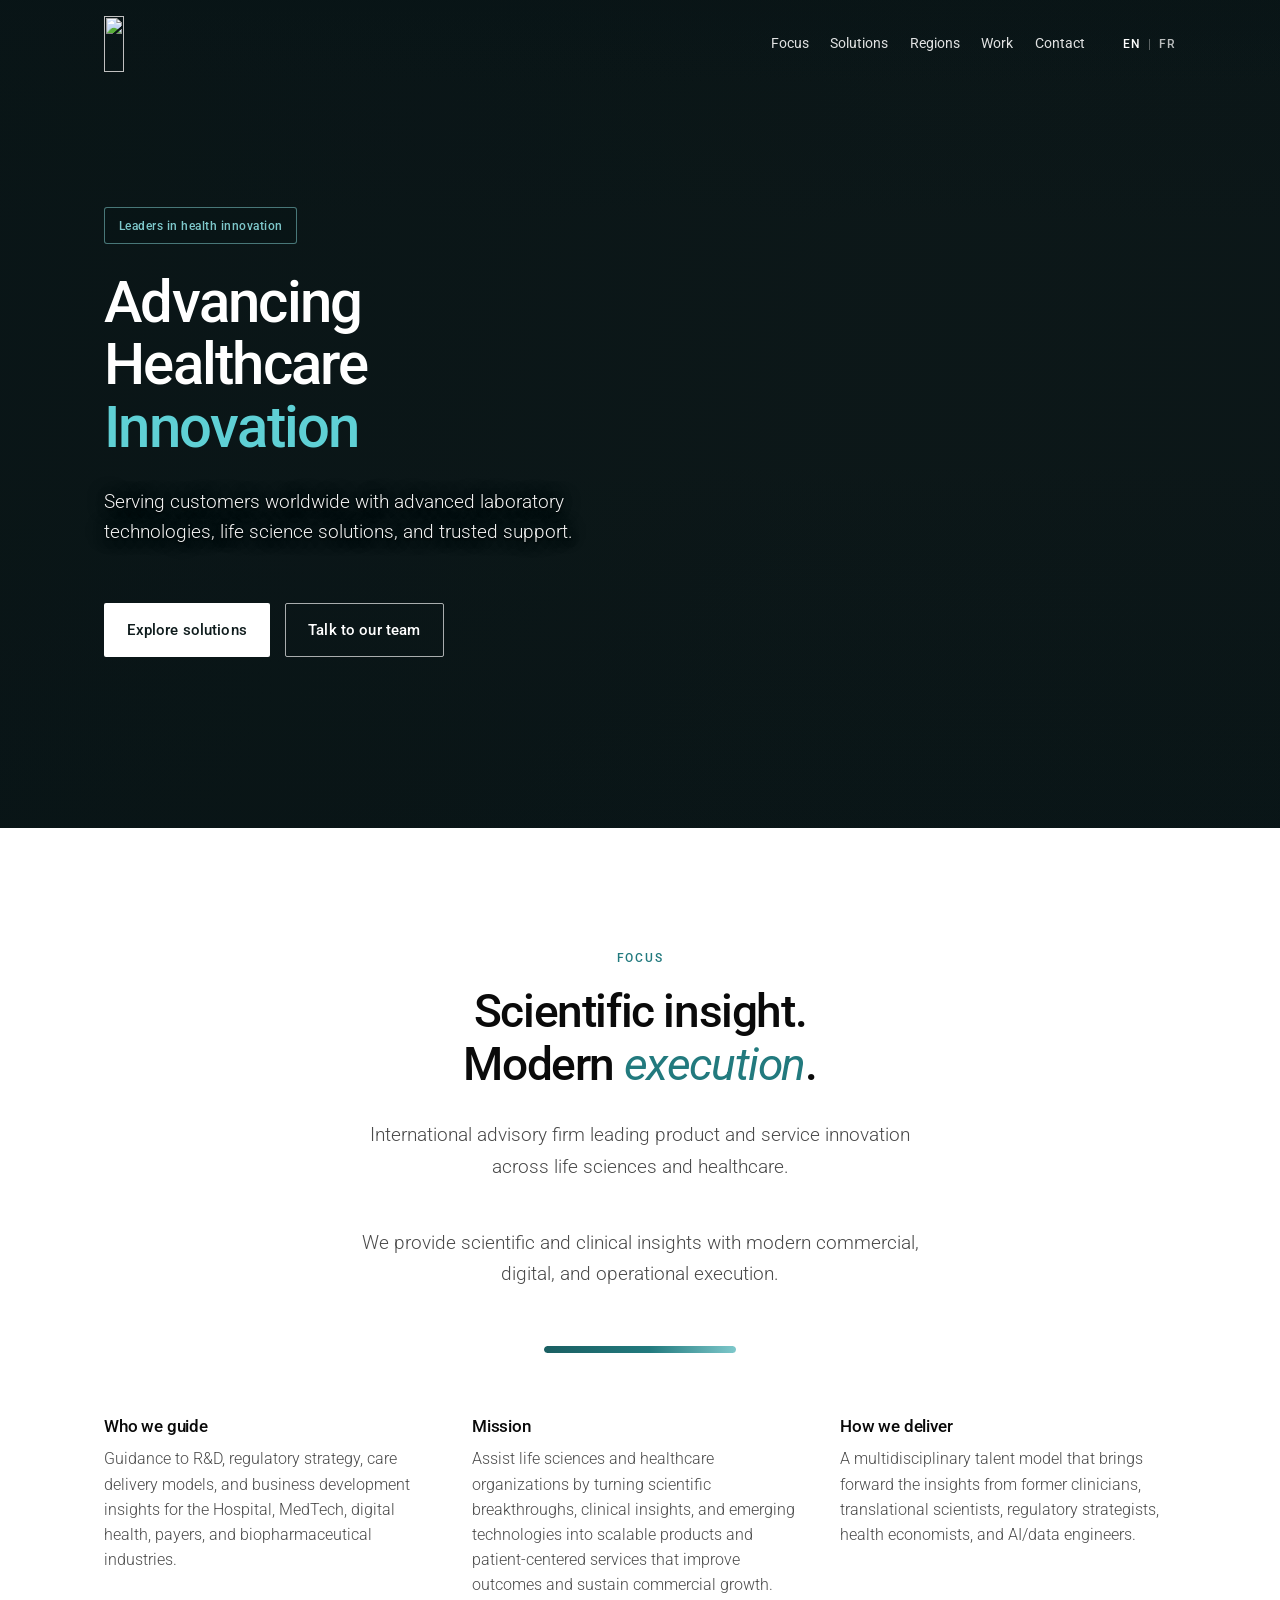
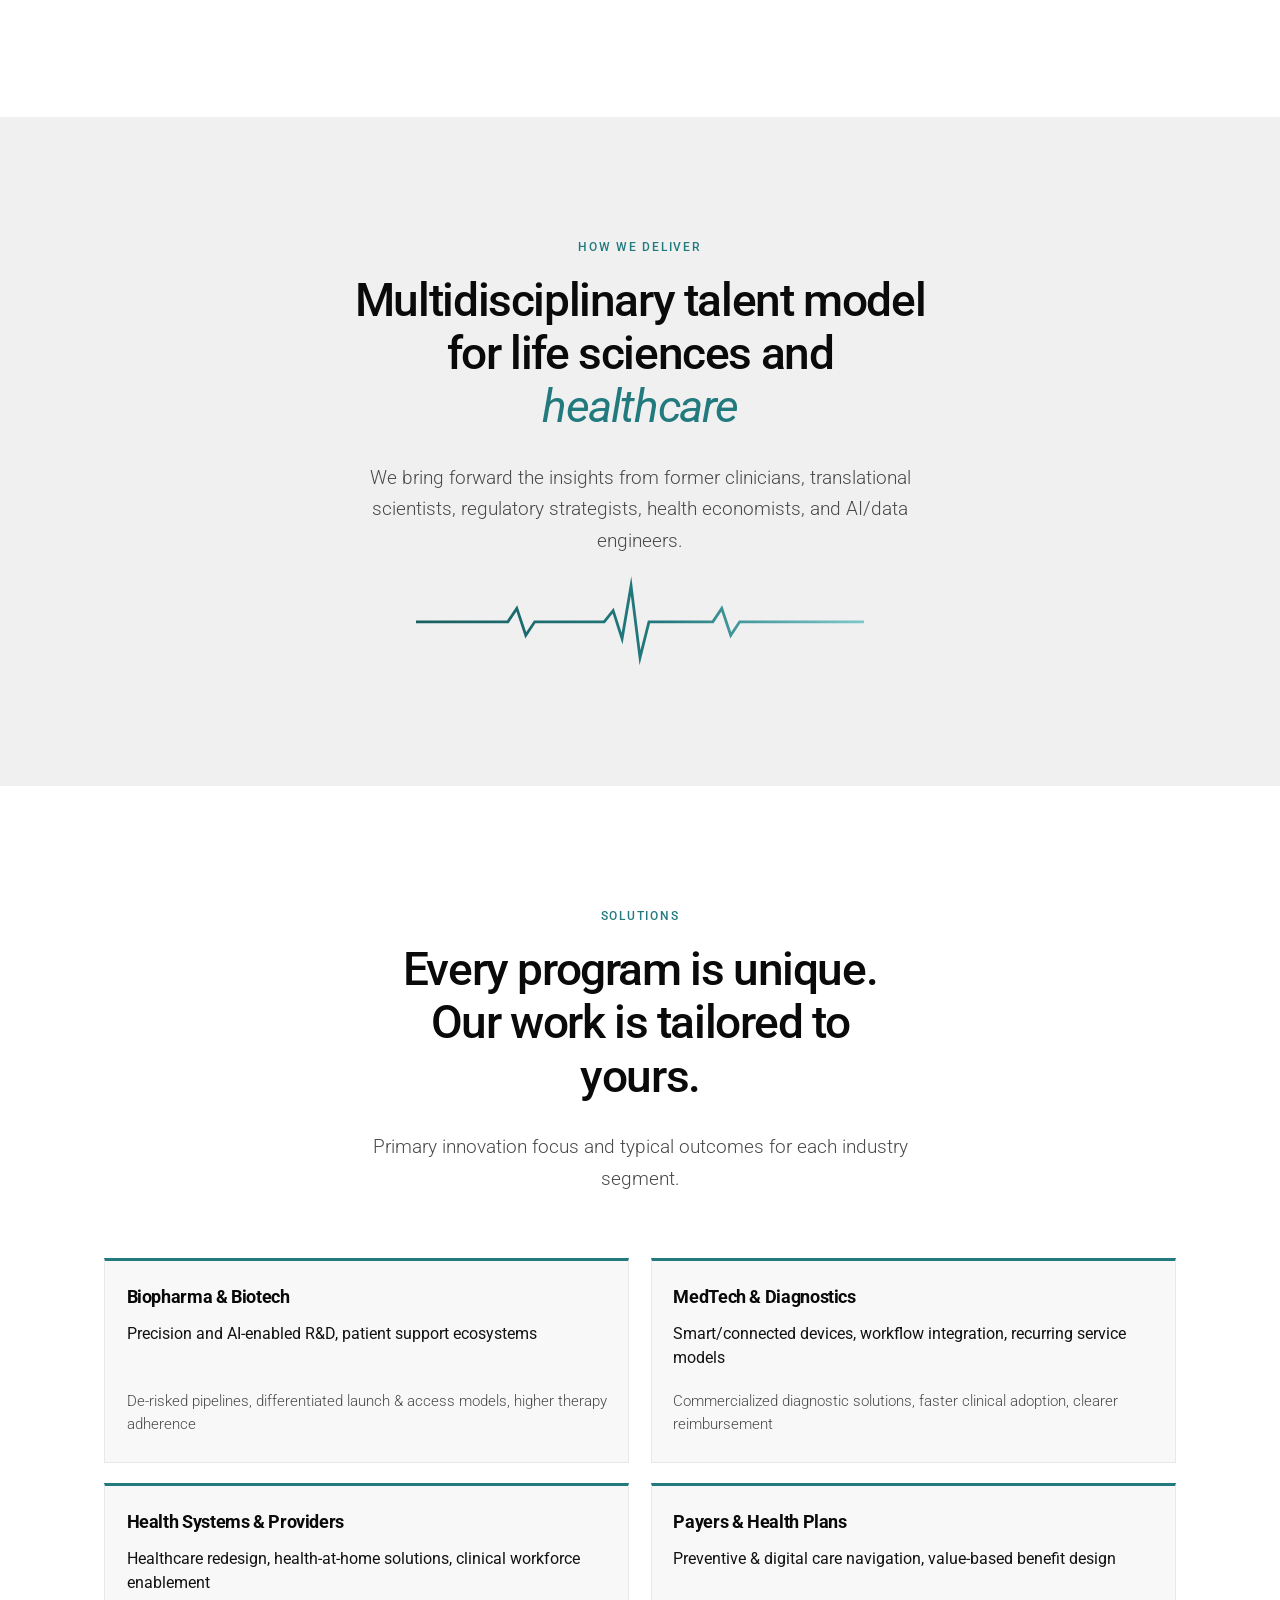
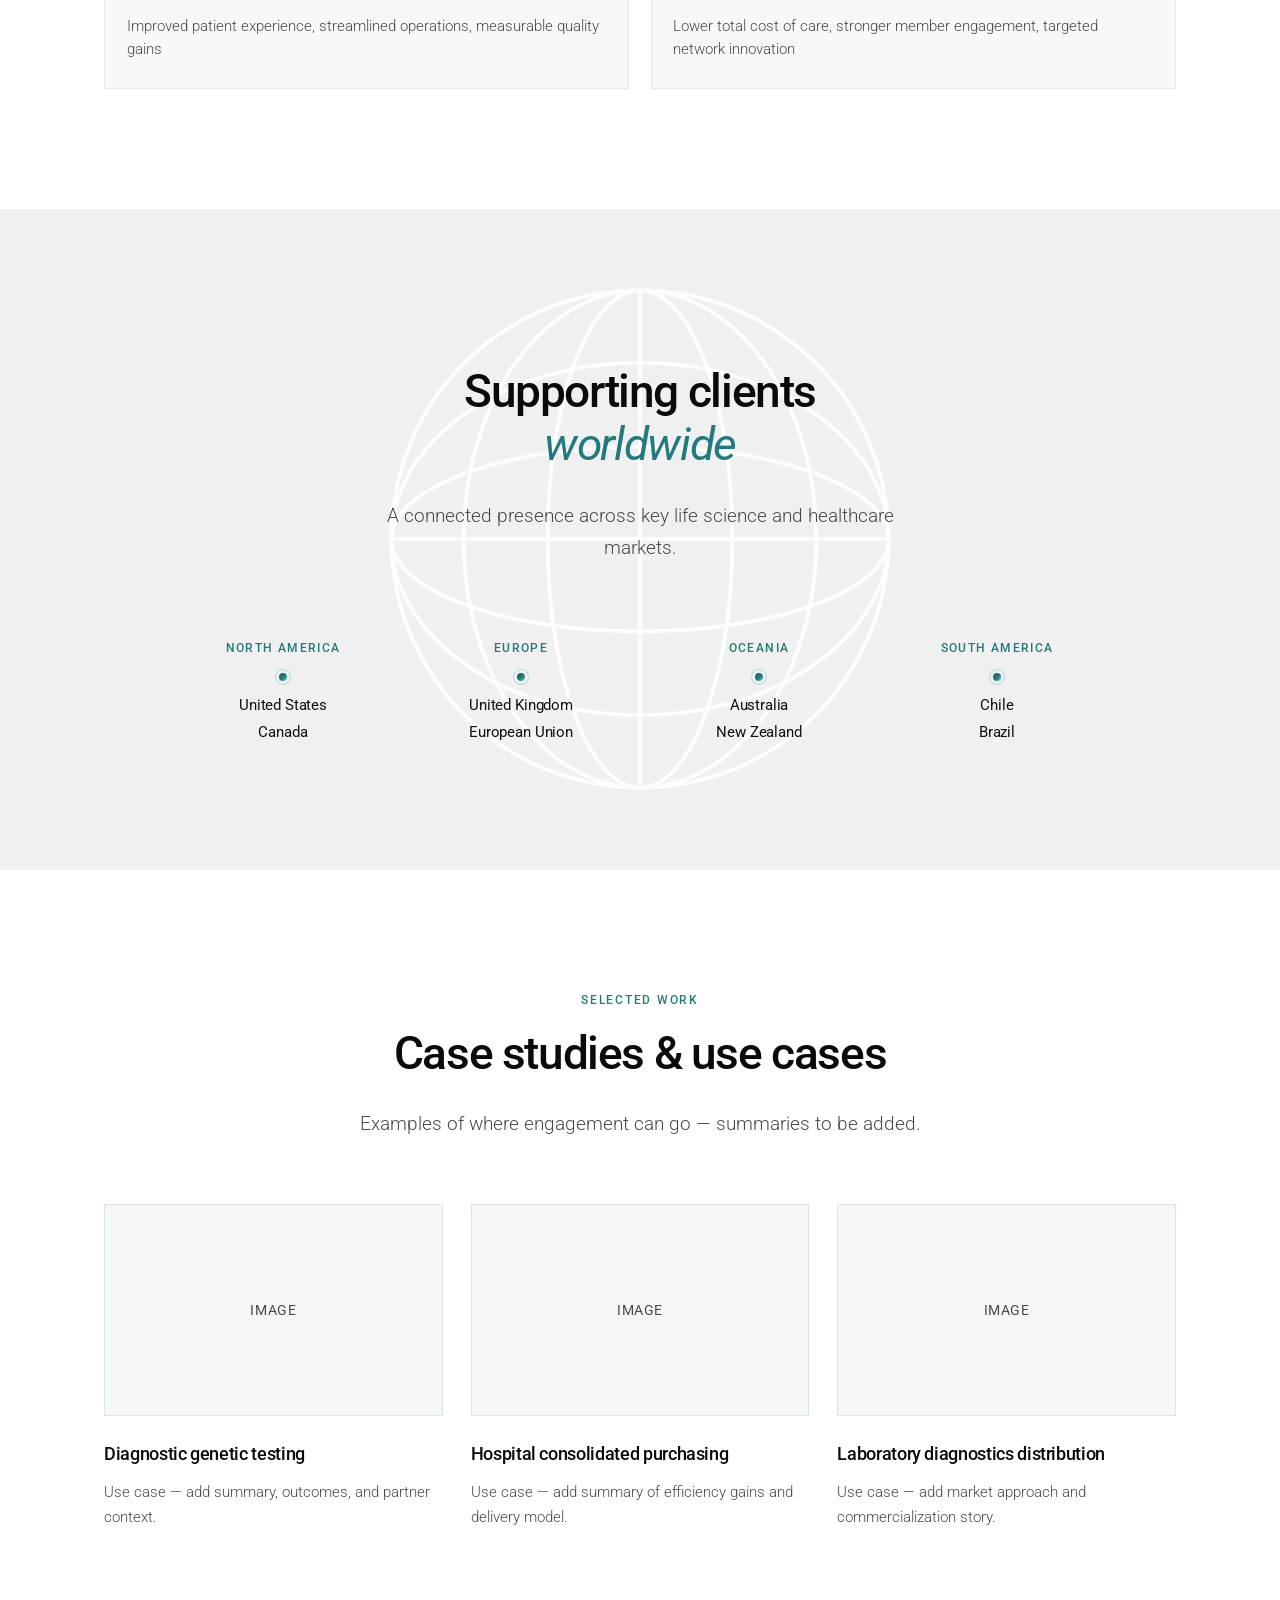
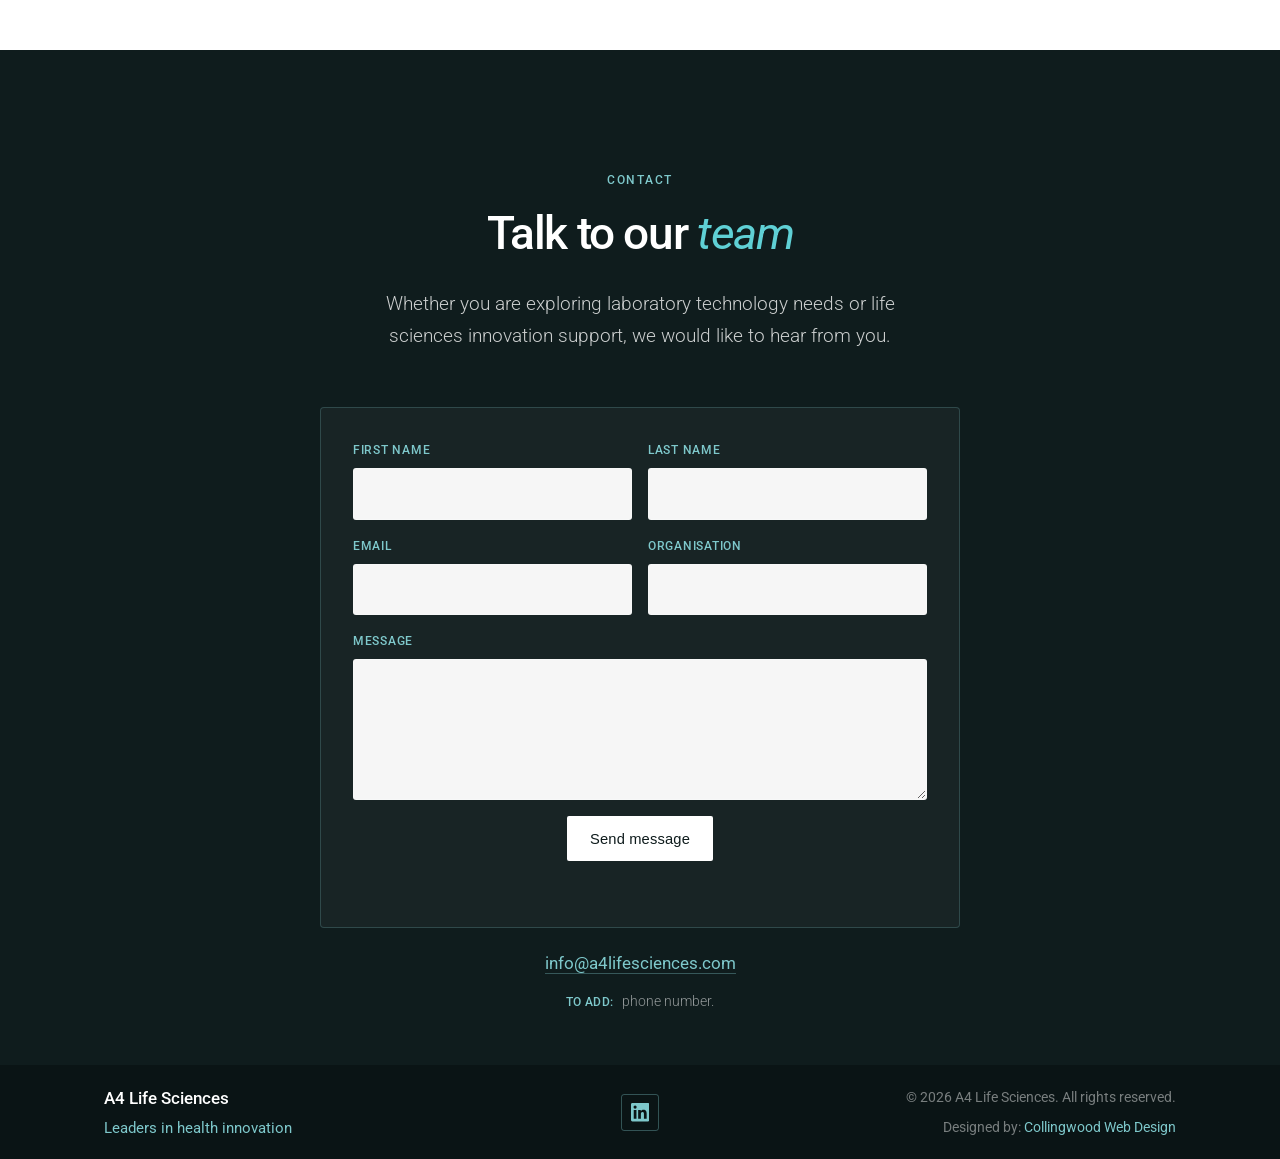
==== index.html @ 6165af06 "Sync A4 Life Sciences naming, new logo, and latest EN/FR updates to client preview. Co-authored-by: " ====
<!DOCTYPE html>
<html lang="en">
<head>
  <meta charset="utf-8">
  <meta name="viewport" content="width=device-width, initial-scale=1">
  <title>A4 Life Sciences | Healthcare innovation</title>
  <meta name="description" content="Serving customers worldwide with advanced laboratory technologies, life science solutions, and trusted support.">
  <link rel="alternate" hreflang="en" href="./">
  <link rel="alternate" hreflang="fr-CA" href="fr/">
  <link rel="preconnect" href="https://fonts.googleapis.com">
  <link rel="preconnect" href="https://fonts.gstatic.com" crossorigin>
  <link href="https://fonts.googleapis.com/css2?family=Roboto:wght@300;400;500;700&display=swap" rel="stylesheet">
  <link rel="stylesheet" href="css/tokens.css">
  <link rel="stylesheet" href="css/styles.css">
  <script>
    try { if (sessionStorage.getItem("a4-boot")) document.documentElement.classList.add("no-boot"); } catch (e) {}
  </script>
</head>
<body>
  <div class="boot" id="boot" aria-hidden="true">
    <div class="boot__inner">
      <div class="boot__logo">
        <img
          src="https://media.cwd-cdn.com/a4-life-science/logo/A4-Life-sciences-logo-white.svg"
          alt=""
          width="220"
          height="161"
        >
      </div>
      <div class="boot__bar"><span></span></div>
      <p class="boot__tagline">Leaders in health innovation</p>
    </div>
  </div>

  <a class="skip-link" href="#main">Skip to content</a>

  <header class="site-header site-header--overlay">
    <div class="site-header__inner">
      <a class="brand" href="#top" aria-label="A4 Life Sciences home">
        <img
          class="brand__logo brand__logo--light"
          src="https://media.cwd-cdn.com/a4-life-science/logo/A4-Life-sciences-logo-white.svg"
          alt=""
          width="140"
          height="102"
        >
        <img
          class="brand__logo brand__logo--dark"
          src="https://media.cwd-cdn.com/a4-life-science/logo/A4-Life-sciences-logo-dark.svg"
          alt=""
          width="140"
          height="102"
        >
      </a>
      <nav class="nav" aria-label="Primary">
        <a href="#focus">Focus</a>
        <a href="#solutions">Solutions</a>
        <a href="#regions">Regions</a>
        <a href="#work">Work</a>
        <a href="#contact">Contact</a>
      </nav>
      <nav class="lang-switch" aria-label="Language">
        <a href="./" hreflang="en" lang="en" aria-current="page">EN</a>
        <span aria-hidden="true">|</span>
        <a href="fr/" hreflang="fr-CA" lang="fr-CA">FR</a>
      </nav>
    </div>
  </header>

  <main id="main">
    <section id="top" class="hero" aria-labelledby="hero-heading">
      <div class="hero__bg" aria-hidden="true"></div>
      <div class="hero__scrim" aria-hidden="true"></div>
      <div class="hero__inner">
        <p class="hero__badge reveal">Leaders in health innovation</p>
        <h1 id="hero-heading" class="hero__title reveal delay-1">
          Advancing Healthcare <span class="hero__accent">Innovation</span>
        </h1>
        <p class="hero__lede reveal delay-2">
          Serving customers worldwide with advanced laboratory technologies, life science solutions, and trusted support.
        </p>
        <div class="hero__actions reveal delay-3">
          <a class="btn btn--light" href="#solutions">Explore solutions</a>
          <a class="btn btn--ghost" href="#contact">Talk to our team</a>
        </div>
      </div>
    </section>

    <section id="focus" class="section section--focus" aria-labelledby="focus-heading">
      <div class="section__inner section__inner--center">
        <p class="eyebrow reveal">Focus</p>
        <h2 id="focus-heading" class="section__title section__title--wide reveal">
          Scientific insight.<br>Modern <span class="text-accent">execution</span>.
        </h2>
        <p class="section__intro section__intro--center reveal">
          International advisory firm leading product and service innovation across life sciences and healthcare.
        </p>
        <p class="section__intro section__intro--center reveal delay-1">
          We provide scientific and clinical insights with modern commercial, digital, and operational execution.
        </p>
        <div class="rule rule--center reveal" aria-hidden="true"><i></i></div>
      </div>

      <div class="section__inner">
        <div class="proof-grid proof-grid--three">
          <article class="proof reveal">
            <h3>Who we guide</h3>
            <p>Guidance to R&amp;D, regulatory strategy, care delivery models, and business development insights for the Hospital, MedTech, digital health, payers, and biopharmaceutical industries.</p>
          </article>
          <article class="proof reveal delay-1">
            <h3>Mission</h3>
            <p>Assist life sciences and healthcare organizations by turning scientific breakthroughs, clinical insights, and emerging technologies into scalable products and patient-centered services that improve outcomes and sustain commercial growth.</p>
          </article>
          <article class="proof reveal delay-2">
            <h3>How we deliver</h3>
            <p>A multidisciplinary talent model that brings forward the insights from former clinicians, translational scientists, regulatory strategists, health economists, and AI/data engineers.</p>
          </article>
        </div>
      </div>
    </section>

    <section id="approach" class="section section--approach" aria-labelledby="approach-heading">
      <div class="section__inner section__inner--center">
        <p class="eyebrow reveal">How we deliver</p>
        <h2 id="approach-heading" class="section__title section__title--wide reveal">
          Multidisciplinary talent model for life sciences and <span class="text-accent">healthcare</span>
        </h2>
        <p class="section__intro section__intro--center reveal">
          We bring forward the insights from former clinicians, translational scientists, regulatory strategists, health economists, and AI/data engineers.
        </p>
        <div class="heartbeat reveal delay-1" aria-hidden="true">
          <svg class="heartbeat__svg" viewBox="0 0 400 80" role="presentation">
            <defs>
              <linearGradient id="heartbeat-gradient" x1="0%" y1="0%" x2="100%" y2="0%">
                <stop offset="0%" stop-color="#1a5f62"/>
                <stop offset="55%" stop-color="#227a7e"/>
                <stop offset="100%" stop-color="#7ec8cb"/>
              </linearGradient>
            </defs>
            <!-- Symmetrical ECG: flat → small wave → center spike → mirrored wave → flat -->
            <path
              class="heartbeat__path"
              pathLength="100"
              d="M0 40
                 H70
                 L82 40 L90 28 L98 52 L106 40
                 H155
                 L168 40 L176 30 L184 55 L192 8 L200 72 L208 40
                 H257
                 L265 40 L273 28 L281 52 L289 40
                 H400"
            />
          </svg>
        </div>
      </div>
    </section>

    <section id="solutions" class="section section--solutions" aria-labelledby="solutions-heading">
      <div class="section__inner">
        <div class="section__head section__head--center">
          <p class="eyebrow reveal">Solutions</p>
          <h2 id="solutions-heading" class="section__title section__title--wide reveal">
            Every program is unique.<br>Our work is tailored to yours.
          </h2>
          <p class="section__intro section__intro--center reveal">
            Primary innovation focus and typical outcomes for each industry segment.
          </p>
        </div>

        <div class="solution-list" role="list">
          <article class="solution reveal" role="listitem">
            <h3>Biopharma &amp; Biotech</h3>
            <p class="solution__focus">Precision and AI-enabled R&amp;D, patient support ecosystems</p>
            <p class="solution__outcome">De-risked pipelines, differentiated launch &amp; access models, higher therapy adherence</p>
          </article>
          <article class="solution reveal delay-1" role="listitem">
            <h3>MedTech &amp; Diagnostics</h3>
            <p class="solution__focus">Smart/connected devices, workflow integration, recurring service models</p>
            <p class="solution__outcome">Commercialized diagnostic solutions, faster clinical adoption, clearer reimbursement</p>
          </article>
          <article class="solution reveal delay-2" role="listitem">
            <h3>Health Systems &amp; Providers</h3>
            <p class="solution__focus">Healthcare redesign, health-at-home solutions, clinical workforce enablement</p>
            <p class="solution__outcome">Improved patient experience, streamlined operations, measurable quality gains</p>
          </article>
          <article class="solution reveal delay-3" role="listitem">
            <h3>Payers &amp; Health Plans</h3>
            <p class="solution__focus">Preventive &amp; digital care navigation, value-based benefit design</p>
            <p class="solution__outcome">Lower total cost of care, stronger member engagement, targeted network innovation</p>
          </article>
        </div>
      </div>
    </section>

    <section id="regions" class="section section--regions" aria-labelledby="regions-heading">
      <div class="regions__globe" aria-hidden="true">
        <svg viewBox="0 0 400 400" role="presentation">
          <circle cx="200" cy="200" r="148" fill="none" stroke="currentColor" stroke-width="2.5"/>
          <ellipse cx="200" cy="200" rx="55" ry="148" fill="none" stroke="currentColor" stroke-width="2"/>
          <ellipse cx="200" cy="200" rx="105" ry="148" fill="none" stroke="currentColor" stroke-width="2"/>
          <ellipse cx="200" cy="200" rx="148" ry="55" fill="none" stroke="currentColor" stroke-width="2"/>
          <ellipse cx="200" cy="200" rx="148" ry="105" fill="none" stroke="currentColor" stroke-width="2"/>
          <line x1="52" y1="200" x2="348" y2="200" stroke="currentColor" stroke-width="2"/>
          <line x1="200" y1="52" x2="200" y2="348" stroke="currentColor" stroke-width="2"/>
          <circle cx="200" cy="200" r="148" fill="currentColor" opacity="0.08"/>
        </svg>
      </div>
      <div class="section__inner section__inner--center">
        <p class="eyebrow reveal">Regions</p>
        <h2 id="regions-heading" class="section__title section__title--wide reveal">
          Supporting clients <span class="text-accent">worldwide</span>
        </h2>
        <p class="section__intro section__intro--center reveal">
          A connected presence across key life science and healthcare markets.
        </p>

        <div class="markets reveal" aria-label="Markets we serve">
          <div class="markets__groups">
            <div class="markets__group">
              <p class="markets__continent">North America</p>
              <span class="markets__dot" aria-hidden="true"></span>
              <ul class="markets__nodes">
                <li>United States</li>
                <li>Canada</li>
              </ul>
            </div>
            <div class="markets__group">
              <p class="markets__continent">Europe</p>
              <span class="markets__dot" aria-hidden="true"></span>
              <ul class="markets__nodes">
                <li>United Kingdom</li>
                <li>European Union</li>
              </ul>
            </div>
            <div class="markets__group">
              <p class="markets__continent">Oceania</p>
              <span class="markets__dot" aria-hidden="true"></span>
              <ul class="markets__nodes">
                <li>Australia</li>
                <li>New Zealand</li>
              </ul>
            </div>
            <div class="markets__group">
              <p class="markets__continent">South America</p>
              <span class="markets__dot" aria-hidden="true"></span>
              <ul class="markets__nodes">
                <li>Chile</li>
                <li>Brazil</li>
              </ul>
            </div>
          </div>
        </div>
      </div>
    </section>

    <section id="work" class="section section--work" aria-labelledby="work-heading">
      <div class="section__inner">
        <div class="section__head section__head--center">
          <p class="eyebrow reveal">Selected work</p>
          <h2 id="work-heading" class="section__title section__title--wide reveal">Case studies &amp; use cases</h2>
          <p class="section__intro section__intro--center reveal">
            Examples of where engagement can go — summaries to be added.
          </p>
        </div>

        <div class="work-list">
          <article class="work-item reveal">
            <div class="media-slot media-slot--work" aria-hidden="true"><span>Image</span></div>
            <h3>Diagnostic genetic testing</h3>
            <p class="work-item__note">Use case — add summary, outcomes, and partner context.</p>
          </article>
          <article class="work-item reveal delay-1">
            <div class="media-slot media-slot--work" aria-hidden="true"><span>Image</span></div>
            <h3>Hospital consolidated purchasing</h3>
            <p class="work-item__note">Use case — add summary of efficiency gains and delivery model.</p>
          </article>
          <article class="work-item reveal delay-2">
            <div class="media-slot media-slot--work" aria-hidden="true"><span>Image</span></div>
            <h3>Laboratory diagnostics distribution</h3>
            <p class="work-item__note">Use case — add market approach and commercialization story.</p>
          </article>
        </div>
      </div>
    </section>

    <section id="contact" class="section section--contact" aria-labelledby="contact-heading">
      <div class="section__inner section__inner--center">
        <p class="eyebrow reveal">Contact</p>
        <h2 id="contact-heading" class="section__title section__title--wide reveal">
          Talk to our <span class="text-accent">team</span>
        </h2>
        <p class="section__intro section__intro--center reveal">
          Whether you are exploring laboratory technology needs or life sciences innovation support, we would like to hear from you.
        </p>

        <form id="contact-form" class="contact-form reveal" novalidate>
          <div class="contact-form__row">
            <label class="contact-form__field">
              <span>First Name</span>
              <input name="First Name" type="text" autocomplete="given-name" required>
            </label>
            <label class="contact-form__field">
              <span>Last Name</span>
              <input name="Last Name" type="text" autocomplete="family-name" required>
            </label>
          </div>

          <div class="contact-form__row">
            <label class="contact-form__field">
              <span>Email</span>
              <input name="Email" type="email" autocomplete="email" required>
            </label>
            <label class="contact-form__field">
              <span>Organisation</span>
              <input name="Organisation" type="text" autocomplete="organization">
            </label>
          </div>

          <label class="contact-form__field">
            <span>Message</span>
            <textarea name="Message" rows="5" required></textarea>
          </label>

          <input
            type="text"
            name="website"
            data-cwd-honeypot
            tabindex="-1"
            autocomplete="off"
            style="position:absolute;left:-9999px;opacity:0;height:0;width:0"
            aria-hidden="true"
          >

          <div class="contact-form__actions">
            <button type="submit" class="btn btn--light">Send message</button>
          </div>
          <p data-cwd-contact-status class="contact-form__status" role="status" aria-live="polite"></p>
        </form>

        <p class="contact-detail reveal">
          <a href="mailto:info@a4lifesciences.com">info@a4lifesciences.com</a>
        </p>
        <p class="contact-blank reveal">
          <span class="blank-label">To add:</span> phone number.
        </p>
      </div>
    </section>
  </main>

  <footer class="site-footer">
    <div class="site-footer__inner">
      <div class="site-footer__brand-block">
        <p class="site-footer__brand">A4 Life Sciences</p>
        <p class="site-footer__meta">Leaders in health innovation</p>
      </div>

      <div class="site-footer__social">
        <a
          class="site-footer__linkedin"
          href="https://www.linkedin.com/in/marcelomorales1/"
          rel="noopener noreferrer"
          target="_blank"
          aria-label="A4 Life Sciences on LinkedIn"
        >
          <svg viewBox="0 0 24 24" aria-hidden="true" focusable="false">
            <path fill="currentColor" d="M20.45 20.45h-3.56v-5.57c0-1.33-.02-3.04-1.85-3.04-1.85 0-2.14 1.45-2.14 2.94v5.67H9.35V9h3.41v1.56h.05c.48-.9 1.64-1.85 3.37-1.85 3.6 0 4.27 2.37 4.27 5.46v6.28zM5.34 7.43a2.06 2.06 0 1 1 0-4.12 2.06 2.06 0 0 1 0 4.12zM7.12 20.45H3.56V9h3.56v11.45zM22.23 0H1.77C.79 0 0 .77 0 1.73v20.54C0 23.23.79 24 1.77 24h20.46c.98 0 1.77-.77 1.77-1.73V1.73C24 .77 23.21 0 22.23 0z"/>
          </svg>
        </a>
      </div>

      <div class="site-footer__legal">
        <p class="site-footer__copy">&copy; <span id="year"></span> A4 Life Sciences. All rights reserved.</p>
        <p class="site-footer__credit">
          Designed by:
          <a href="https://www.collingwoodwebdesign.com/" rel="noopener noreferrer" target="_blank">Collingwood Web Design</a>
        </p>
      </div>
    </div>
  </footer>

  <script src="js/main.js" defer></script>
  <script src="https://web-production-54a6d.up.railway.app/static/cwd-contact.js"></script>
  <script
    defer
    src="https://media.cwd-cdn.com/monitor/agent/v1/agent.min.js"
    data-cwd-site-id="e0b03a81-d41e-440a-81cb-9ba79bce6e0e"
    data-cwd-environment="production"
    data-cwd-collector="https://cwd-site-monitor-collector.cwdmedia.workers.dev/v1/events">
  </script>
</body>
</html>
---- css/tokens.css ----
/* A4 Life Sciences — brand tokens
   Sister reference for fonts only: https://amend.health/ */

:root {
  --color-highlight: #227a7e;
  --color-highlight-soft: #e6f2f2;
  --color-highlight-deep: #1a5f62;

  --color-white: #fafafa;
  --color-black: #0a0a0a;
  --color-light-accent: #ffffff;
  --color-mid-accent: #dcdcdc;
  --color-text: #121212;
  --color-text-muted: #4a4a4a;
  --color-border: #e6e6e6;
  --color-surface: #f7f8f7;
  --color-on-highlight: #ffffff;

  --font-sans: "Roboto", Helvetica, Arial, sans-serif;
  --font-body: var(--font-sans);
  --font-heading: var(--font-sans);

  --space-xs: 0.5rem;
  --space-sm: 1rem;
  --space-md: 1.75rem;
  --space-lg: 3.5rem;
  --space-xl: 6rem;
  --space-2xl: 9rem;

  --max-width: 72rem;
  --content-width: 40rem;
  --radius: 2px;

  --ease: cubic-bezier(0.22, 1, 0.36, 1);
}
---- css/styles.css ----
*,
*::before,
*::after {
  box-sizing: border-box;
}

html {
  scroll-behavior: smooth;
}

body {
  margin: 0;
  font-family: var(--font-body);
  font-weight: 400;
  font-size: 1.0625rem;
  line-height: 1.65;
  color: var(--color-text);
  background: #fff;
  -webkit-font-smoothing: antialiased;
}

img {
  max-width: 100%;
  display: block;
}

a {
  color: var(--color-highlight);
  text-decoration-thickness: 1px;
  text-underline-offset: 0.2em;
}

a:hover {
  color: var(--color-highlight-deep);
}

h1,
h2,
h3 {
  font-family: var(--font-heading);
  font-weight: 500;
  line-height: 1.15;
  letter-spacing: -0.02em;
  margin: 0 0 var(--space-sm);
  color: var(--color-black);
}

p {
  margin: 0 0 var(--space-md);
}

p:last-child {
  margin-bottom: 0;
}

/* Boot / logo intro (5GCx-style) */
.boot {
  position: fixed;
  inset: 0;
  z-index: 300;
  display: grid;
  place-items: center;
  background: #0a1415;
  animation: bootOut 1.85s cubic-bezier(0.33, 0.1, 0.2, 1) 3.6s forwards;
}

.no-boot .boot {
  display: none;
}

.boot__inner {
  width: min(280px, 72vw);
  text-align: center;
}

.boot__logo {
  margin: 0 auto 1.35rem;
}

.boot__logo img {
  display: block;
  width: min(220px, 58vw);
  height: auto;
  margin: 0 auto;
  opacity: 0;
  transform: scale(0.92);
  animation: bootLogoIn 1.2s var(--ease) 0.2s forwards;
}

.boot__bar {
  height: 2px;
  background: rgba(126, 200, 203, 0.22);
  overflow: hidden;
  border-radius: 1px;
}

.boot__bar span {
  display: block;
  height: 100%;
  width: 100%;
  background: linear-gradient(90deg, #1a5f62, #227a7e 55%, #7ec8cb);
  transform-origin: left;
  transform: scaleX(0);
  animation: bootBar 2.4s cubic-bezier(0.6, 0.1, 0.2, 1) 0.15s forwards;
}

.boot__tagline {
  margin: 1.1rem 0 0;
  color: #7ec8cb;
  font-size: 0.72rem;
  font-weight: 500;
  letter-spacing: 0.16em;
  text-transform: uppercase;
  opacity: 0;
  animation: bootLogoIn 0.9s var(--ease) 0.85s forwards;
}

@keyframes bootLogoIn {
  to {
    opacity: 1;
    transform: scale(1);
  }
}

@keyframes bootBar {
  to {
    transform: scaleX(1);
  }
}

@keyframes bootOut {
  0% {
    opacity: 1;
    transform: scale(1);
  }
  100% {
    opacity: 0;
    visibility: hidden;
    transform: scale(1.02);
  }
}

@media (prefers-reduced-motion: reduce) {
  .boot {
    display: none;
  }
}

.skip-link {
  position: absolute;
  left: -999px;
  top: 0;
  background: var(--color-highlight);
  color: var(--color-on-highlight);
  padding: 0.75rem 1rem;
  z-index: 1000;
}

.skip-link:focus {
  left: 1rem;
  top: 1rem;
}

/* Header — overlays hero at top; fixed white bar when scrolled */
.site-header {
  z-index: 50;
  transition:
    background 0.25s var(--ease),
    border-color 0.25s var(--ease),
    box-shadow 0.25s var(--ease);
}

.site-header--overlay {
  position: absolute;
  top: 0;
  left: 0;
  right: 0;
  background: linear-gradient(180deg, rgba(8, 20, 22, 0.55) 0%, rgba(8, 20, 22, 0.2) 55%, rgba(8, 20, 22, 0) 100%);
  border-bottom: none;
  box-shadow: none;
  backdrop-filter: none;
}

.site-header--overlay .brand,
.site-header--overlay .brand:hover {
  color: #fff;
}

.site-header--overlay .brand__a4 {
  color: #7ec8cb;
}

.site-header--overlay .brand:hover .brand__a4 {
  color: #a8e0e2;
}

.site-header--overlay .nav a {
  color: rgba(255, 255, 255, 0.88);
}

.site-header--overlay .nav a:hover {
  color: #fff;
}

.site-header.is-scrolled {
  position: fixed;
  top: 0;
  left: 0;
  right: 0;
  background: #ffffff;
  border-bottom: none;
  box-shadow: 0 8px 24px rgba(10, 20, 21, 0.06);
  backdrop-filter: blur(10px);
}

.site-header.is-scrolled .brand,
.site-header.is-scrolled .brand:hover {
  color: var(--color-black);
}

.site-header.is-scrolled .brand__a4,
.site-header.is-scrolled .brand:hover .brand__a4 {
  color: var(--color-highlight);
}

.site-header.is-scrolled .nav a {
  color: var(--color-text-muted);
}

.site-header.is-scrolled .nav a:hover {
  color: var(--color-highlight);
}

.site-header.is-scrolled .btn--light {
  background: var(--color-highlight);
  color: #fff;
}

.site-header.is-scrolled .btn--light:hover {
  background: var(--color-highlight-deep);
  color: #fff;
}

.site-header__inner {
  max-width: var(--max-width);
  margin: 0 auto;
  padding: 1rem clamp(1.25rem, 4vw, 2.5rem);
  display: flex;
  align-items: center;
  gap: 1.5rem;
}

.brand {
  display: inline-flex;
  align-items: center;
  gap: 0.65rem;
  text-decoration: none;
  color: var(--color-black);
  flex-shrink: 0;
  font-family: "Roboto", Helvetica, Arial, sans-serif;
}

.brand:hover {
  color: var(--color-black);
}

.brand__logo {
  display: block;
  height: 3.5rem;
  width: auto;
}

.brand__logo--dark {
  display: none;
}

.site-header.is-scrolled .brand__logo--light {
  display: none;
}

.site-header.is-scrolled .brand__logo--dark {
  display: block;
}

.brand__mark {
  width: 0.65rem;
  height: 0.65rem;
  background: var(--color-highlight);
  border-radius: 1px;
  flex-shrink: 0;
}

.brand__name {
  font-family: "Roboto", Helvetica, Arial, sans-serif;
  font-weight: 400;
  font-size: 0.95rem;
  letter-spacing: 0.06em;
  text-transform: uppercase;
}

.brand__a4 {
  color: var(--color-highlight);
  font-weight: 500;
}

.nav {
  display: none;
  gap: 1.35rem;
  margin-left: auto;
}

.lang-switch {
  display: inline-flex;
  align-items: center;
  gap: 0.45rem;
  margin-left: auto;
  flex-shrink: 0;
  font-size: 0.78rem;
  font-weight: 500;
  letter-spacing: 0.08em;
}

@media (min-width: 900px) {
  .lang-switch {
    margin-left: 0.85rem;
  }
}

.lang-switch a {
  color: inherit;
  text-decoration: none;
  opacity: 0.72;
  transition: opacity 0.2s var(--ease), color 0.2s var(--ease);
}

.lang-switch a:hover,
.lang-switch a[aria-current="page"] {
  opacity: 1;
}

.lang-switch span {
  opacity: 0.35;
}

.site-header--overlay .lang-switch {
  color: #fff;
}

.site-header.is-scrolled .lang-switch {
  color: var(--color-text-muted);
}

.site-header.is-scrolled .lang-switch a[aria-current="page"],
.site-header.is-scrolled .lang-switch a:hover {
  color: var(--color-highlight);
}

.nav a {
  color: var(--color-text-muted);
  text-decoration: none;
  font-size: 0.9rem;
  font-weight: 400;
}

.nav a:hover {
  color: var(--color-highlight);
}

.site-header .btn--small {
  margin-left: auto;
}

@media (min-width: 900px) {
  .nav {
    display: flex;
  }

  .site-header .btn--small {
    margin-left: 0;
  }
}

/* Buttons */
.btn {
  display: inline-flex;
  align-items: center;
  justify-content: center;
  padding: 0.85rem 1.4rem;
  background: var(--color-highlight);
  color: var(--color-on-highlight);
  text-decoration: none;
  font-size: 0.92rem;
  font-weight: 500;
  letter-spacing: 0.01em;
  border: 1px solid transparent;
  border-radius: var(--radius);
  transition: background 0.25s var(--ease), transform 0.25s var(--ease);
}

.btn:hover {
  background: var(--color-highlight-deep);
  color: var(--color-on-highlight);
  transform: translateY(-1px);
}

.btn--small {
  padding: 0.55rem 0.95rem;
  font-size: 0.82rem;
}

.btn--light {
  background: #fff;
  color: #0f1c1d;
}

.btn--light:hover {
  background: #f2f7f7;
  color: #0f1c1d;
}

.btn--ghost {
  background: transparent;
  color: #fff;
  border-color: rgba(255, 255, 255, 0.65);
}

.btn--ghost:hover {
  background: rgba(255, 255, 255, 0.1);
  color: #fff;
}

.btn--outline {
  background: transparent;
  color: var(--color-text);
  border-color: rgba(18, 18, 18, 0.22);
}

.btn--outline:hover {
  background: rgba(34, 122, 126, 0.06);
  color: var(--color-highlight-deep);
  border-color: var(--color-highlight);
}

.text-link {
  display: inline-flex;
  align-items: center;
  font-weight: 500;
  color: var(--color-text);
  text-decoration: none;
  border-bottom: 1px solid var(--color-highlight);
  padding-bottom: 0.15rem;
}

.text-link:hover {
  color: var(--color-highlight);
}

/* Sections — Indoc-inspired calm hierarchy */
.section {
  padding: clamp(4.5rem, 10vw, 7.5rem) 0;
}

.section__inner {
  max-width: var(--max-width);
  margin: 0 auto;
  padding: 0 clamp(1.25rem, 4vw, 2.5rem);
}

.section__inner--narrow {
  max-width: 40rem;
}

.section__inner--center {
  text-align: center;
}

.section__inner--split {
  display: grid;
  gap: var(--space-lg);
  align-items: center;
}

@media (min-width: 900px) {
  .section__inner--split {
    grid-template-columns: 1.1fr 0.9fr;
    gap: var(--space-xl);
  }
}

.section__head {
  max-width: 40rem;
  margin-bottom: clamp(2.5rem, 5vw, 4rem);
}

.section__head--center {
  margin-left: auto;
  margin-right: auto;
  text-align: center;
}

.section__head--center .section__title--wide {
  max-width: 20ch;
}

.eyebrow {
  margin: 0 0 var(--space-sm);
  font-size: 0.78rem;
  font-weight: 500;
  letter-spacing: 0.14em;
  text-transform: uppercase;
  color: var(--color-highlight);
}

.section__title {
  font-size: clamp(1.85rem, 3.8vw, 2.9rem);
  max-width: 16ch;
  margin-bottom: var(--space-md);
  letter-spacing: -0.03em;
}

.section__title--wide {
  max-width: 18ch;
  margin-left: auto;
  margin-right: auto;
}

.section__intro {
  max-width: 36rem;
  color: var(--color-text-muted);
  font-weight: 300;
  font-size: clamp(1.05rem, 1.5vw, 1.2rem);
  margin-bottom: var(--space-lg);
  line-height: 1.65;
}

.section__intro--center {
  margin-left: auto;
  margin-right: auto;
}

.text-accent {
  color: var(--color-highlight);
  font-style: italic;
  font-weight: 400;
}

/* Hero — mockup-style layout, no info card */
.hero {
  position: relative;
  min-height: min(92vh, 54rem);
  display: grid;
  align-items: center;
  padding: clamp(7.5rem, 14vh, 9.5rem) 0 clamp(4rem, 10vh, 6.5rem);
  overflow: hidden;
  isolation: isolate;
}

.hero__bg {
  position: absolute;
  inset: 0;
  z-index: 0;
  background-color: #0d1819;
  background-image: url("https://media.cwd-cdn.com/a4-life-science/images/hero-5.jpg");
  background-position: center center;
  background-size: cover;
  background-repeat: no-repeat;
}

.hero__scrim {
  position: absolute;
  inset: 0;
  z-index: 1;
  pointer-events: none;
  background:
    linear-gradient(
      105deg,
      rgba(8, 20, 22, 0.72) 0%,
      rgba(8, 20, 22, 0.45) 38%,
      rgba(8, 20, 22, 0.18) 62%,
      rgba(8, 20, 22, 0.28) 100%
    ),
    linear-gradient(
      180deg,
      rgba(8, 20, 22, 0.35) 0%,
      transparent 28%,
      transparent 55%,
      rgba(8, 20, 22, 0.55) 100%
    );
}

.hero__inner {
  position: relative;
  z-index: 2;
  max-width: var(--max-width);
  width: 100%;
  margin: 0 auto;
  padding: 0 clamp(1.25rem, 4vw, 2.5rem);
}

.hero__badge {
  display: inline-flex;
  align-items: center;
  margin: 0 0 var(--space-md);
  padding: 0.45rem 0.85rem;
  border: 1px solid rgba(126, 200, 203, 0.55);
  border-radius: 3px;
  color: #7ec8cb;
  font-size: 0.78rem;
  font-weight: 500;
  letter-spacing: 0.04em;
  background: rgba(8, 20, 22, 0.35);
}

.hero__title {
  font-size: clamp(2.1rem, 5.2vw, 3.6rem);
  font-weight: 500;
  letter-spacing: -0.03em;
  line-height: 1.08;
  max-width: 14ch;
  margin: 0 0 var(--space-md);
  color: #fff;
}

.hero__accent {
  color: #5fd0d5;
}

.hero__lede {
  max-width: 34rem;
  margin: 0 0 var(--space-lg);
  font-weight: 300;
  font-size: clamp(1.02rem, 1.5vw, 1.18rem);
  line-height: 1.6;
  color: rgba(255, 255, 255, 0.95);
  text-shadow:
    0 1px 2px rgba(0, 0, 0, 0.75),
    0 2px 8px rgba(0, 0, 0, 0.65),
    0 0 18px rgba(0, 0, 0, 0.55);
}

@media (max-width: 900px) {
  .hero__lede {
    text-shadow:
      0 1px 3px rgba(0, 0, 0, 0.9),
      0 2px 10px rgba(0, 0, 0, 0.8),
      0 0 24px rgba(0, 0, 0, 0.7),
      0 0 40px rgba(0, 0, 0, 0.45);
  }
}

.hero__actions {
  display: flex;
  flex-wrap: wrap;
  align-items: center;
  gap: 0.9rem;
  margin-bottom: 0;
}

/* Media placeholders */
.media-slot {
  display: grid;
  place-items: center;
  background:
    linear-gradient(135deg, rgba(34, 122, 126, 0.06), rgba(34, 122, 126, 0.02)),
    var(--color-surface);
  border: 1px dashed rgba(34, 122, 126, 0.28);
  color: var(--color-text-muted);
  font-size: 0.85rem;
  letter-spacing: 0.04em;
  text-transform: uppercase;
}

.media-slot--square {
  aspect-ratio: 1 / 1;
}

.media-slot--work {
  aspect-ratio: 16 / 10;
  margin-bottom: var(--space-md);
}

/* Animated divider — same language as Programme readiness bars */
.rule {
  height: 0.42rem;
  margin: 0 0 var(--space-lg);
  background: rgba(34, 122, 126, 0.12);
  border-radius: 99px;
  overflow: hidden;
}

.rule--center {
  max-width: 12rem;
  margin-left: auto;
  margin-right: auto;
  margin-bottom: clamp(2.5rem, 5vw, 4rem);
}

.rule i {
  display: block;
  height: 100%;
  width: 0;
  border-radius: inherit;
  background: linear-gradient(90deg, #1a5f62, #227a7e 55%, #7ec8cb);
  transition: width 4.5s var(--ease);
}

.rule.is-visible i {
  width: 100%;
}

@media (prefers-reduced-motion: reduce) {
  .rule i {
    transition: none;
    width: 100%;
  }
}

/* Focus + proof strip */
.section--focus {
  background: #fff;
}

.proof-grid {
  display: grid;
  gap: clamp(1.75rem, 3vw, 2.75rem);
  grid-template-columns: 1fr;
}

@media (min-width: 700px) {
  .proof-grid {
    grid-template-columns: repeat(2, minmax(0, 1fr));
  }

  .proof-grid--three > :nth-child(3) {
    grid-column: 1 / -1;
    justify-self: center;
    width: 100%;
    max-width: calc((100% - clamp(1.75rem, 3vw, 2.75rem)) / 2);
  }
}

@media (min-width: 1000px) {
  .proof-grid {
    grid-template-columns: repeat(4, minmax(0, 1fr));
    gap: 2rem;
  }

  .proof-grid--three {
    grid-template-columns: repeat(3, minmax(0, 1fr));
  }

  .proof-grid--three > :nth-child(3) {
    grid-column: auto;
    justify-self: stretch;
    max-width: none;
  }
}

.section--focus .section__intro + .section__intro {
  margin-top: -0.75rem;
}

.proof h3 {
  font-size: 1.05rem;
  font-weight: 500;
  margin: 0 0 0.65rem;
  letter-spacing: -0.01em;
}

.proof p {
  margin: 0;
  color: var(--color-text-muted);
  font-weight: 300;
  font-size: 0.98rem;
  line-height: 1.6;
}

/* Approach */
.section--approach {
  background: #f0f0f0;
}

.section--approach .section__title--wide {
  max-width: 22ch;
}

.section--approach .section__intro {
  margin-bottom: 1.25rem;
}

.heartbeat {
  display: flex;
  justify-content: center;
  margin: 0.35rem auto 0;
  max-width: 28rem;
  width: 100%;
}

.heartbeat__svg {
  width: 100%;
  height: auto;
  display: block;
  overflow: visible;
}

.heartbeat__path {
  fill: none;
  stroke: url(#heartbeat-gradient);
  stroke-width: 2.5;
  stroke-linecap: butt;
  stroke-linejoin: miter;
  stroke-miterlimit: 8;
  stroke-dasharray: 100;
  stroke-dashoffset: 100;
}

.heartbeat.is-visible .heartbeat__path {
  animation: heartbeat-draw 2.4s linear forwards;
}

@keyframes heartbeat-draw {
  0% {
    stroke-dashoffset: 100;
  }
  100% {
    stroke-dashoffset: 0;
  }
}

@media (prefers-reduced-motion: reduce) {
  .heartbeat__path {
    stroke-dashoffset: 0;
    opacity: 1;
    animation: none;
  }
}

/* Solutions — 4 vertical cards, bold / mid / light */
.section--solutions {
  background: #fff;
}

.solution-list {
  display: grid;
  gap: 1rem;
  grid-template-columns: 1fr;
}

@media (min-width: 700px) {
  .solution-list {
    grid-template-columns: repeat(2, minmax(0, 1fr));
    gap: 1.25rem 1.35rem;
    align-items: stretch;
  }
}

.solution {
  display: flex;
  flex-direction: column;
  gap: 0.85rem;
  padding: 1.5rem 1.35rem 1.6rem;
  background: #f7f8f7;
  border: 1px solid rgba(18, 18, 18, 0.06);
  border-top: 3px solid var(--color-highlight);
  min-height: 100%;
}

.solution h3 {
  font-size: 1.15rem;
  font-weight: 700;
  margin: 0;
  letter-spacing: -0.02em;
  line-height: 1.25;
  color: var(--color-black);
}

.solution__focus {
  margin: 0;
  color: var(--color-text);
  font-weight: 400;
  font-size: 0.98rem;
  line-height: 1.55;
}

.solution__outcome {
  margin: 0;
  margin-top: auto;
  padding-top: 0.35rem;
  color: var(--color-text-muted);
  font-weight: 300;
  font-size: 0.95rem;
  line-height: 1.55;
}

/* Regions — constellation by continent */
.section--regions {
  position: relative;
  background: #f0f0f0;
  overflow: hidden;
  isolation: isolate;
}

.regions__globe {
  position: absolute;
  left: 50%;
  top: 50%;
  width: min(42rem, 108vw);
  aspect-ratio: 1;
  transform: translate(-50%, -50%);
  color: #ffffff;
  opacity: 0.92;
  pointer-events: none;
  z-index: 0;
}

.regions__globe svg {
  width: 100%;
  height: 100%;
  display: block;
}

.regions__globe svg * {
  stroke-width: 2.25;
}

.section--regions .section__inner {
  position: relative;
  z-index: 1;
}

.markets {
  position: relative;
  margin: clamp(1.25rem, 3vw, 2rem) auto 0;
  max-width: 58rem;
  padding: 1.25rem 0 0.5rem;
}

.markets__groups {
  position: relative;
  z-index: 1;
  display: grid;
  gap: 1.75rem;
  justify-items: center;
  text-align: center;
}

.markets__group {
  display: flex;
  flex-direction: column;
  align-items: center;
  gap: 0.55rem;
  text-align: center;
}

.markets__continent {
  margin: 0;
  font-size: 0.72rem;
  font-weight: 500;
  letter-spacing: 0.12em;
  text-transform: uppercase;
  color: var(--color-highlight);
}

.markets__dot {
  display: block;
  width: 0.55rem;
  height: 0.55rem;
  margin: 0.15rem auto 0.2rem;
  border-radius: 50%;
  background: linear-gradient(135deg, #1a5f62, #227a7e 55%, #7ec8cb);
  box-shadow: 0 0 0 0 rgba(34, 122, 126, 0.35);
  position: relative;
}

.markets__dot::after {
  content: "";
  position: absolute;
  inset: -4px;
  border-radius: 50%;
  border: 1px solid rgba(126, 200, 203, 0.55);
}

.markets.is-visible .markets__dot {
  animation: markets-pulse 3.6s var(--ease) infinite;
}

.markets__group:nth-child(1) .markets__dot { animation-delay: 0s; }
.markets__group:nth-child(2) .markets__dot { animation-delay: 0.35s; }
.markets__group:nth-child(3) .markets__dot { animation-delay: 0.7s; }
.markets__group:nth-child(4) .markets__dot { animation-delay: 1.05s; }

@keyframes markets-pulse {
  0%,
  100% {
    box-shadow: 0 0 0 0 rgba(34, 122, 126, 0.35);
  }
  50% {
    box-shadow: 0 0 0 8px rgba(34, 122, 126, 0);
  }
}

.markets__nodes {
  list-style: none;
  margin: 0;
  padding: 0;
  display: grid;
  gap: 0.4rem;
}

.markets__nodes li {
  font-size: 0.98rem;
  font-weight: 400;
  letter-spacing: -0.01em;
  color: var(--color-text);
  line-height: 1.3;
}

@media (min-width: 820px) {
  .markets {
    padding: 1.25rem 0 0.5rem;
  }

  .markets__groups {
    display: grid;
    grid-template-columns: repeat(4, minmax(0, 1fr));
    gap: 1.5rem;
    align-items: start;
  }

  .markets__group {
    align-items: center;
    text-align: center;
    gap: 0.65rem;
  }

  .markets__continent {
    margin-bottom: 0.15rem;
  }

  .markets__dot {
    margin: 0.1rem auto 0.25rem;
  }

  .markets__nodes {
    gap: 0.45rem;
  }

  .markets__nodes li {
    font-size: 0.95rem;
  }
}

@media (prefers-reduced-motion: reduce) {
  .markets.is-visible .markets__dot {
    animation: none;
  }
}

/* Work placeholders */
.section--work {
  background: #fff;
}

.work-list {
  display: grid;
  gap: var(--space-lg);
}

@media (min-width: 800px) {
  .work-list {
    grid-template-columns: repeat(3, minmax(0, 1fr));
    gap: 1.75rem;
  }
}

.work-item h3 {
  font-size: 1.1rem;
  font-weight: 500;
}

.work-item__note {
  color: var(--color-text-muted);
  font-weight: 300;
  font-size: 0.95rem;
}

.section--work .media-slot {
  border-style: solid;
  border-color: rgba(34, 122, 126, 0.14);
  background: #f5f7f7;
}

/* Contact */
.section--contact {
  padding-bottom: clamp(2.25rem, 5vw, 3.25rem);
  background: #0f1c1d;
  color: #fff;
}

.section--contact .eyebrow {
  color: #7ec8cb;
}

.section--contact .section__title {
  color: #fff;
}

.section--contact .text-accent {
  color: #5fd0d5;
}

.section--contact .section__intro {
  color: rgba(255, 255, 255, 0.78);
}

.section--contact .btn--outline {
  color: #fff;
  border-color: rgba(255, 255, 255, 0.35);
}

.section--contact .btn--outline:hover {
  background: rgba(255, 255, 255, 0.08);
  color: #fff;
  border-color: rgba(255, 255, 255, 0.7);
}

.contact-form {
  width: 100%;
  max-width: 40rem;
  margin: clamp(1.5rem, 4vw, 2.5rem) auto 0;
  padding: clamp(1.35rem, 3vw, 2rem);
  text-align: left;
  background: rgba(255, 255, 255, 0.04);
  border: 1px solid rgba(126, 200, 203, 0.22);
  border-radius: 4px;
}

.contact-form__row {
  display: grid;
  gap: 1rem;
  margin-bottom: 1rem;
}

@media (min-width: 640px) {
  .contact-form__row {
    grid-template-columns: 1fr 1fr;
  }
}

.contact-form__field {
  display: grid;
  gap: 0.45rem;
  margin-bottom: 1rem;
  color: rgba(255, 255, 255, 0.78);
  font-size: 0.88rem;
  font-weight: 400;
  letter-spacing: 0.01em;
}

.contact-form__row .contact-form__field {
  margin-bottom: 0;
}

.contact-form__field span {
  color: #7ec8cb;
  font-size: 0.78rem;
  font-weight: 500;
  letter-spacing: 0.06em;
  text-transform: uppercase;
}

.contact-form input,
.contact-form textarea {
  width: 100%;
  box-sizing: border-box;
  padding: 0.85rem 0.95rem;
  border: 1px solid rgba(255, 255, 255, 0.16);
  border-radius: 3px;
  background: rgba(255, 255, 255, 0.96);
  color: #121212;
  font: inherit;
  font-size: 1rem;
  line-height: 1.4;
  transition: border-color 0.2s var(--ease), box-shadow 0.2s var(--ease);
}

.contact-form textarea {
  resize: vertical;
  min-height: 8rem;
}

.contact-form input:focus,
.contact-form textarea:focus {
  outline: none;
  border-color: #227a7e;
  box-shadow: 0 0 0 3px rgba(34, 122, 126, 0.28);
}

.contact-form__actions {
  display: flex;
  flex-wrap: wrap;
  gap: 0.85rem;
  align-items: center;
  justify-content: center;
  margin-top: 0.35rem;
}

.contact-form__status {
  min-height: 1.4em;
  margin: 0.85rem 0 0;
  font-size: 0.92rem;
  font-weight: 300;
  color: #7ec8cb;
}

.contact-detail {
  margin: 1.35rem 0 0;
  font-size: 1.05rem;
  font-weight: 400;
}

.contact-detail a {
  color: #7ec8cb;
  text-decoration: none;
  border-bottom: 1px solid rgba(126, 200, 203, 0.35);
  transition: color 0.25s var(--ease), border-color 0.25s var(--ease);
}

.contact-detail a:hover {
  color: #fff;
  border-bottom-color: rgba(255, 255, 255, 0.55);
}

.contact-blank {
  margin: 0.75rem 0 0;
  font-size: 0.9rem;
  color: rgba(255, 255, 255, 0.55);
  font-weight: 300;
}

.blank-label {
  color: #7ec8cb;
  font-weight: 500;
  letter-spacing: 0.04em;
  text-transform: uppercase;
  font-size: 0.75rem;
  margin-right: 0.35rem;
}

/* Footer */
.site-footer {
  padding: 1.15rem 0;
  border-top: none;
  background: #0a1415;
  color: rgba(255, 255, 255, 0.7);
}

.site-footer__inner {
  max-width: var(--max-width);
  margin: 0 auto;
  padding: 0 clamp(1.25rem, 4vw, 2.5rem);
  display: grid;
  gap: 1.5rem;
  align-items: center;
}

.site-footer__brand {
  font-weight: 500;
  margin: 0 0 0.25rem;
  color: #fff;
}

.site-footer__meta {
  color: #7ec8cb;
  font-size: 0.95rem;
  margin: 0;
}

.site-footer__social {
  display: flex;
  justify-content: flex-start;
}

.site-footer__linkedin {
  display: inline-flex;
  align-items: center;
  justify-content: center;
  width: 2.35rem;
  height: 2.35rem;
  color: #7ec8cb;
  border: 1px solid rgba(126, 200, 203, 0.35);
  border-radius: 3px;
  text-decoration: none;
  transition: color 0.25s var(--ease), border-color 0.25s var(--ease), background 0.25s var(--ease);
}

.site-footer__linkedin:hover {
  color: #fff;
  border-color: rgba(255, 255, 255, 0.55);
  background: rgba(255, 255, 255, 0.06);
}

.site-footer__linkedin svg {
  width: 1.15rem;
  height: 1.15rem;
  display: block;
}

.site-footer__legal {
  text-align: left;
}

.site-footer__copy {
  font-size: 0.85rem;
  color: rgba(255, 255, 255, 0.45);
  margin: 0 0 0.45rem;
}

.site-footer__credit {
  margin: 0;
  font-size: 0.85rem;
  color: rgba(255, 255, 255, 0.45);
}

.site-footer__credit a {
  color: #7ec8cb;
  text-decoration: none;
}

.site-footer__credit a:hover {
  color: #fff;
  text-decoration: underline;
}

@media (min-width: 800px) {
  .site-footer__inner {
    grid-template-columns: 1fr auto 1fr;
    gap: 1.25rem;
  }

  .site-footer__social {
    justify-content: center;
  }

  .site-footer__legal {
    text-align: right;
    justify-self: end;
  }
}

/* Motion */
.reveal {
  opacity: 0;
  transform: translateY(18px);
  transition: opacity 0.7s var(--ease), transform 0.7s var(--ease);
}

.reveal.is-visible {
  opacity: 1;
  transform: none;
}

.delay-1 { transition-delay: 0.08s; }
.delay-2 { transition-delay: 0.16s; }
.delay-3 { transition-delay: 0.24s; }
.delay-4 { transition-delay: 0.32s; }

@media (prefers-reduced-motion: reduce) {
  html {
    scroll-behavior: auto;
  }

  .reveal {
    opacity: 1;
    transform: none;
    transition: none;
  }

  .btn:hover {
    transform: none;
  }
}
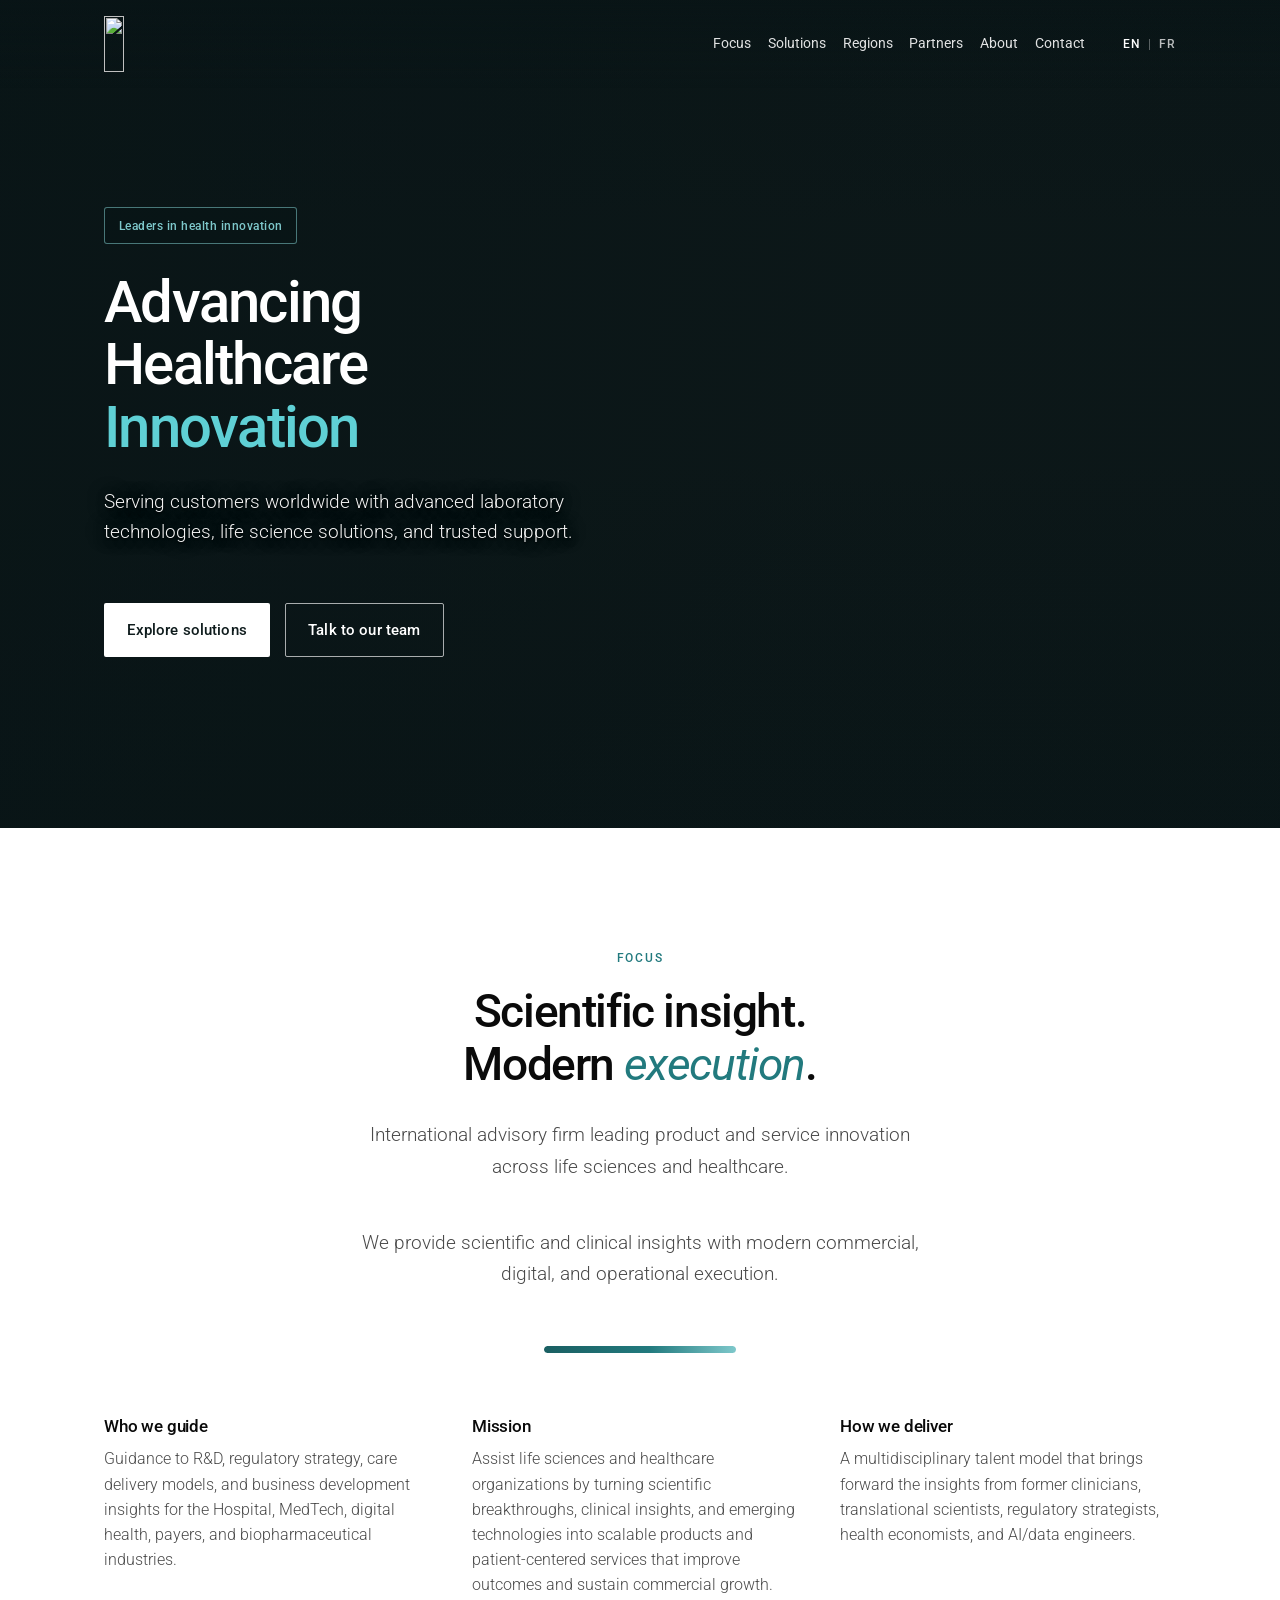
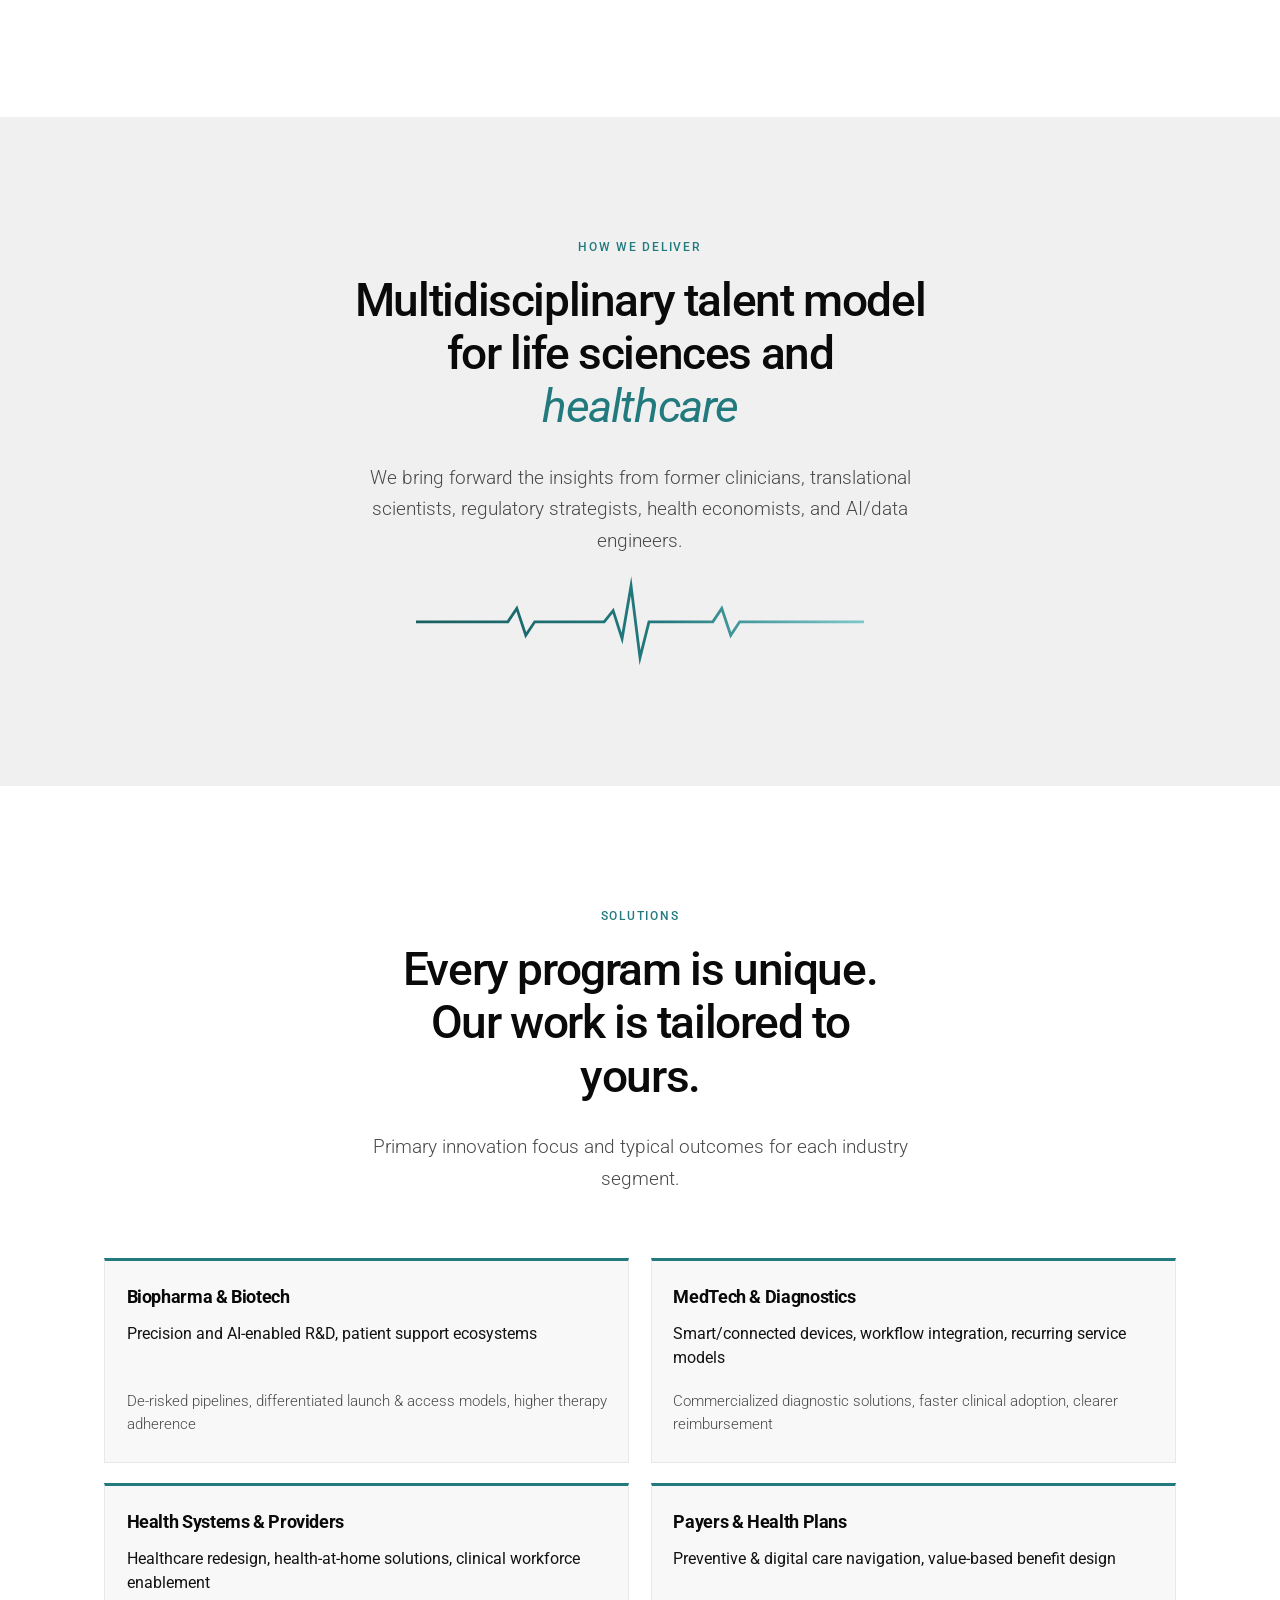
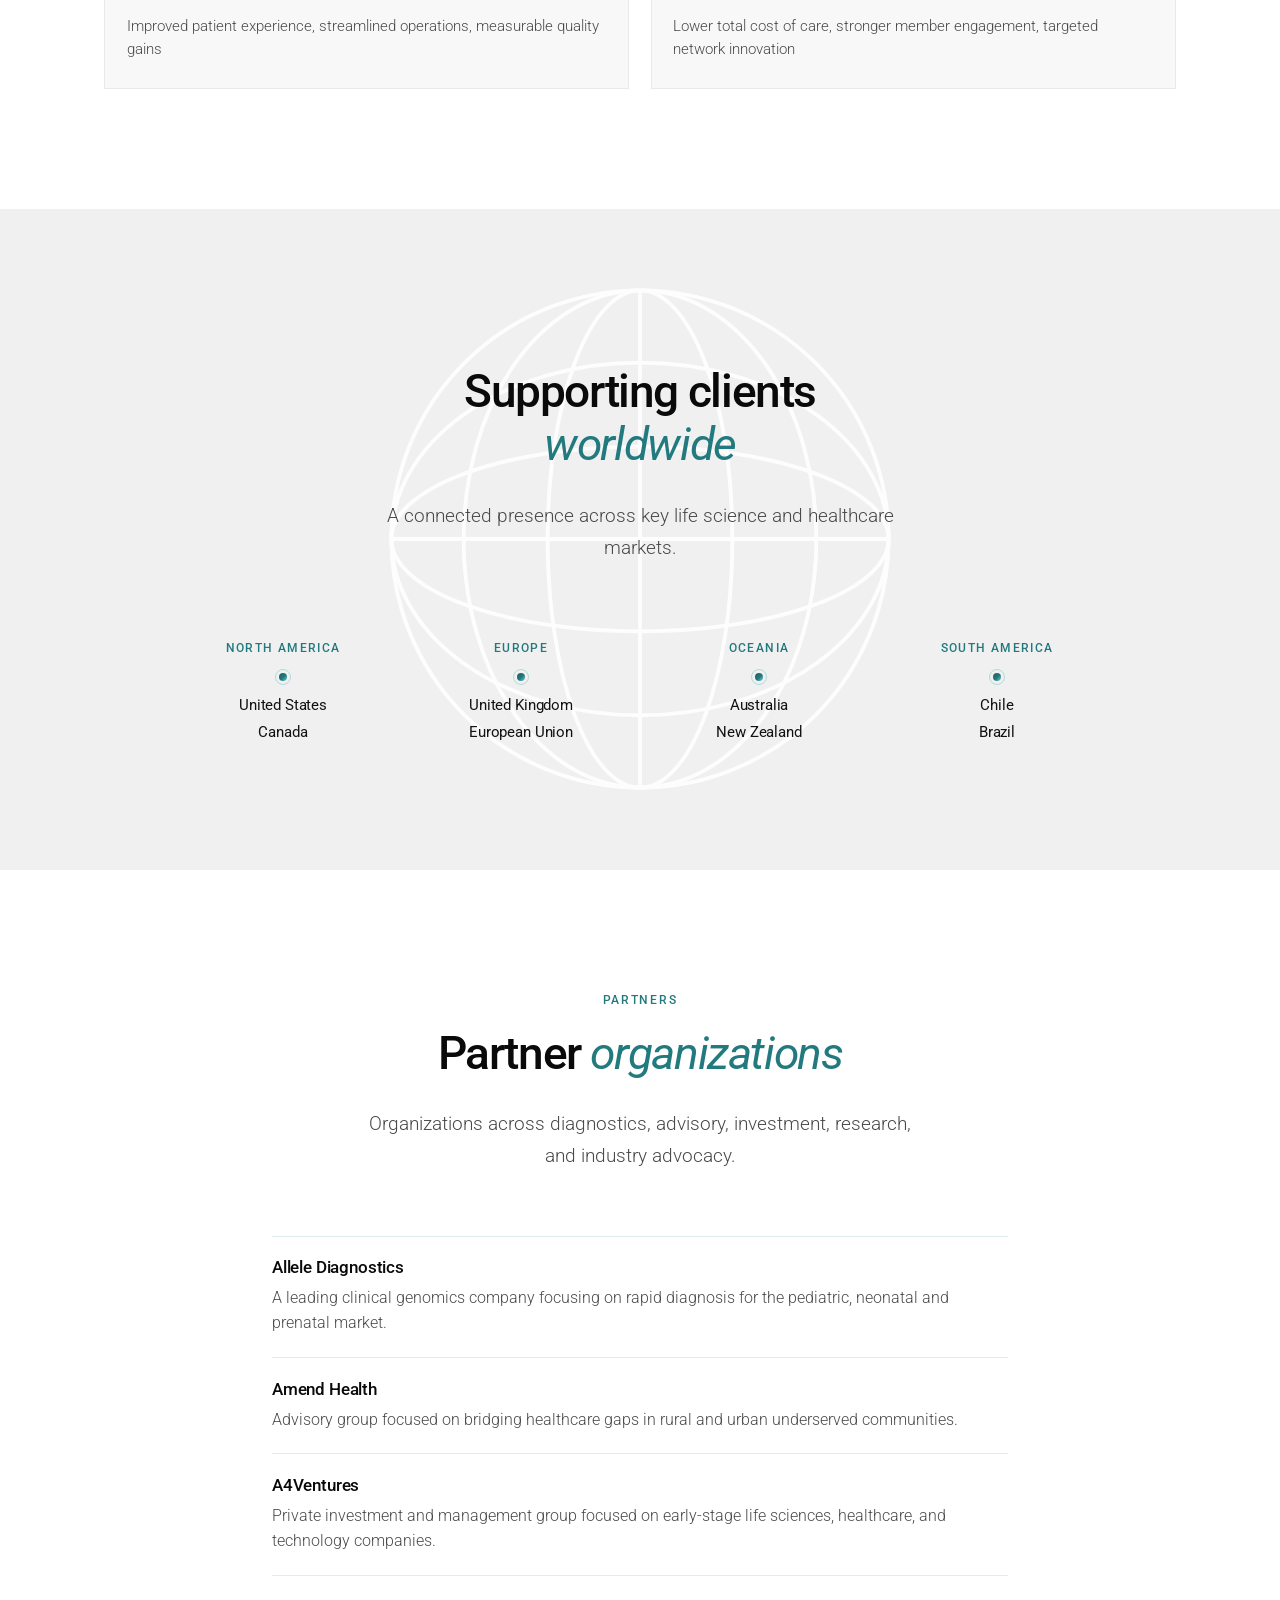
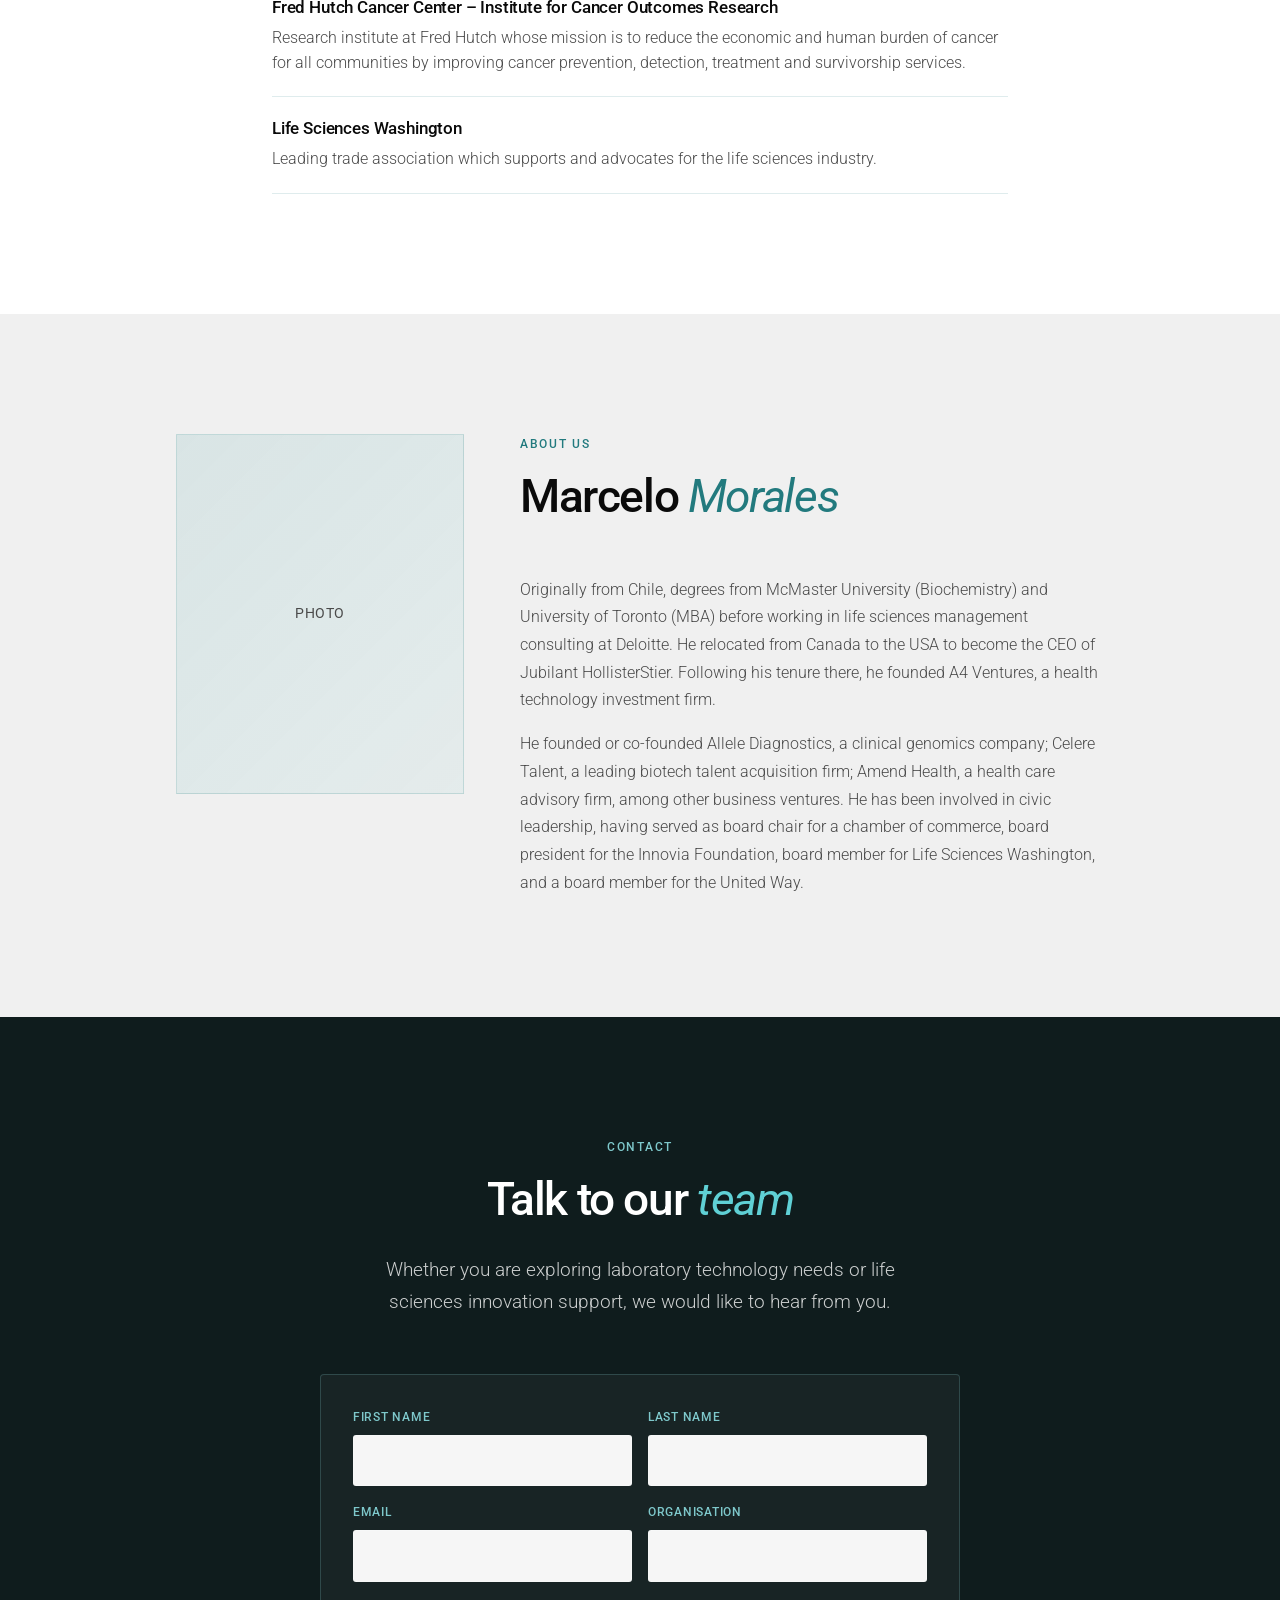
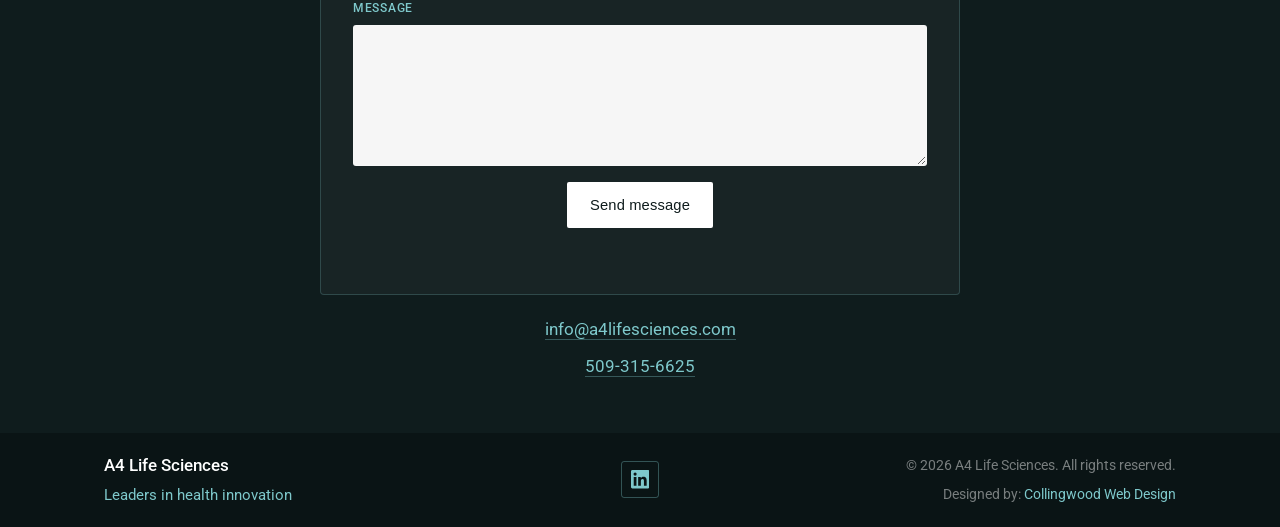
==== commit 7b26d22d: "Replace case studies with partners and about sections; add contact phone. Co-authored-by: Cursor <cu" ====
--- a/index.html
+++ b/index.html
@@ -56,7 +56,8 @@
         <a href="#focus">Focus</a>
         <a href="#solutions">Solutions</a>
         <a href="#regions">Regions</a>
-        <a href="#work">Work</a>
+        <a href="#partners">Partners</a>
+        <a href="#about">About</a>
         <a href="#contact">Contact</a>
       </nav>
       <nav class="lang-switch" aria-label="Language">
@@ -253,32 +254,72 @@
       </div>
     </section>
 
-    <section id="work" class="section section--work" aria-labelledby="work-heading">
+    <section id="partners" class="section section--partners" aria-labelledby="partners-heading">
       <div class="section__inner">
         <div class="section__head section__head--center">
-          <p class="eyebrow reveal">Selected work</p>
-          <h2 id="work-heading" class="section__title section__title--wide reveal">Case studies &amp; use cases</h2>
+          <p class="eyebrow reveal">Partners</p>
+          <h2 id="partners-heading" class="section__title section__title--wide reveal">
+            Partner <span class="text-accent">organizations</span>
+          </h2>
           <p class="section__intro section__intro--center reveal">
-            Examples of where engagement can go — summaries to be added.
+            Organizations across diagnostics, advisory, investment, research, and industry advocacy.
           </p>
         </div>
 
-        <div class="work-list">
-          <article class="work-item reveal">
-            <div class="media-slot media-slot--work" aria-hidden="true"><span>Image</span></div>
-            <h3>Diagnostic genetic testing</h3>
-            <p class="work-item__note">Use case — add summary, outcomes, and partner context.</p>
-          </article>
-          <article class="work-item reveal delay-1">
-            <div class="media-slot media-slot--work" aria-hidden="true"><span>Image</span></div>
-            <h3>Hospital consolidated purchasing</h3>
-            <p class="work-item__note">Use case — add summary of efficiency gains and delivery model.</p>
-          </article>
-          <article class="work-item reveal delay-2">
-            <div class="media-slot media-slot--work" aria-hidden="true"><span>Image</span></div>
-            <h3>Laboratory diagnostics distribution</h3>
-            <p class="work-item__note">Use case — add market approach and commercialization story.</p>
-          </article>
+        <ul class="partner-list">
+          <li class="partner reveal">
+            <h3>
+              <a href="https://www.allelediagnostics.com/" rel="noopener noreferrer" target="_blank">Allele Diagnostics</a>
+            </h3>
+            <p>A leading clinical genomics company focusing on rapid diagnosis for the pediatric, neonatal and prenatal market.</p>
+          </li>
+          <li class="partner reveal delay-1">
+            <h3>
+              <a href="https://www.amend.health/" rel="noopener noreferrer" target="_blank">Amend Health</a>
+            </h3>
+            <p>Advisory group focused on bridging healthcare gaps in rural and urban underserved communities.</p>
+          </li>
+          <li class="partner reveal delay-2">
+            <h3>
+              <a href="https://www.a4ventures.org/" rel="noopener noreferrer" target="_blank">A4Ventures</a>
+            </h3>
+            <p>Private investment and management group focused on early-stage life sciences, healthcare, and technology companies.</p>
+          </li>
+          <li class="partner reveal">
+            <h3>
+              <a href="https://www.fredhutch.org/en/research/institutes-networks-ircs/hutchinson-institute-for-cancer-outcomes-research.html" rel="noopener noreferrer" target="_blank">Fred Hutch Cancer Center – Institute for Cancer Outcomes Research</a>
+            </h3>
+            <p>Research institute at Fred Hutch whose mission is to reduce the economic and human burden of cancer for all communities by improving cancer prevention, detection, treatment and survivorship services.</p>
+          </li>
+          <li class="partner reveal delay-1">
+            <h3>
+              <a href="https://lifesciencewa.org/" rel="noopener noreferrer" target="_blank">Life Sciences Washington</a>
+            </h3>
+            <p>Leading trade association which supports and advocates for the life sciences industry.</p>
+          </li>
+        </ul>
+      </div>
+    </section>
+
+    <section id="about" class="section section--about" aria-labelledby="about-heading">
+      <div class="section__inner">
+        <div class="about-profile">
+          <div class="about-profile__media reveal">
+            <div class="media-slot media-slot--portrait" aria-hidden="true"><span>Photo</span></div>
+          </div>
+          <div class="about-profile__content">
+            <p class="eyebrow reveal">About us</p>
+            <h2 id="about-heading" class="section__title reveal">
+              Marcelo <span class="text-accent">Morales</span>
+            </h2>
+            <p class="about-profile__role reveal">Life sciences executive, entrepreneur, and innovator</p>
+            <p class="about-profile__bio reveal delay-1">
+              Originally from Chile, degrees from McMaster University (Biochemistry) and University of Toronto (MBA) before working in life sciences management consulting at Deloitte. He relocated from Canada to the USA to become the CEO of Jubilant HollisterStier. Following his tenure there, he founded A4 Ventures, a health technology investment firm.
+            </p>
+            <p class="about-profile__bio reveal delay-2">
+              He founded or co-founded Allele Diagnostics, a clinical genomics company; Celere Talent, a leading biotech talent acquisition firm; Amend Health, a health care advisory firm, among other business ventures. He has been involved in civic leadership, having served as board chair for a chamber of commerce, board president for the Innovia Foundation, board member for Life Sciences Washington, and a board member for the United Way.
+            </p>
+          </div>
         </div>
       </div>
     </section>
@@ -340,8 +381,8 @@
         <p class="contact-detail reveal">
           <a href="mailto:info@a4lifesciences.com">info@a4lifesciences.com</a>
         </p>
-        <p class="contact-blank reveal">
-          <span class="blank-label">To add:</span> phone number.
+        <p class="contact-detail contact-detail--phone reveal">
+          <a href="tel:+15093156625">509-315-6625</a>
         </p>
       </div>
     </section>
--- a/css/styles.css
+++ b/css/styles.css
@@ -305,8 +305,9 @@
 
 .nav {
   display: none;
-  gap: 1.35rem;
+  gap: 1.05rem;
   margin-left: auto;
+  font-size: 0.92rem;
 }
 
 .lang-switch {
@@ -1056,38 +1057,123 @@
   }
 }
 
-/* Work placeholders */
-.section--work {
+/* Partners */
+.section--partners {
   background: #fff;
 }
 
-.work-list {
+.partner-list {
+  list-style: none;
+  margin: clamp(1.75rem, 4vw, 2.75rem) auto 0;
+  padding: 0;
+  max-width: 46rem;
   display: grid;
-  gap: var(--space-lg);
-}
-
-@media (min-width: 800px) {
-  .work-list {
-    grid-template-columns: repeat(3, minmax(0, 1fr));
-    gap: 1.75rem;
-  }
-}
-
-.work-item h3 {
-  font-size: 1.1rem;
+  gap: 0;
+}
+
+.partner {
+  padding: 1.35rem 0;
+  border-top: 1px solid rgba(34, 122, 126, 0.14);
+}
+
+.partner:last-child {
+  border-bottom: 1px solid rgba(34, 122, 126, 0.14);
+}
+
+.partner h3 {
+  margin: 0 0 0.45rem;
+  font-size: 1.08rem;
   font-weight: 500;
-}
-
-.work-item__note {
+  letter-spacing: -0.01em;
+}
+
+.partner h3 a {
+  color: var(--color-black);
+  text-decoration: none;
+  border-bottom: 1px solid transparent;
+  transition: color 0.2s var(--ease), border-color 0.2s var(--ease);
+}
+
+.partner h3 a:hover {
+  color: var(--color-highlight-deep);
+  border-bottom-color: rgba(34, 122, 126, 0.45);
+}
+
+.partner p {
+  margin: 0;
   color: var(--color-text-muted);
   font-weight: 300;
-  font-size: 0.95rem;
-}
-
-.section--work .media-slot {
+  font-size: 0.98rem;
+  line-height: 1.6;
+}
+
+/* About */
+.section--about {
+  background: #f0f0f0;
+}
+
+.about-profile {
+  display: grid;
+  gap: clamp(1.75rem, 4vw, 2.75rem);
+  align-items: start;
+  max-width: 58rem;
+  margin: 0 auto;
+}
+
+@media (min-width: 860px) {
+  .about-profile {
+    grid-template-columns: minmax(14rem, 18rem) minmax(0, 1fr);
+    gap: clamp(2rem, 5vw, 3.5rem);
+    align-items: start;
+  }
+}
+
+.about-profile__media {
+  width: 100%;
+  max-width: 18rem;
+  margin: 0 auto;
+}
+
+@media (min-width: 860px) {
+  .about-profile__media {
+    margin: 0;
+    position: sticky;
+    top: 5.5rem;
+  }
+}
+
+.media-slot--portrait {
+  aspect-ratio: 4 / 5;
   border-style: solid;
-  border-color: rgba(34, 122, 126, 0.14);
-  background: #f5f7f7;
+  border-color: rgba(34, 122, 126, 0.16);
+  background:
+    linear-gradient(135deg, rgba(34, 122, 126, 0.08), rgba(34, 122, 126, 0.02)),
+    #e8eeee;
+}
+
+.about-profile__content .section__title {
+  margin-bottom: 0.35rem;
+}
+
+.about-profile__role {
+  margin: 0 0 1.25rem;
+  color: var(--color-highlight);
+  font-size: 1rem;
+  font-weight: 400;
+  letter-spacing: 0.01em;
+}
+
+.about-profile__bio {
+  margin: 0 0 1rem;
+  color: var(--color-text-muted);
+  font-weight: 300;
+  font-size: 1.02rem;
+  line-height: 1.7;
+  max-width: 40rem;
+}
+
+.about-profile__bio:last-child {
+  margin-bottom: 0;
 }
 
 /* Contact */
@@ -1219,6 +1305,10 @@
   font-weight: 400;
 }
 
+.contact-detail--phone {
+  margin-top: 0.55rem;
+}
+
 .contact-detail a {
   color: #7ec8cb;
   text-decoration: none;
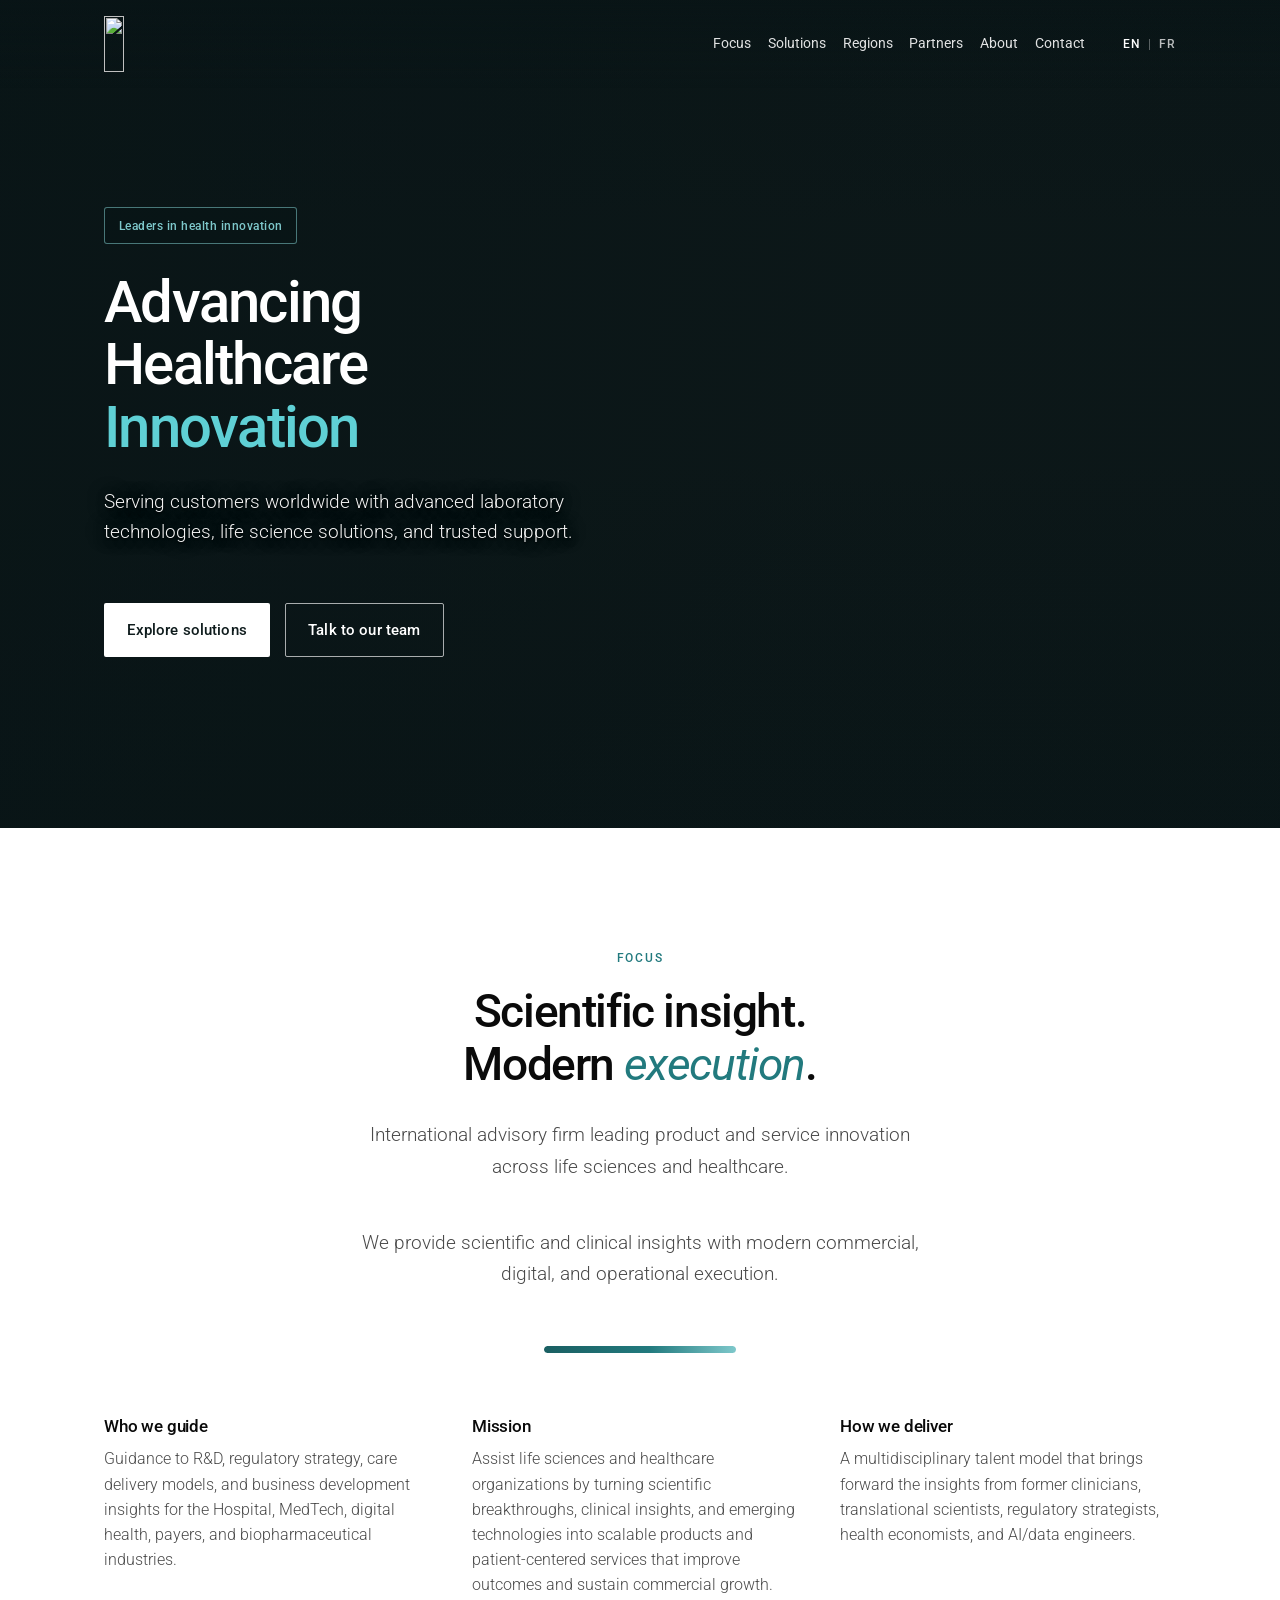
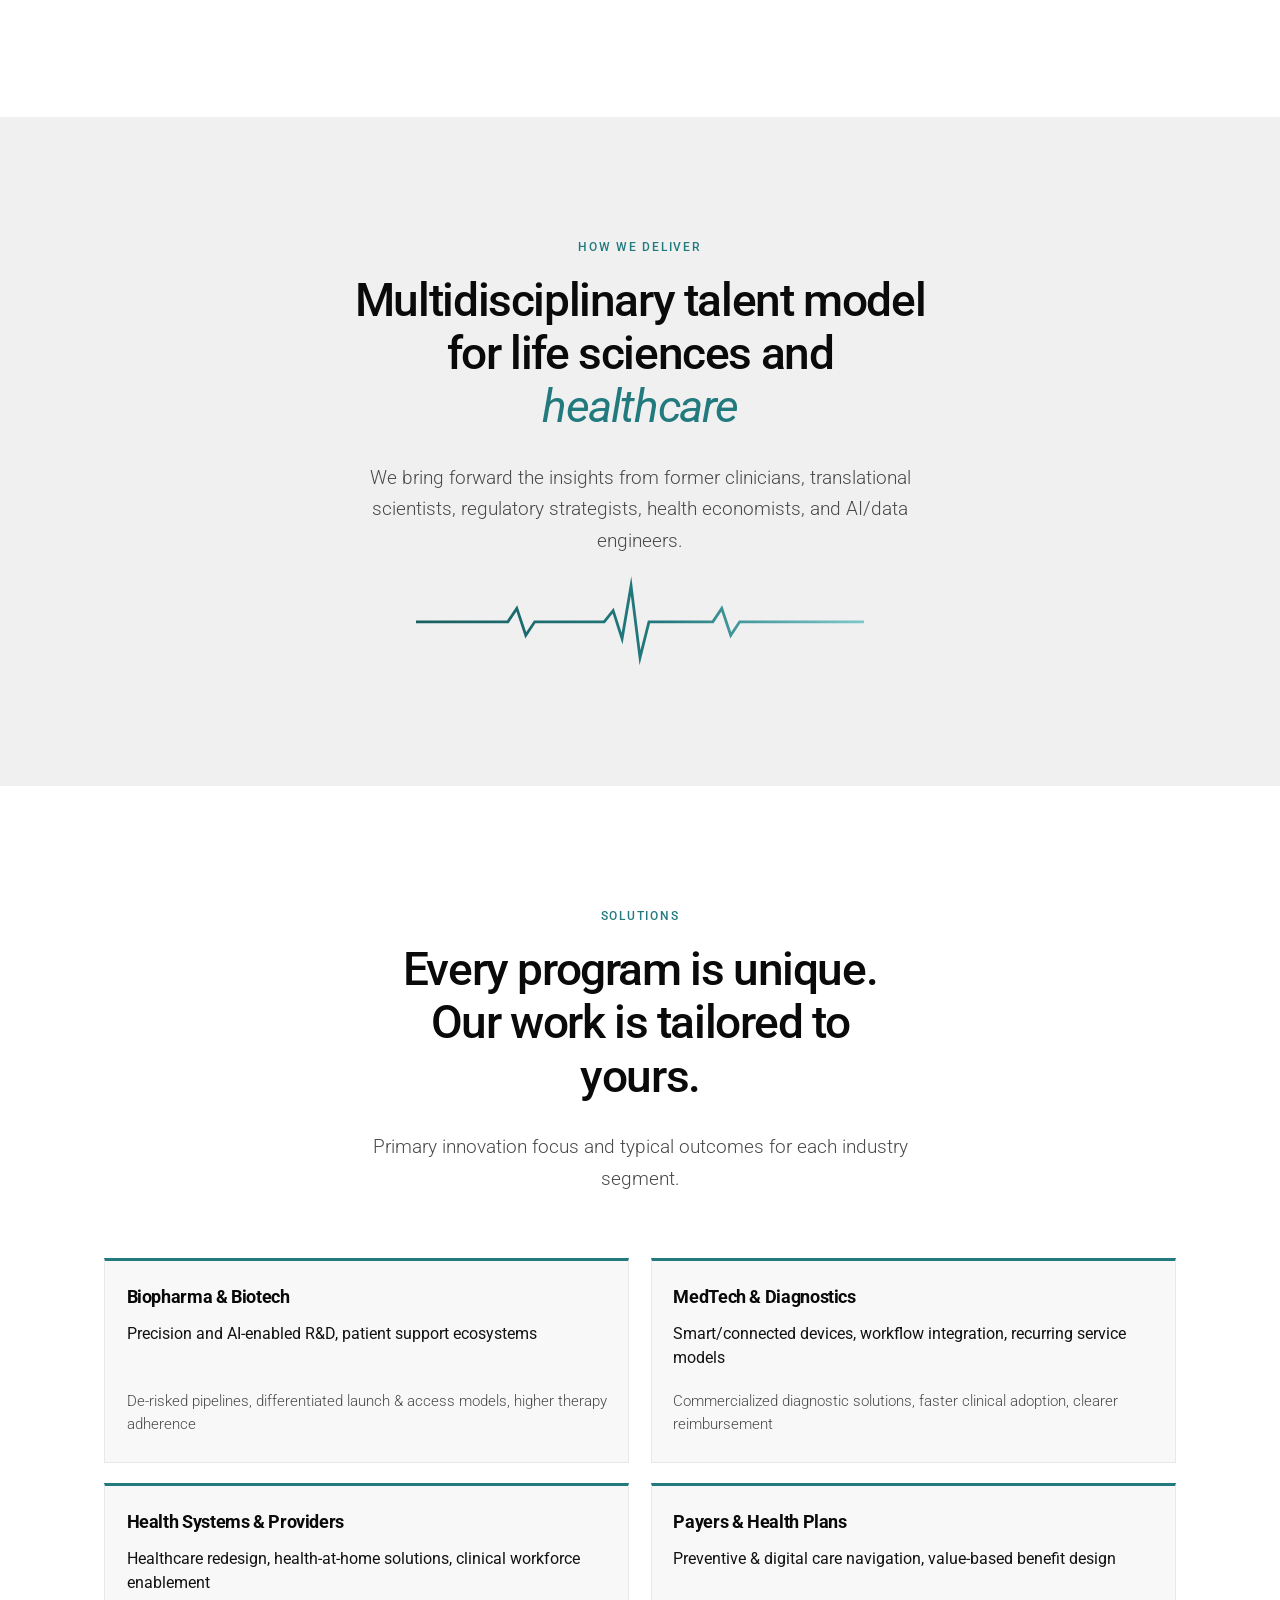
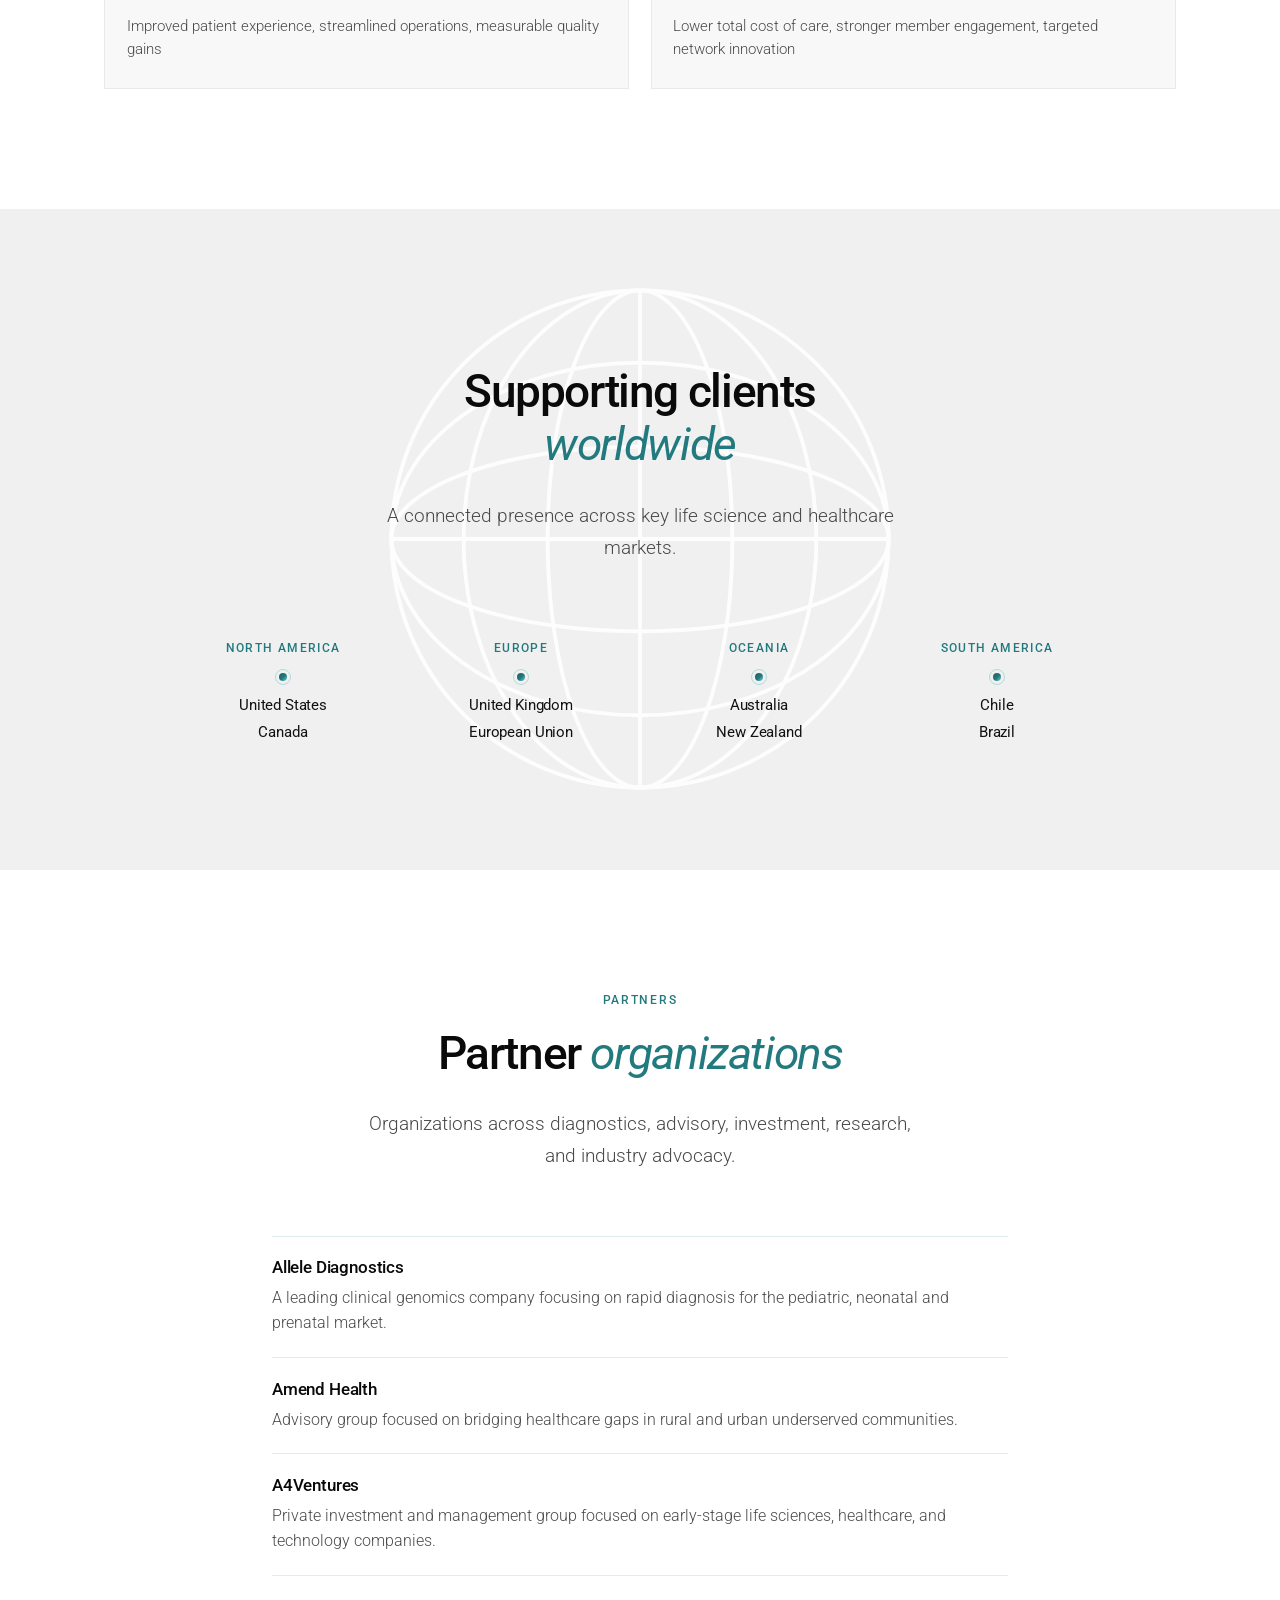
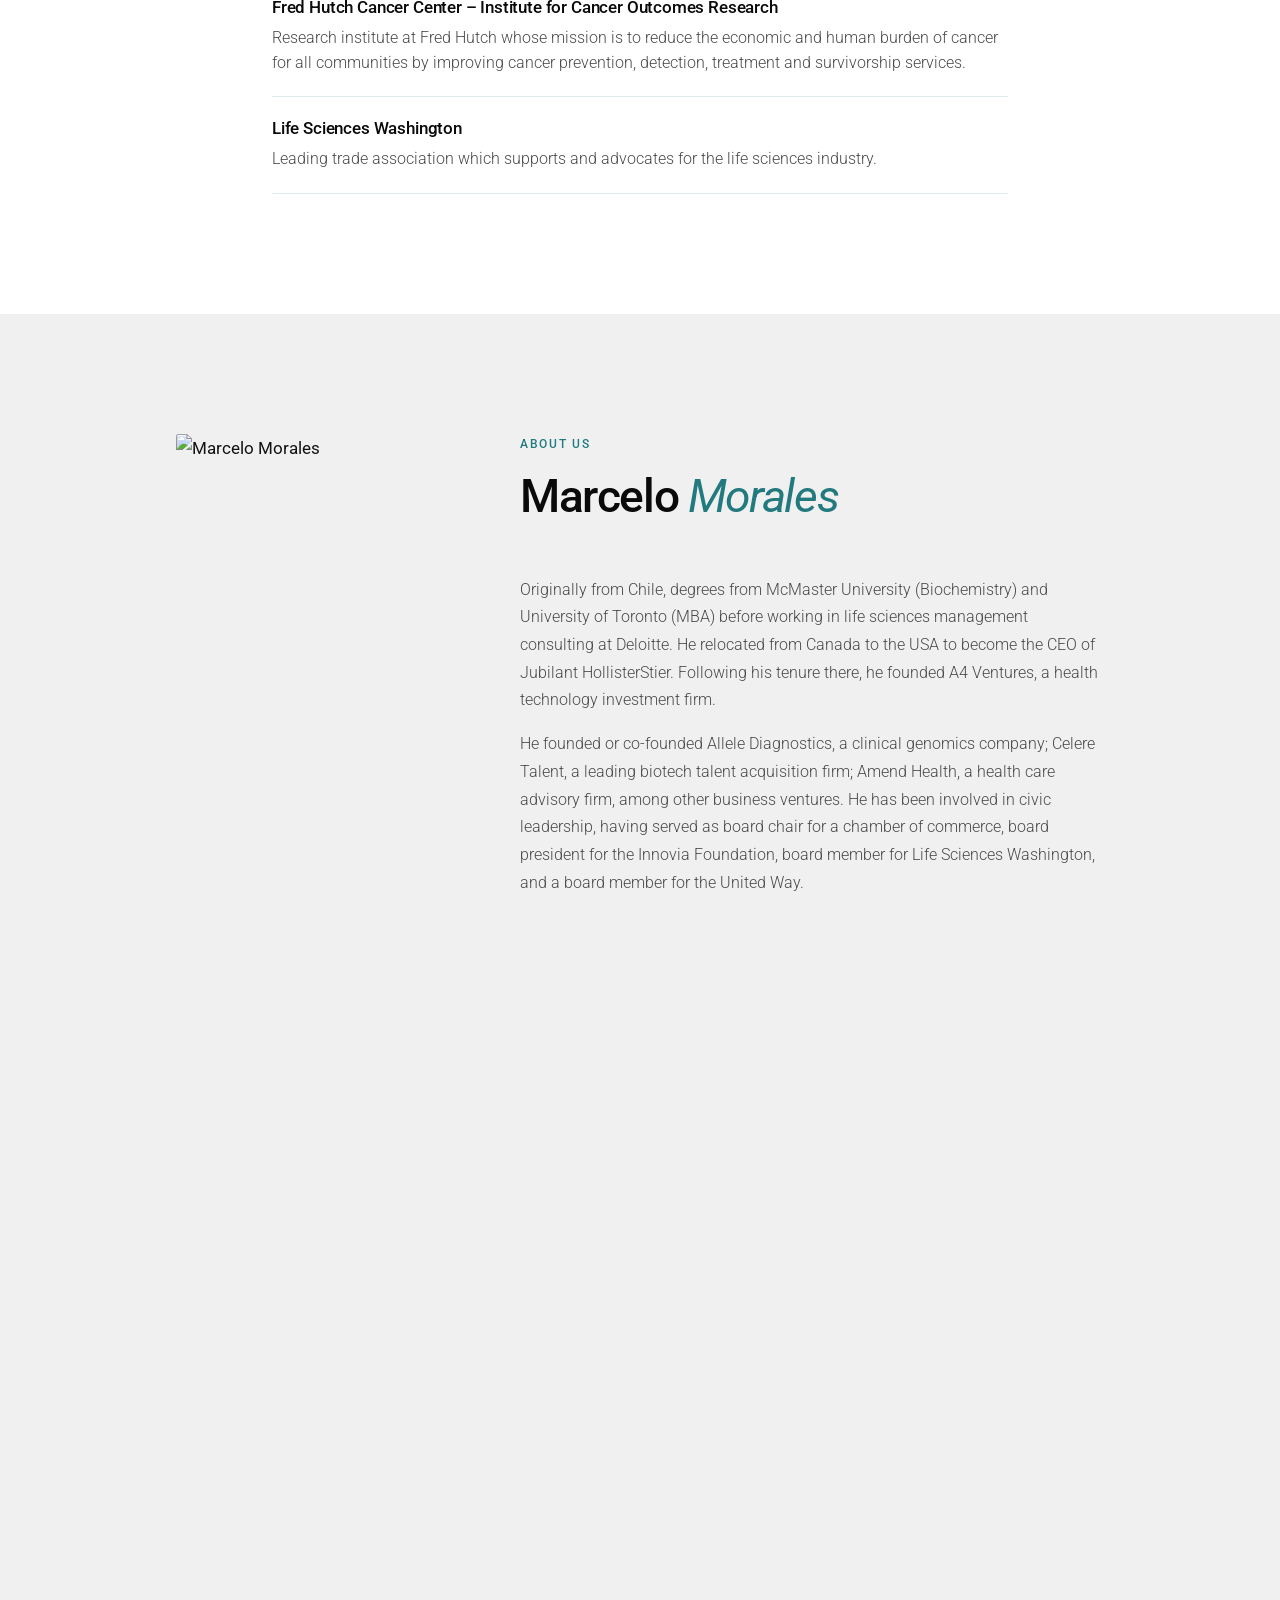
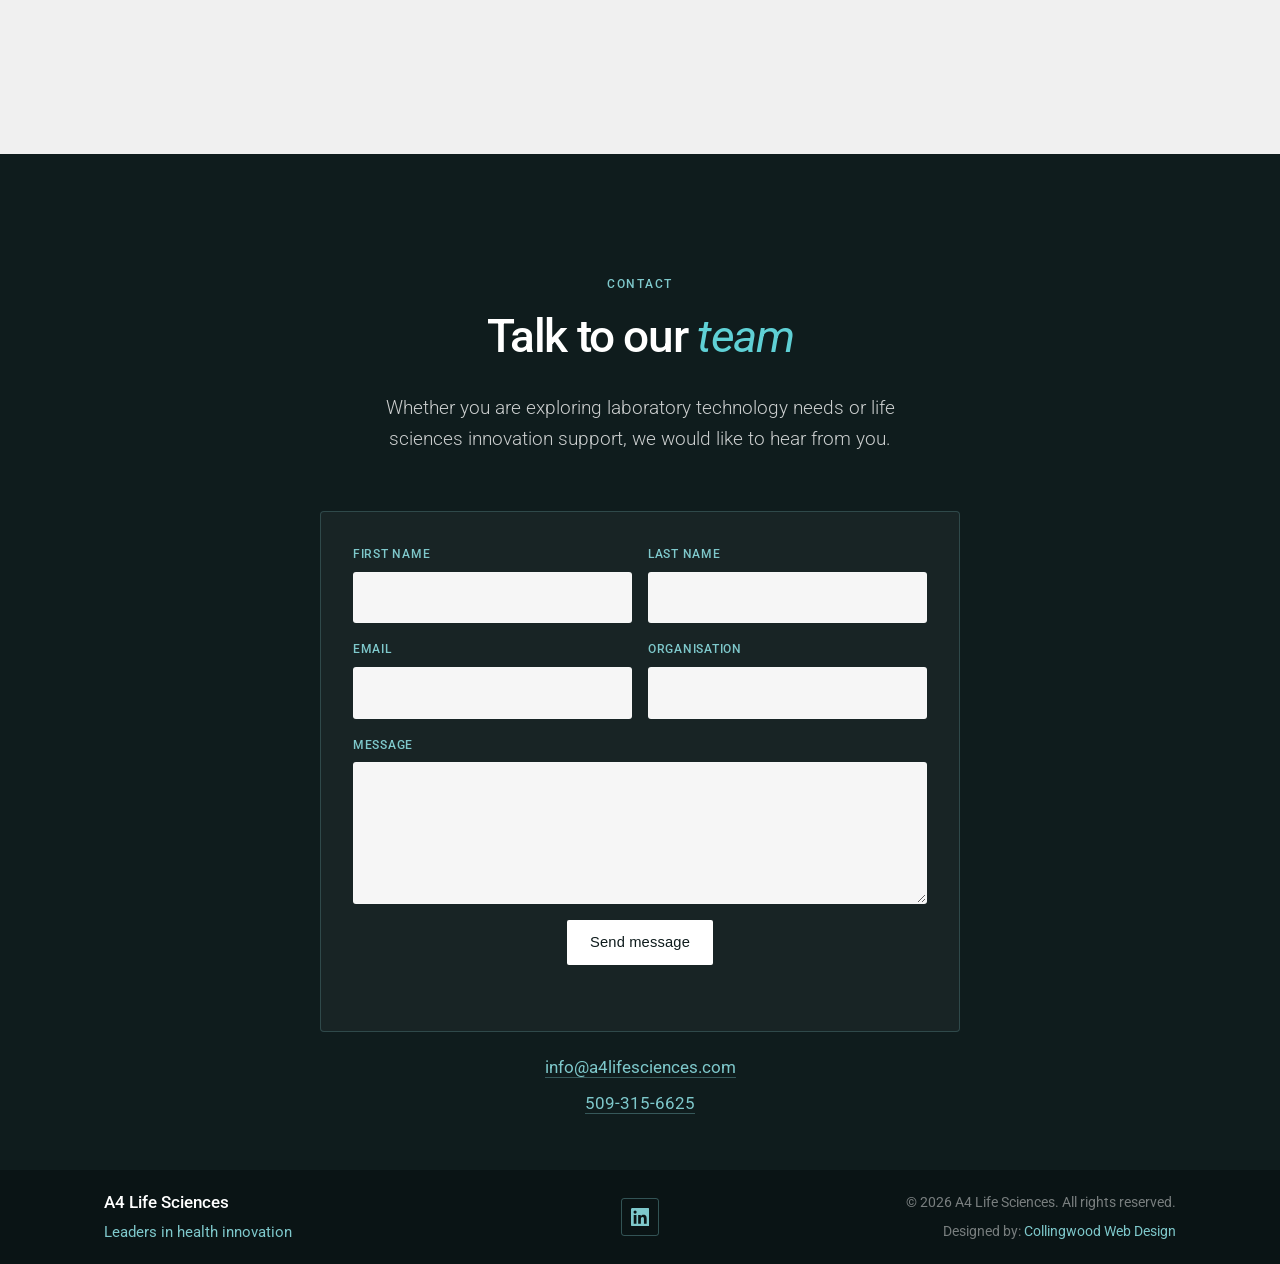
==== commit fd4476c3: "Add Marcelo Morales headshot to the About section. Co-authored-by: Cursor <cursoragent@cursor.com>" ====
--- a/index.html
+++ b/index.html
@@ -305,7 +305,15 @@
       <div class="section__inner">
         <div class="about-profile">
           <div class="about-profile__media reveal">
-            <div class="media-slot media-slot--portrait" aria-hidden="true"><span>Photo</span></div>
+            <img
+              class="about-profile__photo"
+              src="https://media.cwd-cdn.com/a4-life-science/images/marcelo-morales-headshot.jpg"
+              alt="Marcelo Morales"
+              width="960"
+              height="1200"
+              loading="lazy"
+              decoding="async"
+            >
           </div>
           <div class="about-profile__content">
             <p class="eyebrow reveal">About us</p>
@@ -421,6 +429,7 @@
 
   <script src="js/main.js" defer></script>
   <script src="https://web-production-54a6d.up.railway.app/static/cwd-contact.js"></script>
+
   <script
     defer
     src="https://media.cwd-cdn.com/monitor/agent/v1/agent.min.js"
--- a/css/styles.css
+++ b/css/styles.css
@@ -1151,6 +1151,15 @@
     #e8eeee;
 }
 
+.about-profile__photo {
+  display: block;
+  width: 100%;
+  aspect-ratio: 4 / 5;
+  object-fit: cover;
+  object-position: center 18%;
+  border-radius: 2px;
+}
+
 .about-profile__content .section__title {
   margin-bottom: 0.35rem;
 }
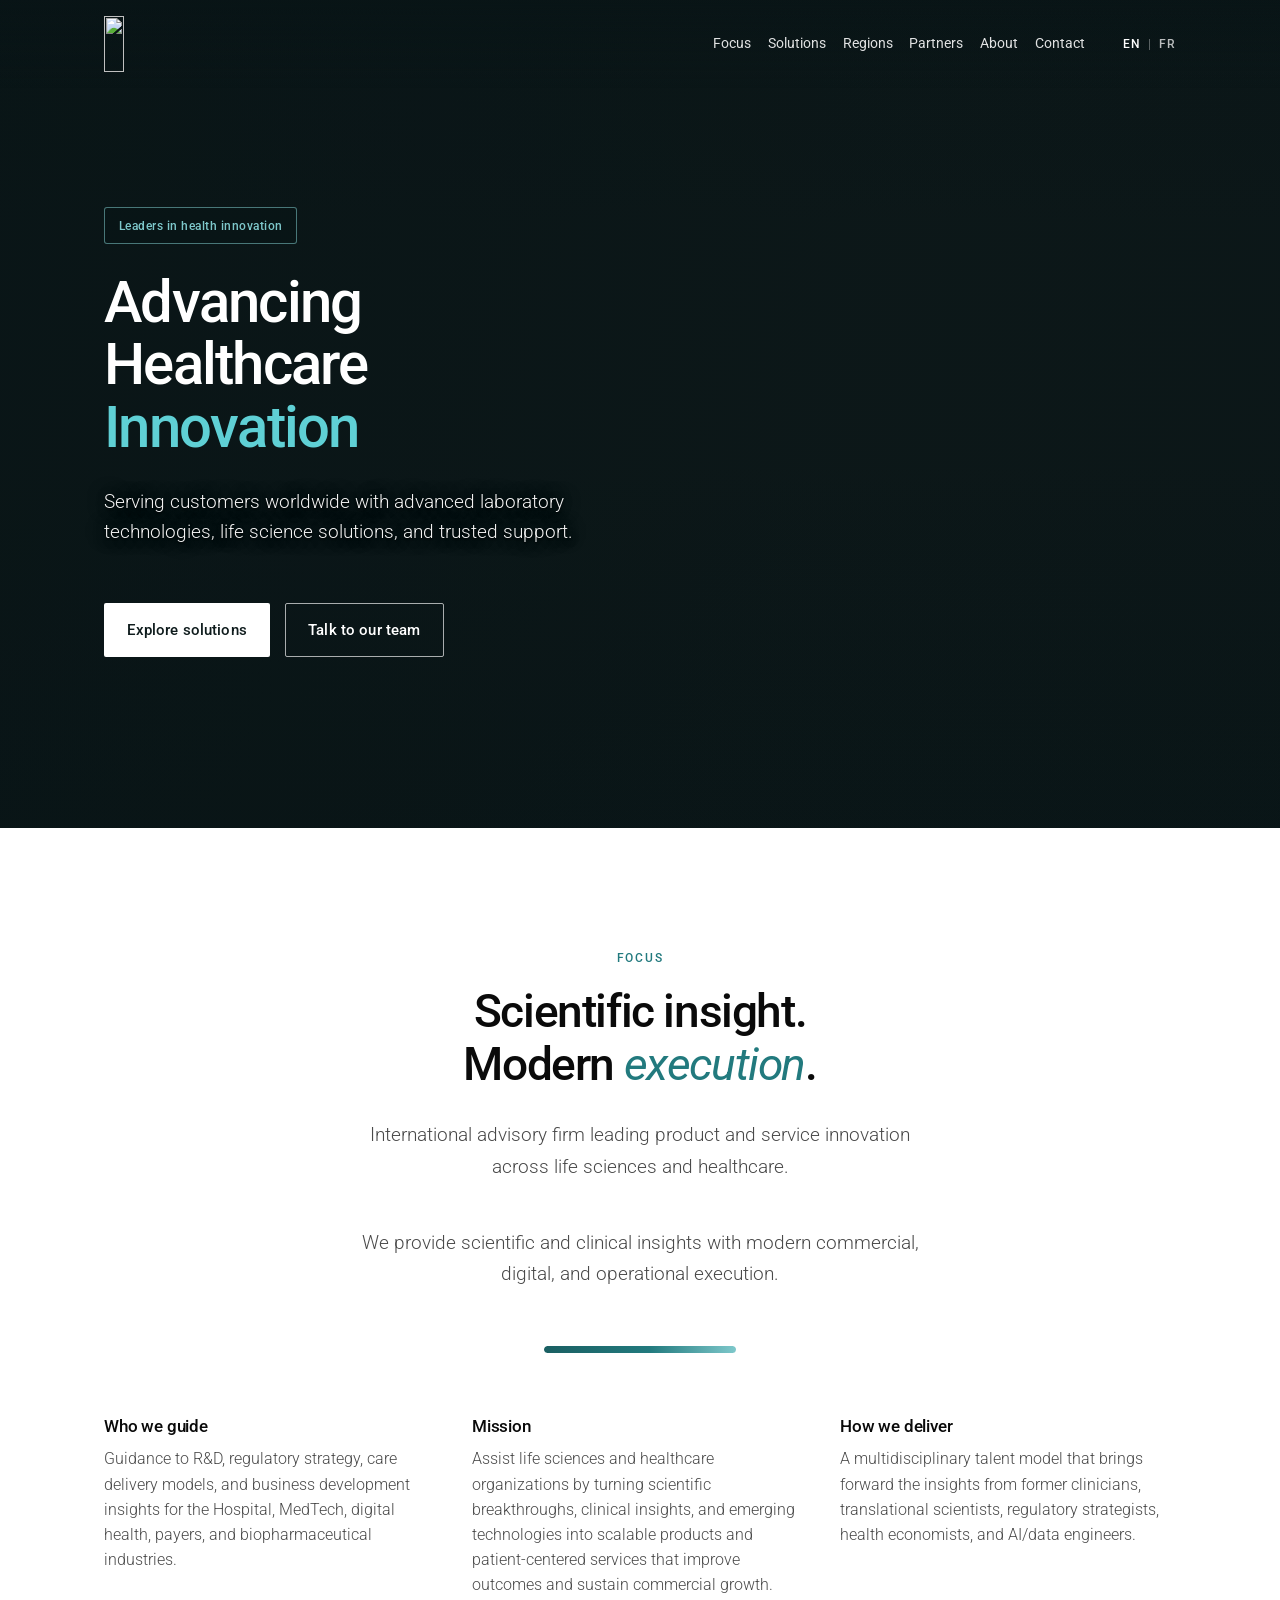
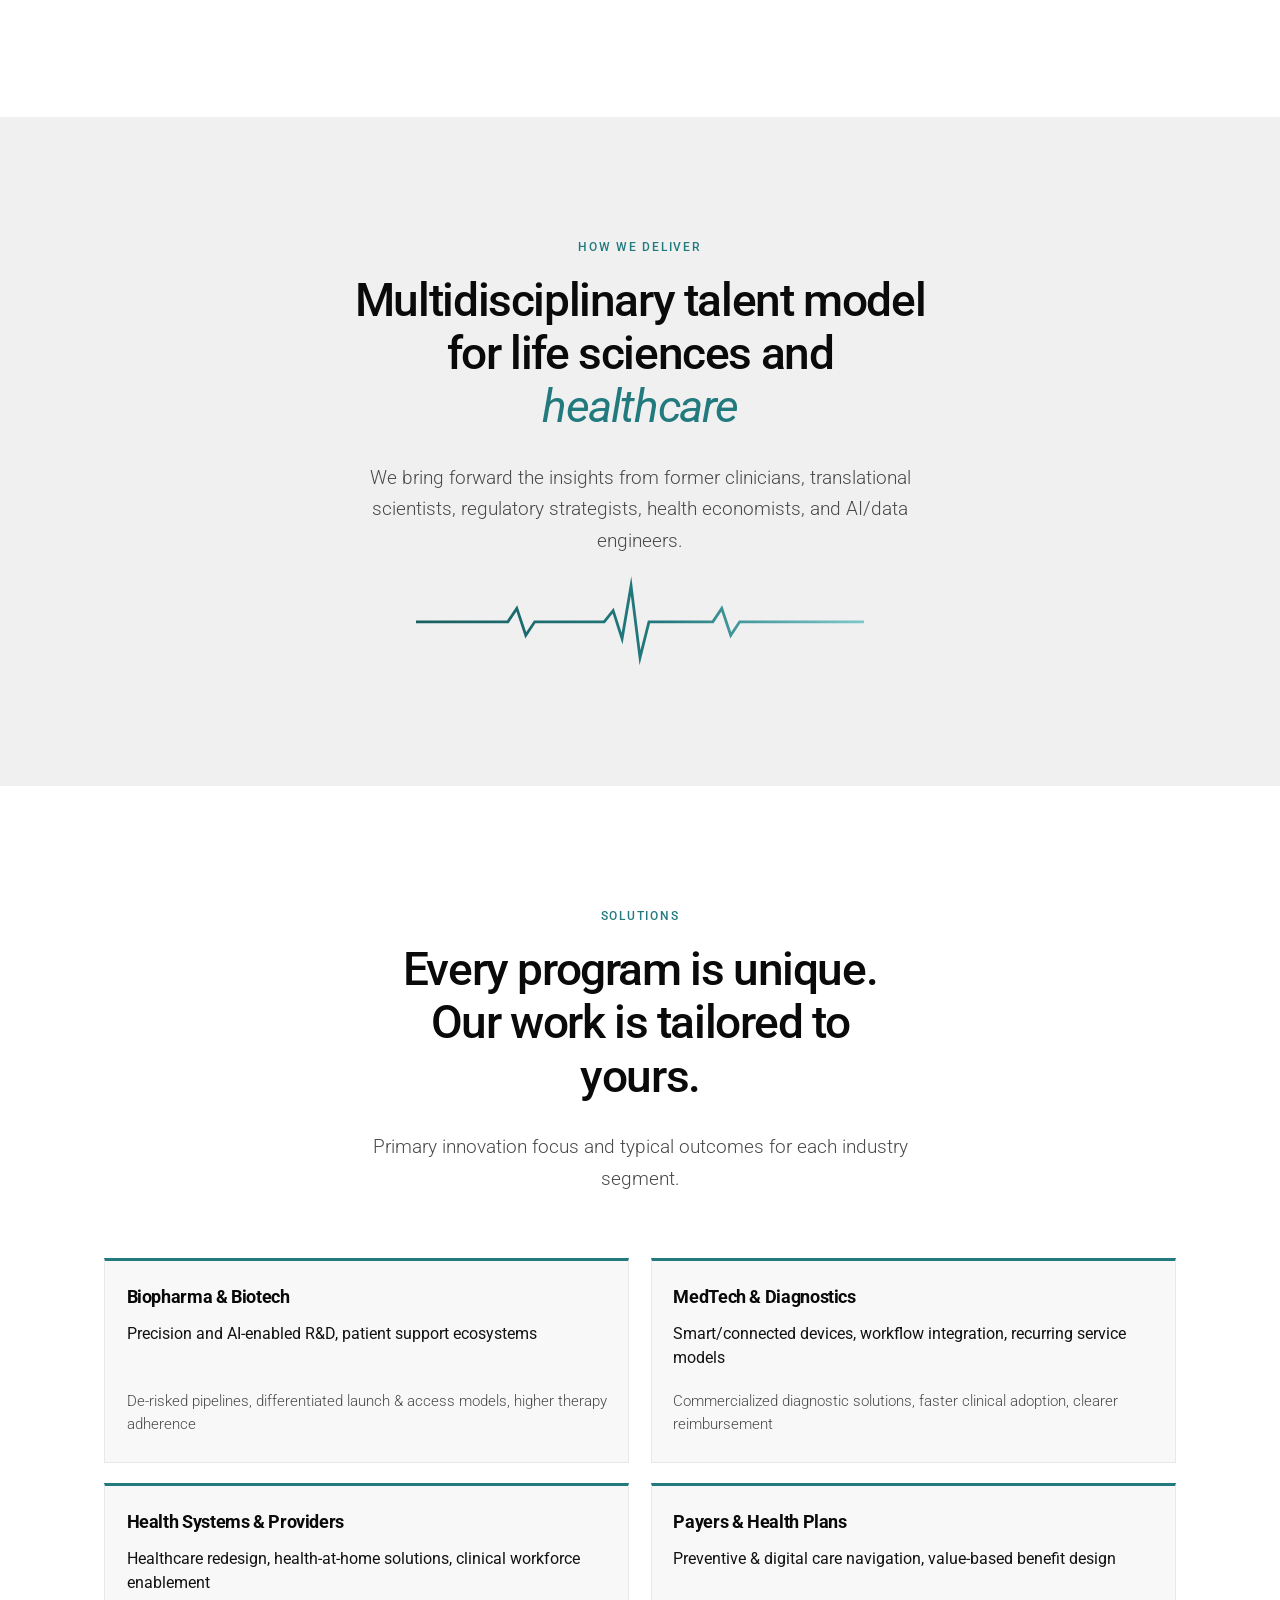
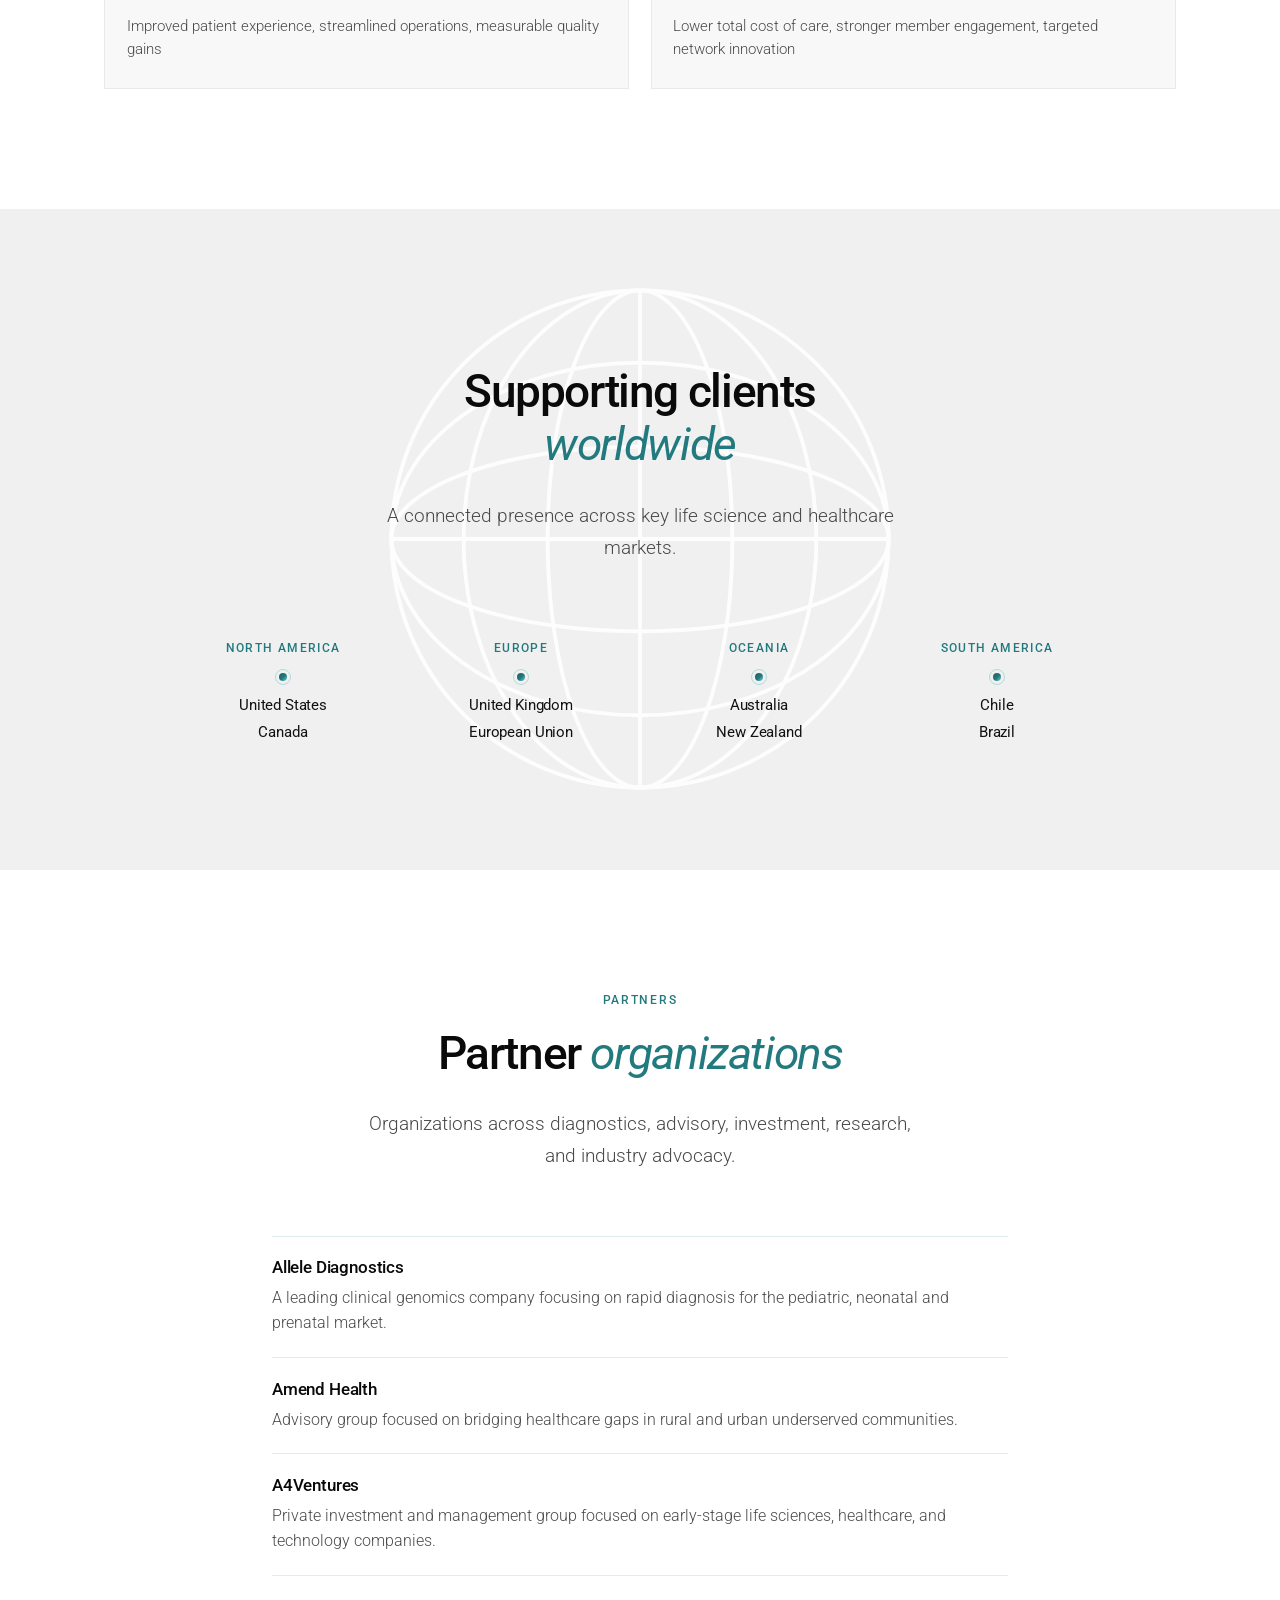
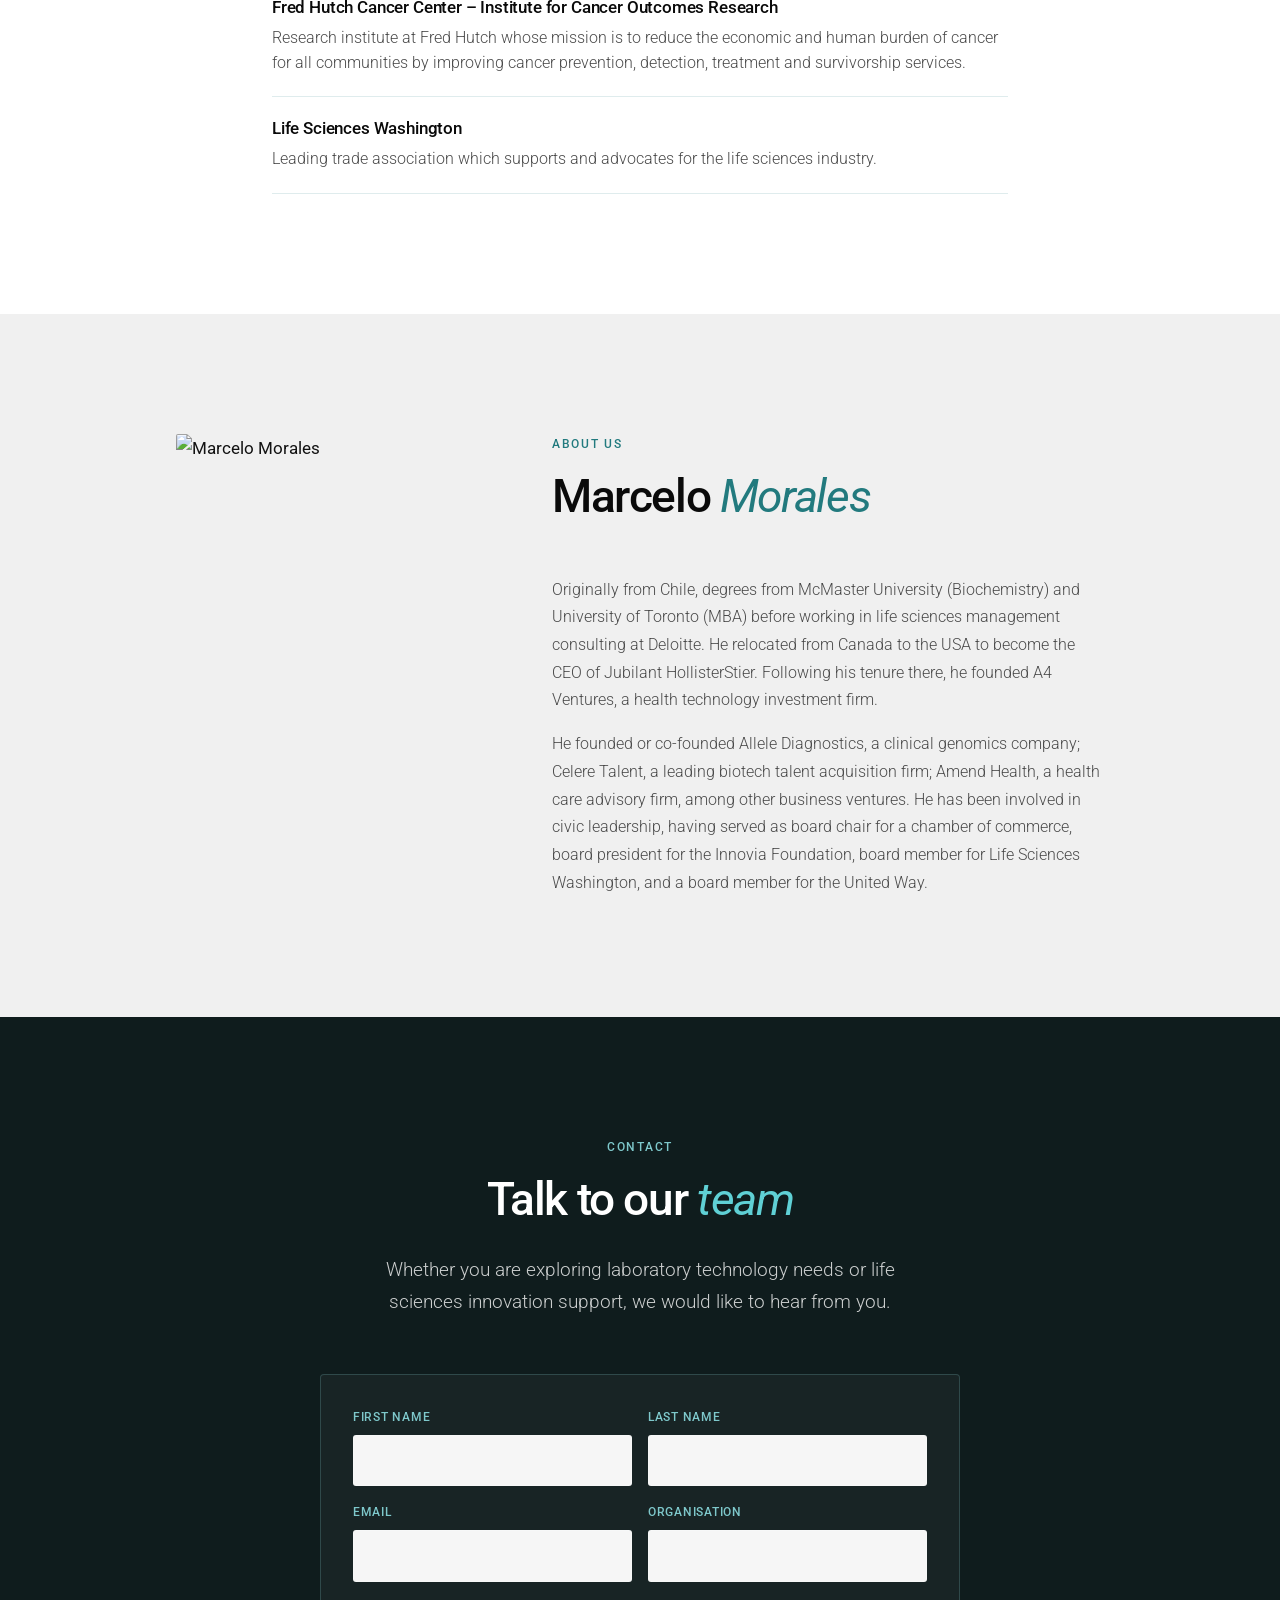
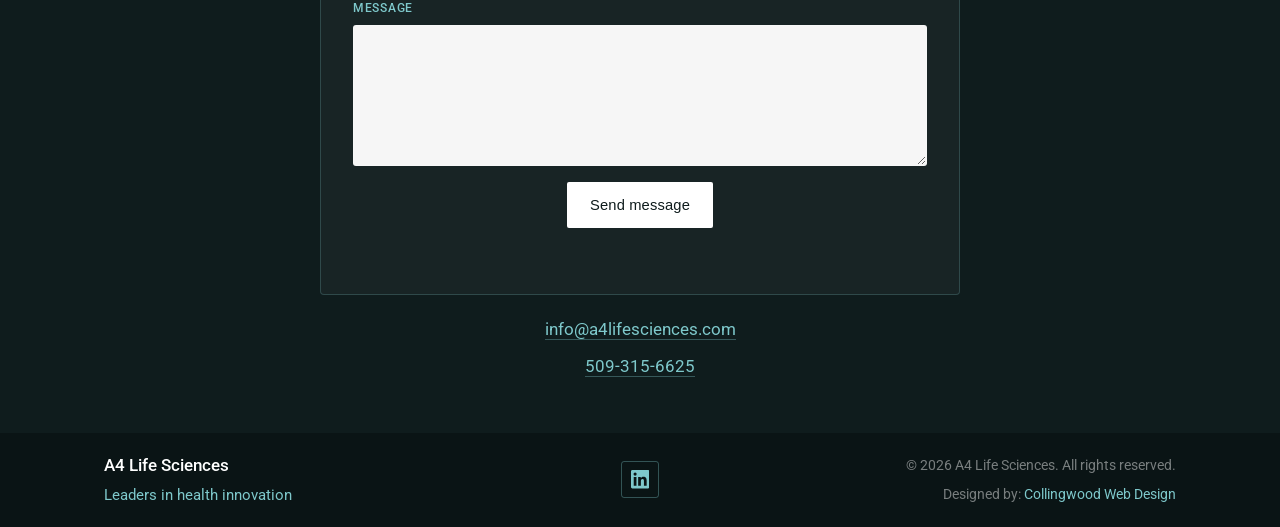
==== commit 8657e08b: "Show the full Marcelo headshot without aggressive portrait cropping. Co-authored-by: Cursor <cursora" ====
--- a/index.html
+++ b/index.html
@@ -309,8 +309,8 @@
               class="about-profile__photo"
               src="https://media.cwd-cdn.com/a4-life-science/images/marcelo-morales-headshot.jpg"
               alt="Marcelo Morales"
-              width="960"
-              height="1200"
+              width="1122"
+              height="1402"
               loading="lazy"
               decoding="async"
             >
@@ -429,7 +429,6 @@
 
   <script src="js/main.js" defer></script>
   <script src="https://web-production-54a6d.up.railway.app/static/cwd-contact.js"></script>
-
   <script
     defer
     src="https://media.cwd-cdn.com/monitor/agent/v1/agent.min.js"
--- a/css/styles.css
+++ b/css/styles.css
@@ -1122,7 +1122,7 @@
 
 @media (min-width: 860px) {
   .about-profile {
-    grid-template-columns: minmax(14rem, 18rem) minmax(0, 1fr);
+    grid-template-columns: minmax(16rem, 20rem) minmax(0, 1fr);
     gap: clamp(2rem, 5vw, 3.5rem);
     align-items: start;
   }
@@ -1130,7 +1130,7 @@
 
 .about-profile__media {
   width: 100%;
-  max-width: 18rem;
+  max-width: 20rem;
   margin: 0 auto;
 }
 
@@ -1154,9 +1154,8 @@
 .about-profile__photo {
   display: block;
   width: 100%;
-  aspect-ratio: 4 / 5;
-  object-fit: cover;
-  object-position: center 18%;
+  height: auto;
+  max-width: 100%;
   border-radius: 2px;
 }
 
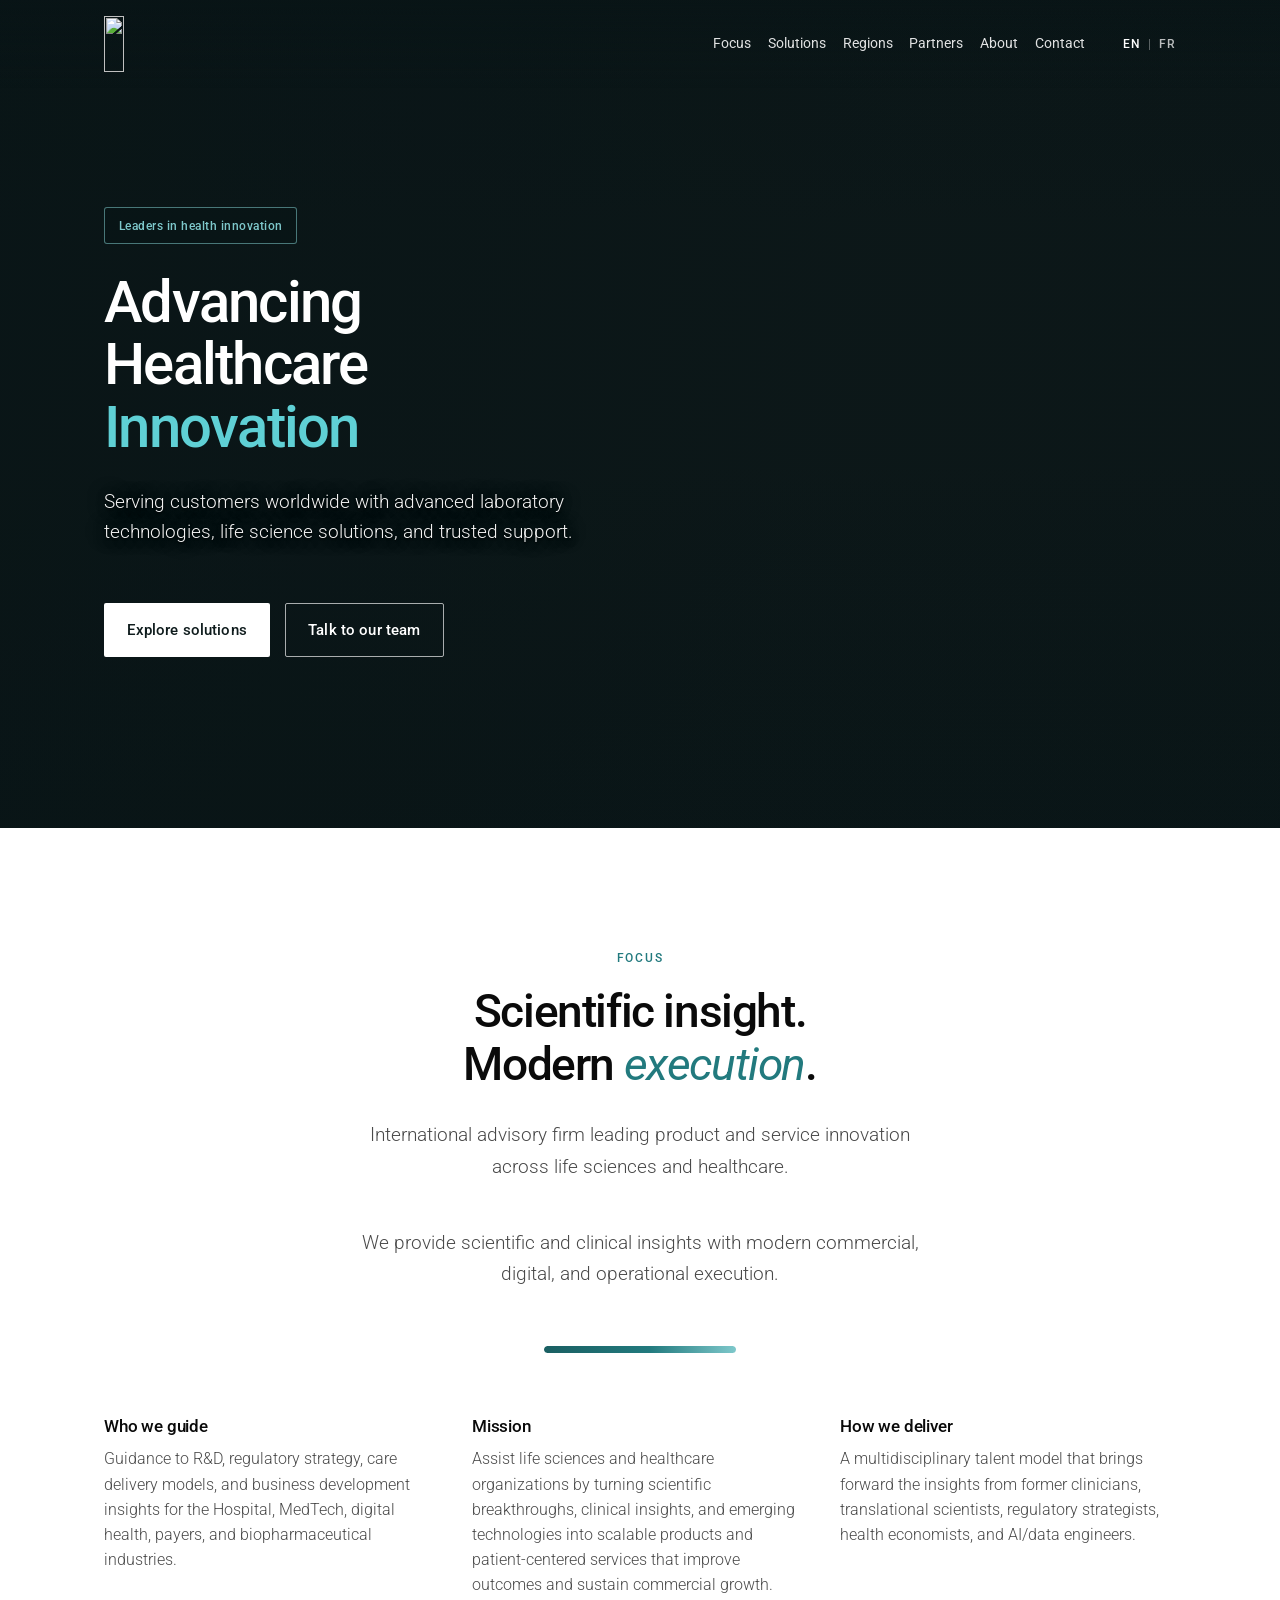
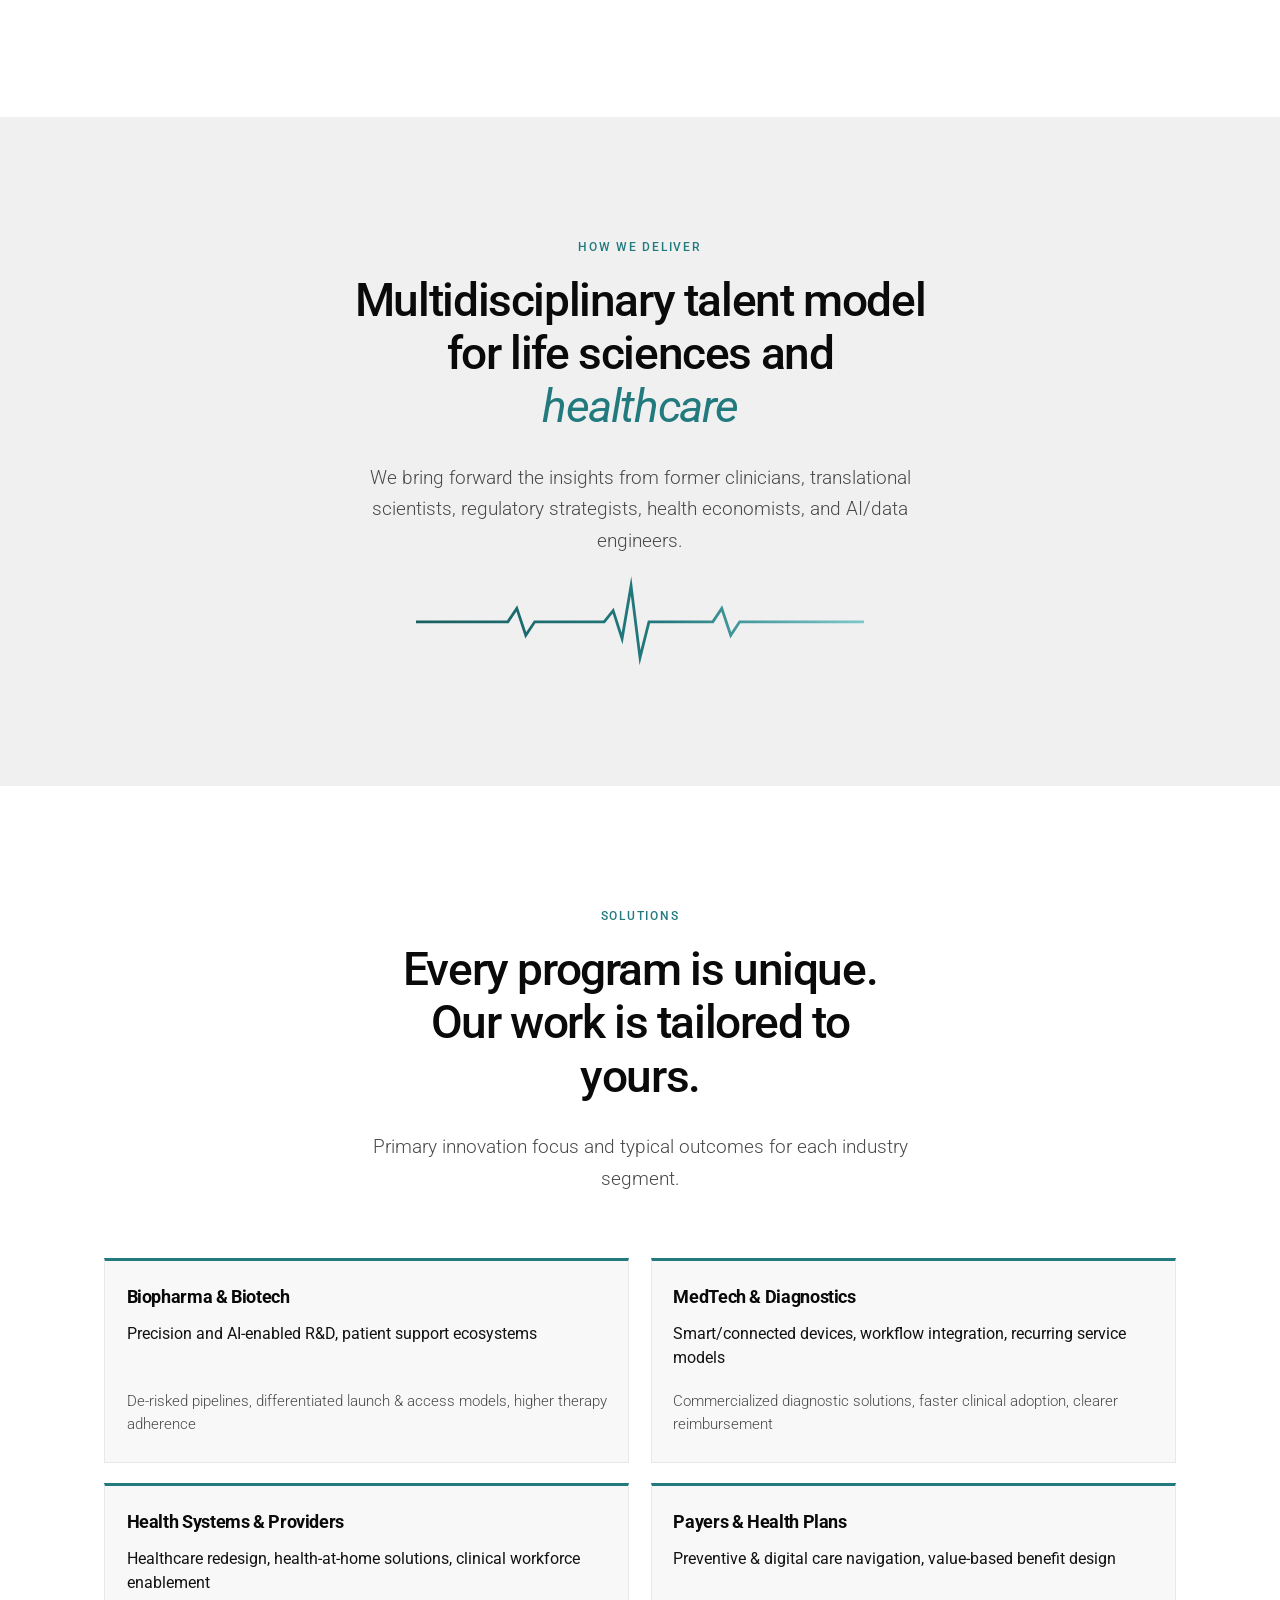
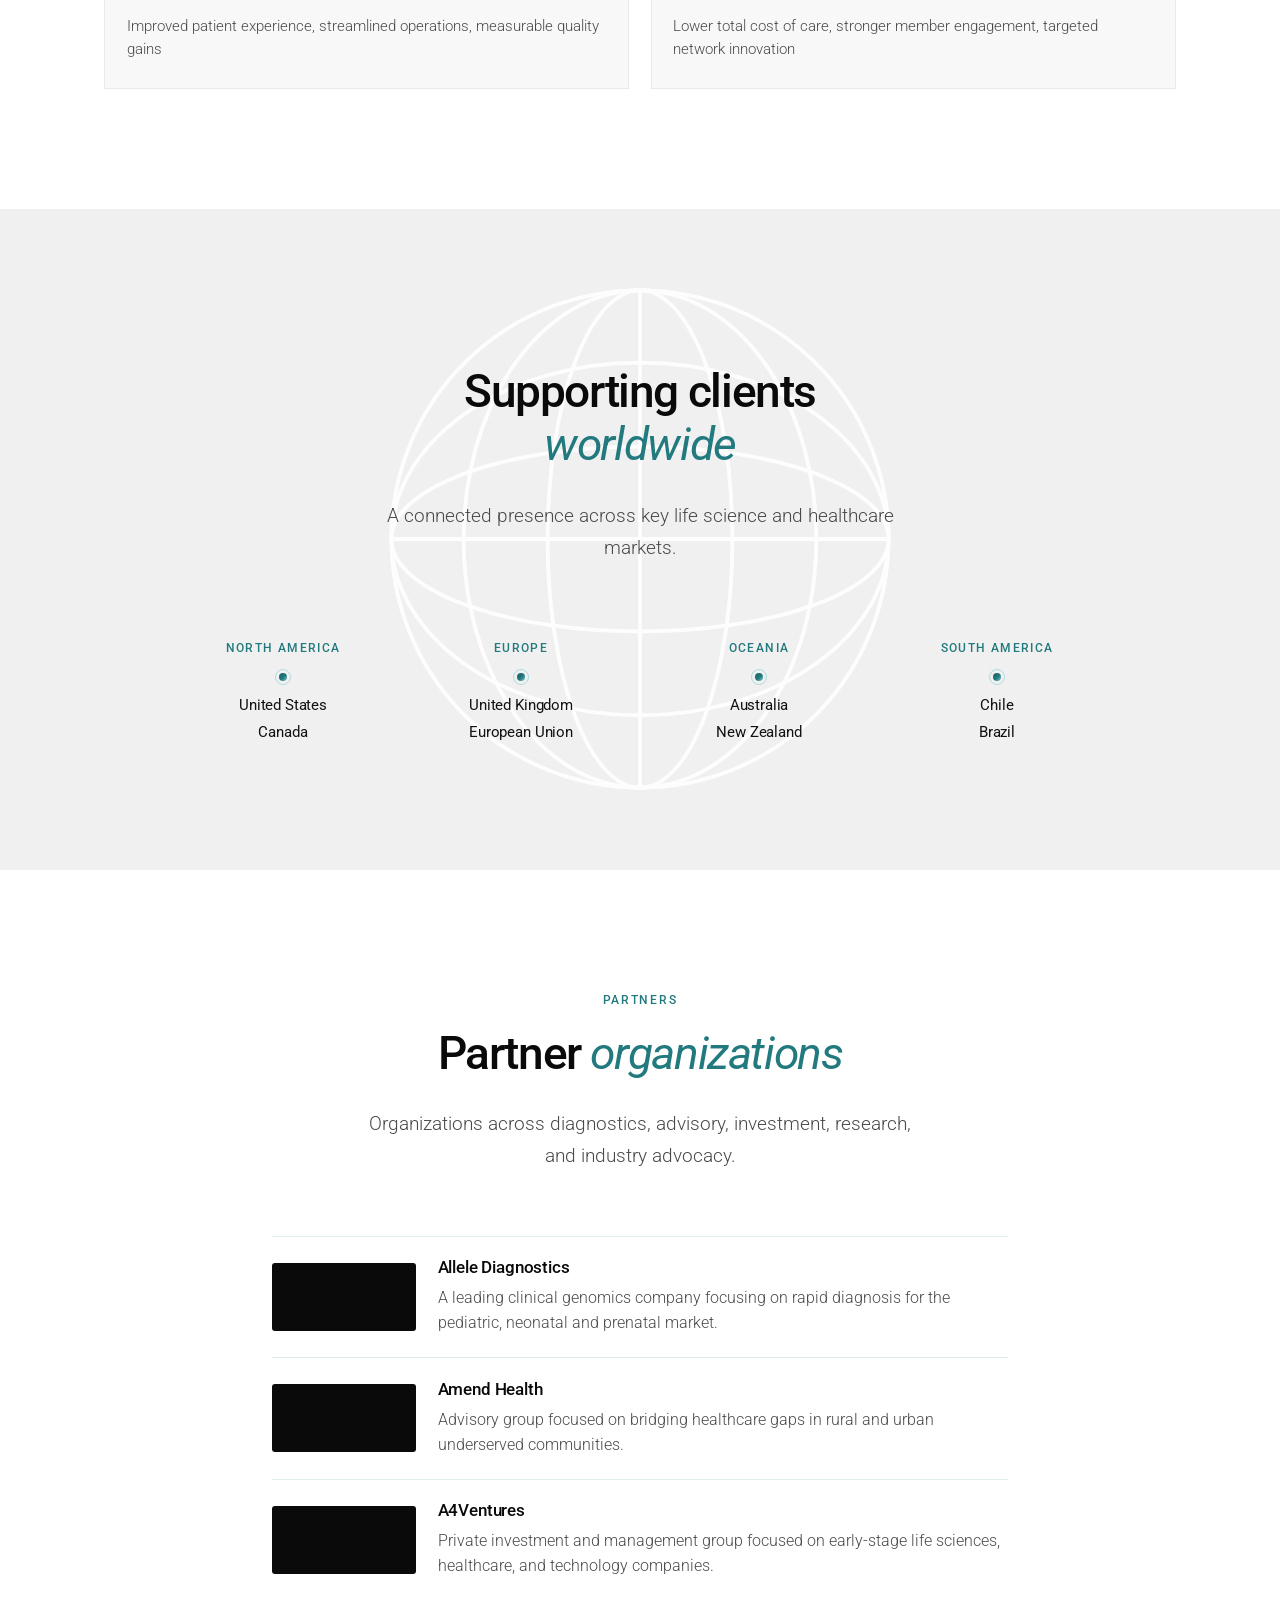
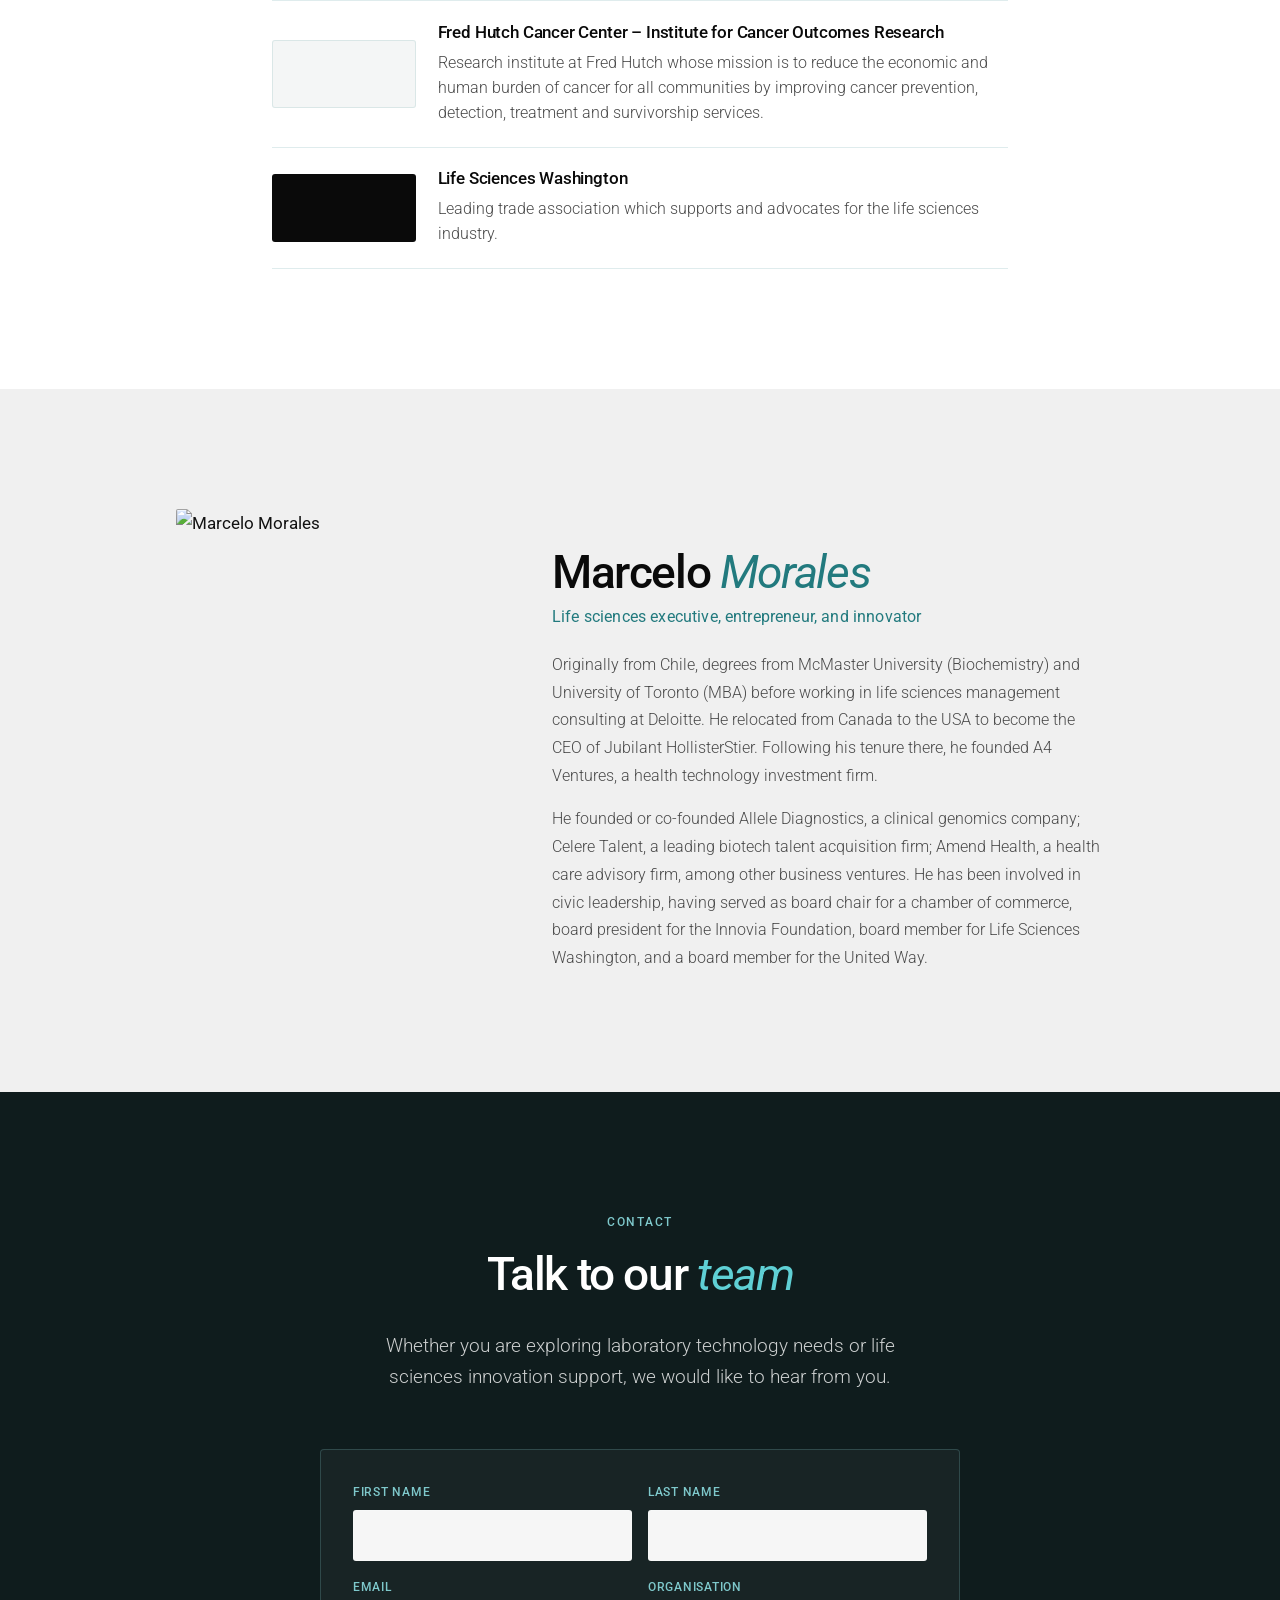
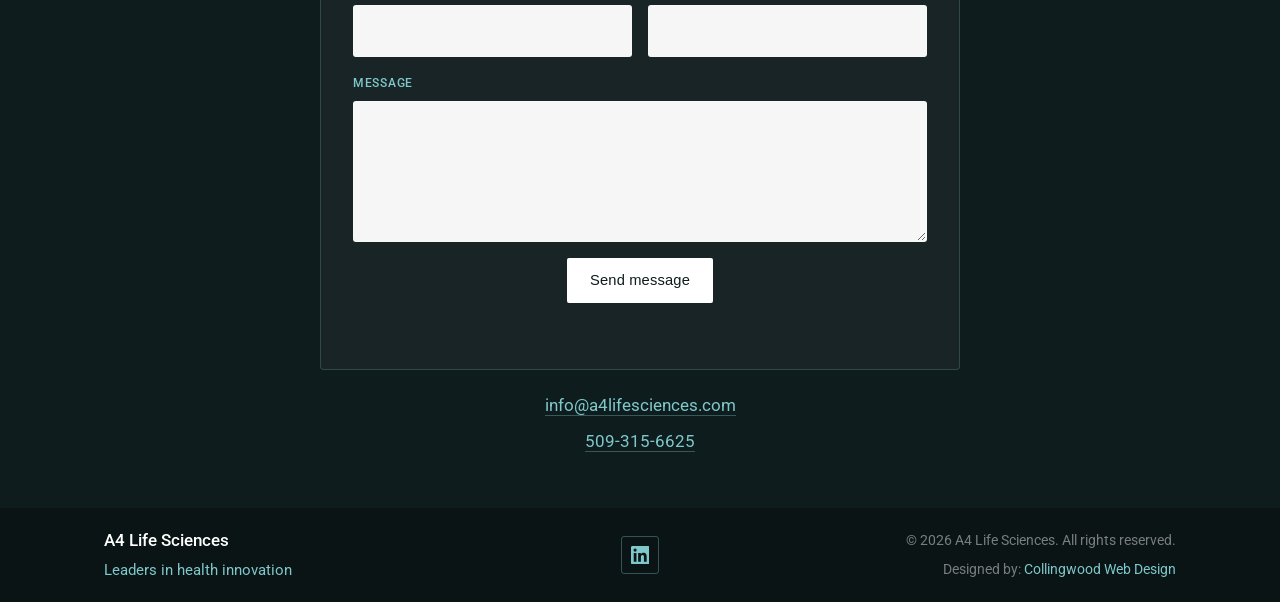
==== commit 890c5286: "Add partner organization logos pulled from each partner website. Co-authored-by: Cursor <cursoragent" ====
--- a/index.html
+++ b/index.html
@@ -268,34 +268,59 @@
 
         <ul class="partner-list">
           <li class="partner reveal">
-            <h3>
-              <a href="https://www.allelediagnostics.com/" rel="noopener noreferrer" target="_blank">Allele Diagnostics</a>
-            </h3>
-            <p>A leading clinical genomics company focusing on rapid diagnosis for the pediatric, neonatal and prenatal market.</p>
+            <a class="partner__logo" href="https://www.allelediagnostics.com/" rel="noopener noreferrer" target="_blank" aria-label="Allele Diagnostics">
+              <img src="https://media.cwd-cdn.com/a4-life-science/partners/allele-diagnostics.png" alt="" width="220" height="80" loading="lazy" decoding="async">
+            </a>
+            <div class="partner__body">
+              <h3>
+                <a href="https://www.allelediagnostics.com/" rel="noopener noreferrer" target="_blank">Allele Diagnostics</a>
+              </h3>
+              <p>A leading clinical genomics company focusing on rapid diagnosis for the pediatric, neonatal and prenatal market.</p>
+            </div>
           </li>
           <li class="partner reveal delay-1">
-            <h3>
-              <a href="https://www.amend.health/" rel="noopener noreferrer" target="_blank">Amend Health</a>
-            </h3>
-            <p>Advisory group focused on bridging healthcare gaps in rural and urban underserved communities.</p>
+            <a class="partner__logo" href="https://www.amend.health/" rel="noopener noreferrer" target="_blank" aria-label="Amend Health">
+              <img src="https://media.cwd-cdn.com/a4-life-science/partners/amend-health.png" alt="" width="220" height="80" loading="lazy" decoding="async">
+            </a>
+            <div class="partner__body">
+              <h3>
+                <a href="https://www.amend.health/" rel="noopener noreferrer" target="_blank">Amend Health</a>
+              </h3>
+              <p>Advisory group focused on bridging healthcare gaps in rural and urban underserved communities.</p>
+            </div>
           </li>
           <li class="partner reveal delay-2">
-            <h3>
-              <a href="https://www.a4ventures.org/" rel="noopener noreferrer" target="_blank">A4Ventures</a>
-            </h3>
-            <p>Private investment and management group focused on early-stage life sciences, healthcare, and technology companies.</p>
+            <a class="partner__logo partner__logo--dark" href="https://www.a4ventures.org/" rel="noopener noreferrer" target="_blank" aria-label="A4Ventures">
+              <img src="https://media.cwd-cdn.com/a4-life-science/partners/a4ventures.png" alt="" width="220" height="80" loading="lazy" decoding="async">
+            </a>
+            <div class="partner__body">
+              <h3>
+                <a href="https://www.a4ventures.org/" rel="noopener noreferrer" target="_blank">A4Ventures</a>
+              </h3>
+              <p>Private investment and management group focused on early-stage life sciences, healthcare, and technology companies.</p>
+            </div>
           </li>
           <li class="partner reveal">
-            <h3>
-              <a href="https://www.fredhutch.org/en/research/institutes-networks-ircs/hutchinson-institute-for-cancer-outcomes-research.html" rel="noopener noreferrer" target="_blank">Fred Hutch Cancer Center – Institute for Cancer Outcomes Research</a>
-            </h3>
-            <p>Research institute at Fred Hutch whose mission is to reduce the economic and human burden of cancer for all communities by improving cancer prevention, detection, treatment and survivorship services.</p>
+            <a class="partner__logo partner__logo--light" href="https://www.fredhutch.org/en/research/institutes-networks-ircs/hutchinson-institute-for-cancer-outcomes-research.html" rel="noopener noreferrer" target="_blank" aria-label="Fred Hutch Cancer Center">
+              <img src="https://media.cwd-cdn.com/a4-life-science/partners/fred-hutch.svg" alt="" width="220" height="48" loading="lazy" decoding="async">
+            </a>
+            <div class="partner__body">
+              <h3>
+                <a href="https://www.fredhutch.org/en/research/institutes-networks-ircs/hutchinson-institute-for-cancer-outcomes-research.html" rel="noopener noreferrer" target="_blank">Fred Hutch Cancer Center – Institute for Cancer Outcomes Research</a>
+              </h3>
+              <p>Research institute at Fred Hutch whose mission is to reduce the economic and human burden of cancer for all communities by improving cancer prevention, detection, treatment and survivorship services.</p>
+            </div>
           </li>
           <li class="partner reveal delay-1">
-            <h3>
-              <a href="https://lifesciencewa.org/" rel="noopener noreferrer" target="_blank">Life Sciences Washington</a>
-            </h3>
-            <p>Leading trade association which supports and advocates for the life sciences industry.</p>
+            <a class="partner__logo" href="https://lifesciencewa.org/" rel="noopener noreferrer" target="_blank" aria-label="Life Sciences Washington">
+              <img src="https://media.cwd-cdn.com/a4-life-science/partners/life-sciences-washington.png" alt="" width="220" height="80" loading="lazy" decoding="async">
+            </a>
+            <div class="partner__body">
+              <h3>
+                <a href="https://lifesciencewa.org/" rel="noopener noreferrer" target="_blank">Life Sciences Washington</a>
+              </h3>
+              <p>Leading trade association which supports and advocates for the life sciences industry.</p>
+            </div>
           </li>
         </ul>
       </div>
--- a/css/styles.css
+++ b/css/styles.css
@@ -1072,6 +1072,9 @@
 }
 
 .partner {
+  display: grid;
+  gap: 1rem;
+  align-items: start;
   padding: 1.35rem 0;
   border-top: 1px solid rgba(34, 122, 126, 0.14);
 }
@@ -1080,26 +1083,61 @@
   border-bottom: 1px solid rgba(34, 122, 126, 0.14);
 }
 
-.partner h3 {
+@media (min-width: 640px) {
+  .partner {
+    grid-template-columns: 9rem minmax(0, 1fr);
+    gap: 1.35rem;
+    align-items: center;
+  }
+}
+
+.partner__logo {
+  display: flex;
+  align-items: center;
+  justify-content: center;
+  width: 9rem;
+  height: 4.25rem;
+  padding: 0.45rem 0.55rem;
+  box-sizing: border-box;
+  background: #0a0a0a;
+  border-radius: 3px;
+  text-decoration: none;
+}
+
+.partner__logo--light {
+  background: #f4f6f6;
+  border: 1px solid rgba(34, 122, 126, 0.12);
+}
+
+.partner__logo img {
+  display: block;
+  width: auto;
+  height: auto;
+  max-width: 100%;
+  max-height: 100%;
+  object-fit: contain;
+}
+
+.partner__body h3 {
   margin: 0 0 0.45rem;
   font-size: 1.08rem;
   font-weight: 500;
   letter-spacing: -0.01em;
 }
 
-.partner h3 a {
+.partner__body h3 a {
   color: var(--color-black);
   text-decoration: none;
   border-bottom: 1px solid transparent;
   transition: color 0.2s var(--ease), border-color 0.2s var(--ease);
 }
 
-.partner h3 a:hover {
+.partner__body h3 a:hover {
   color: var(--color-highlight-deep);
   border-bottom-color: rgba(34, 122, 126, 0.45);
 }
 
-.partner p {
+.partner__body p {
   margin: 0;
   color: var(--color-text-muted);
   font-weight: 300;
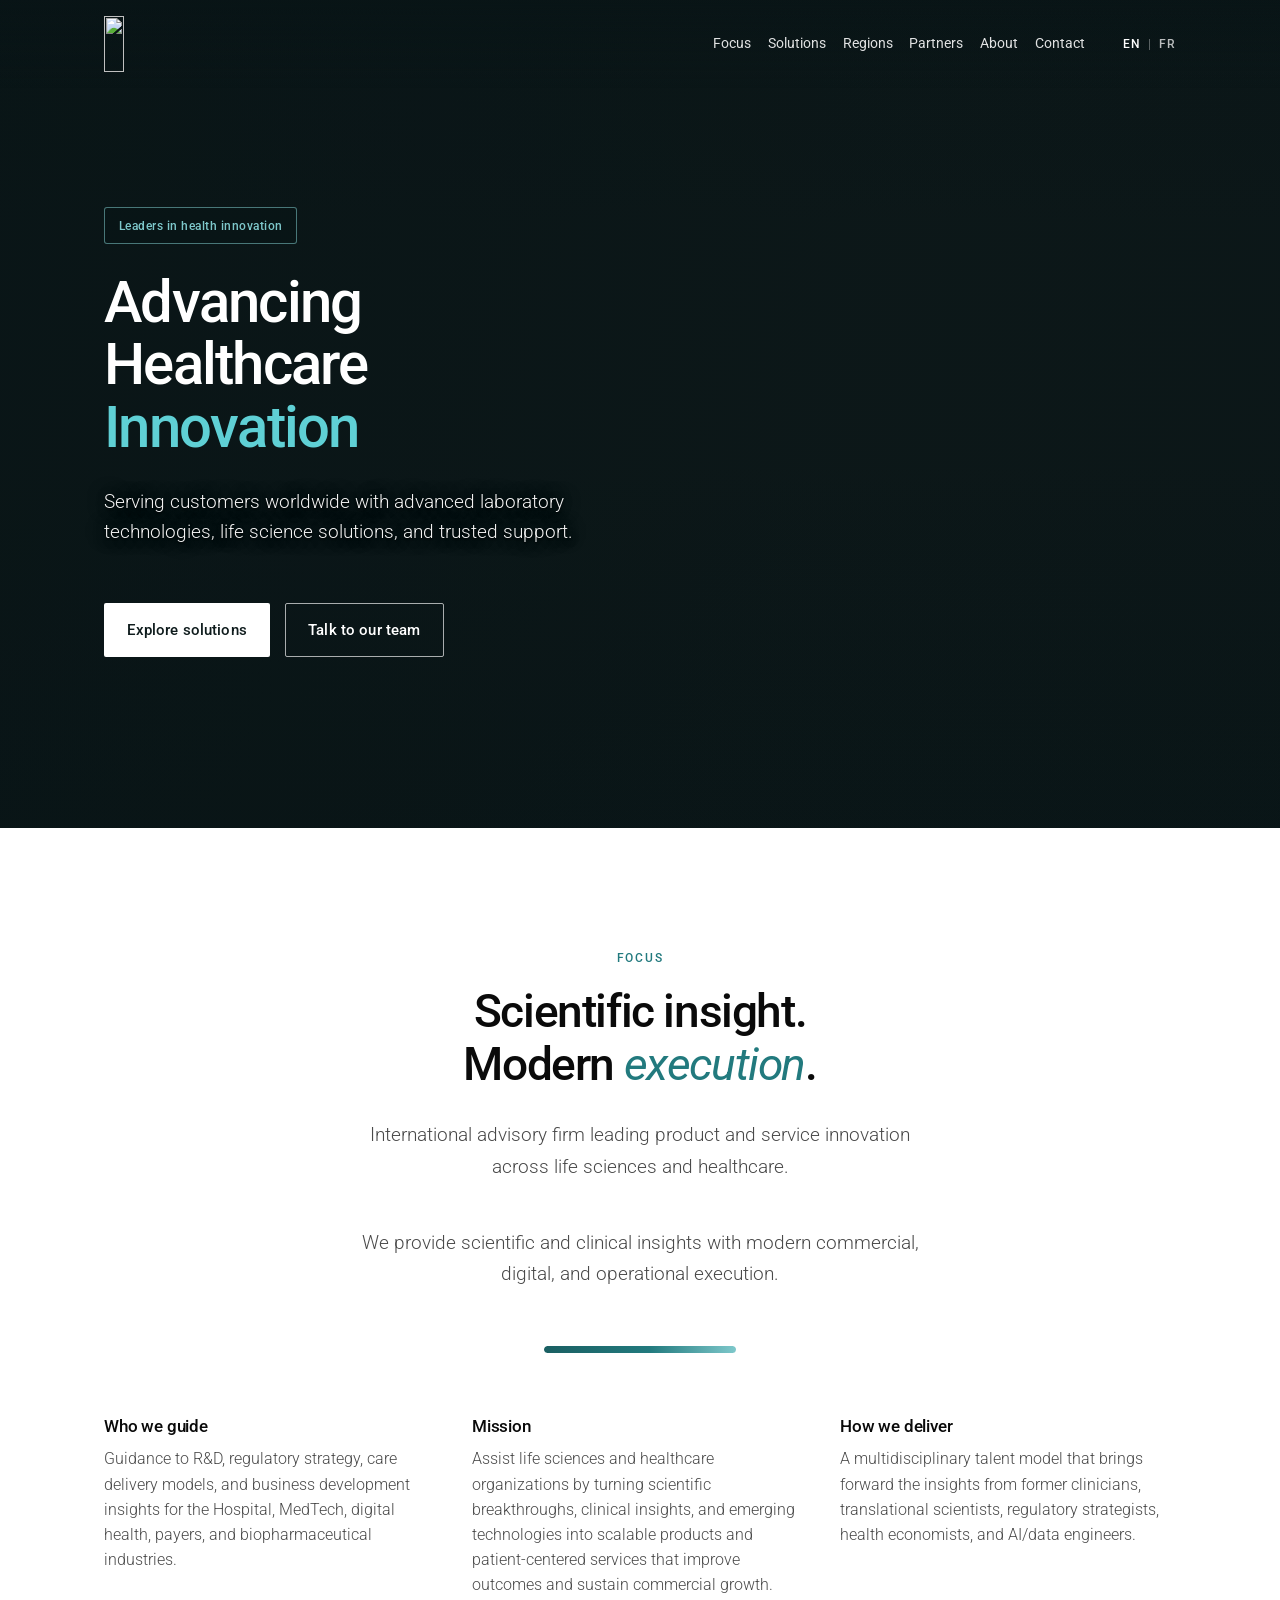
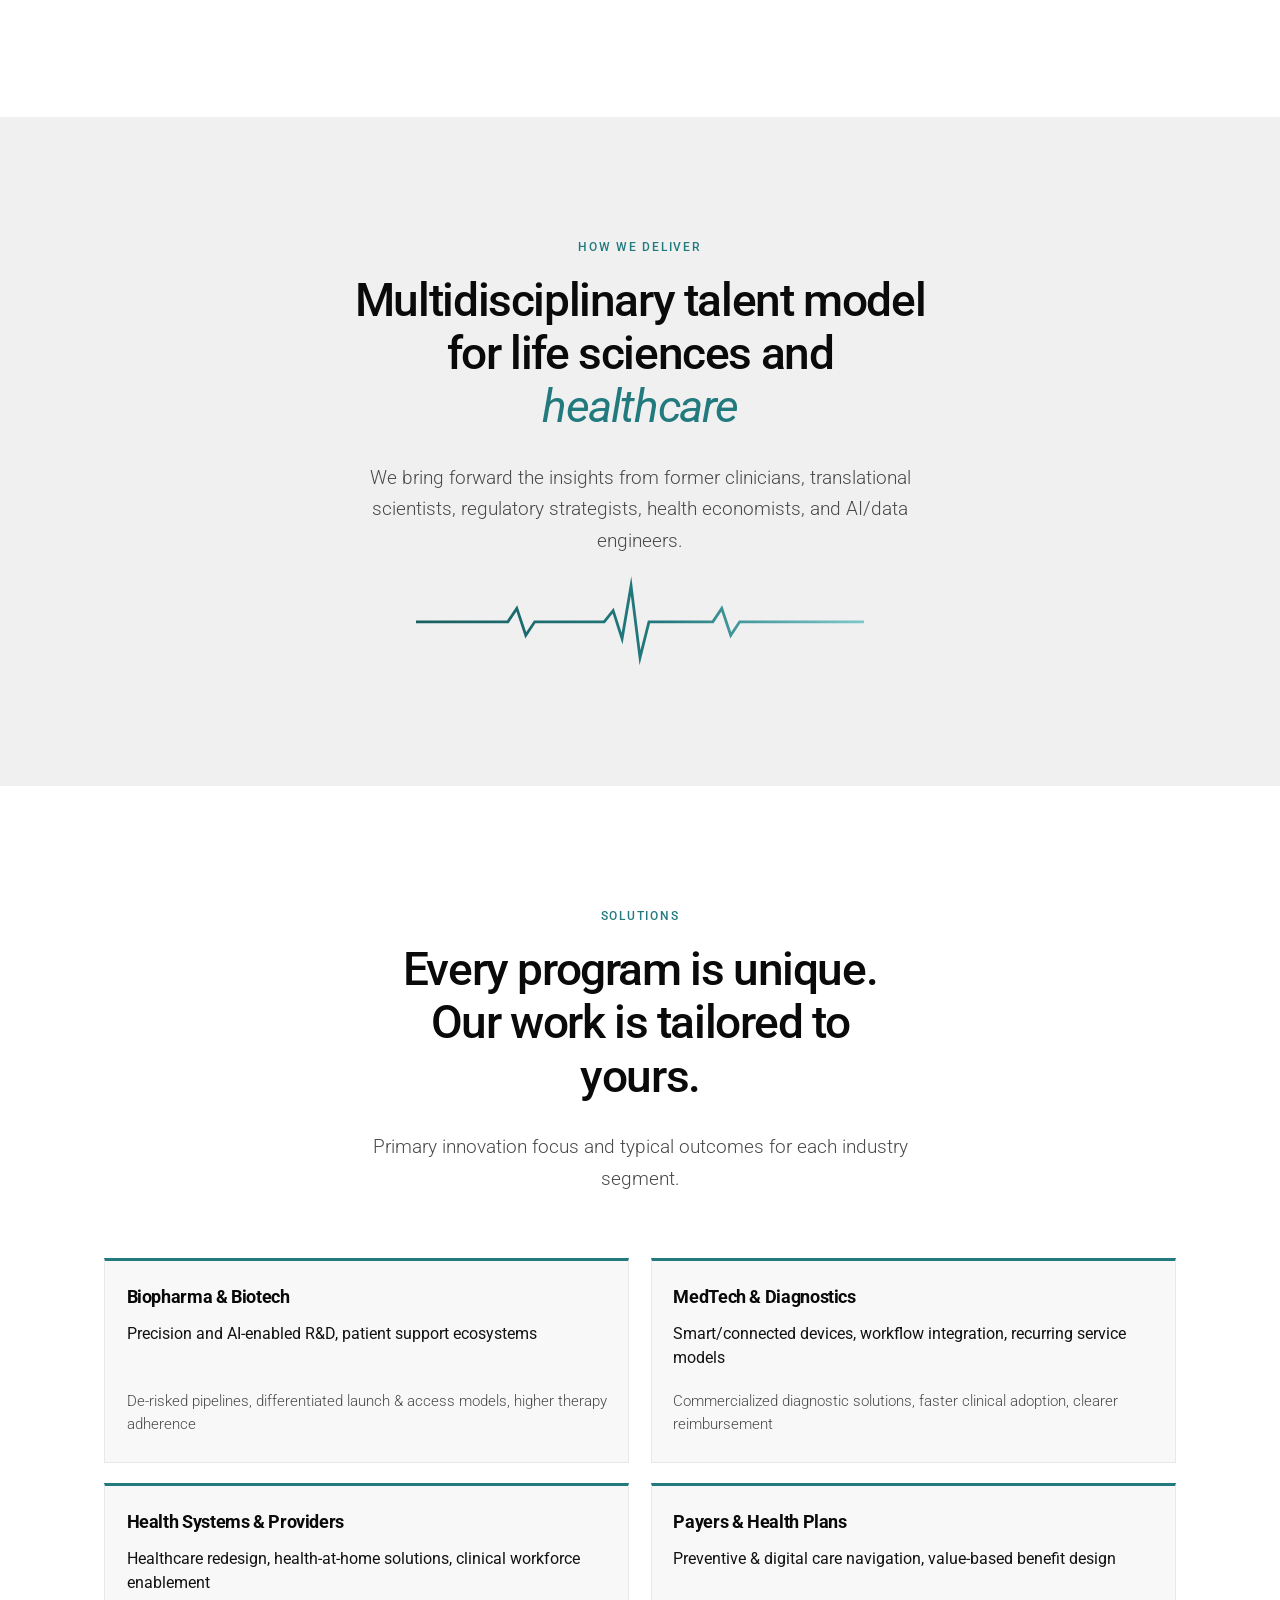
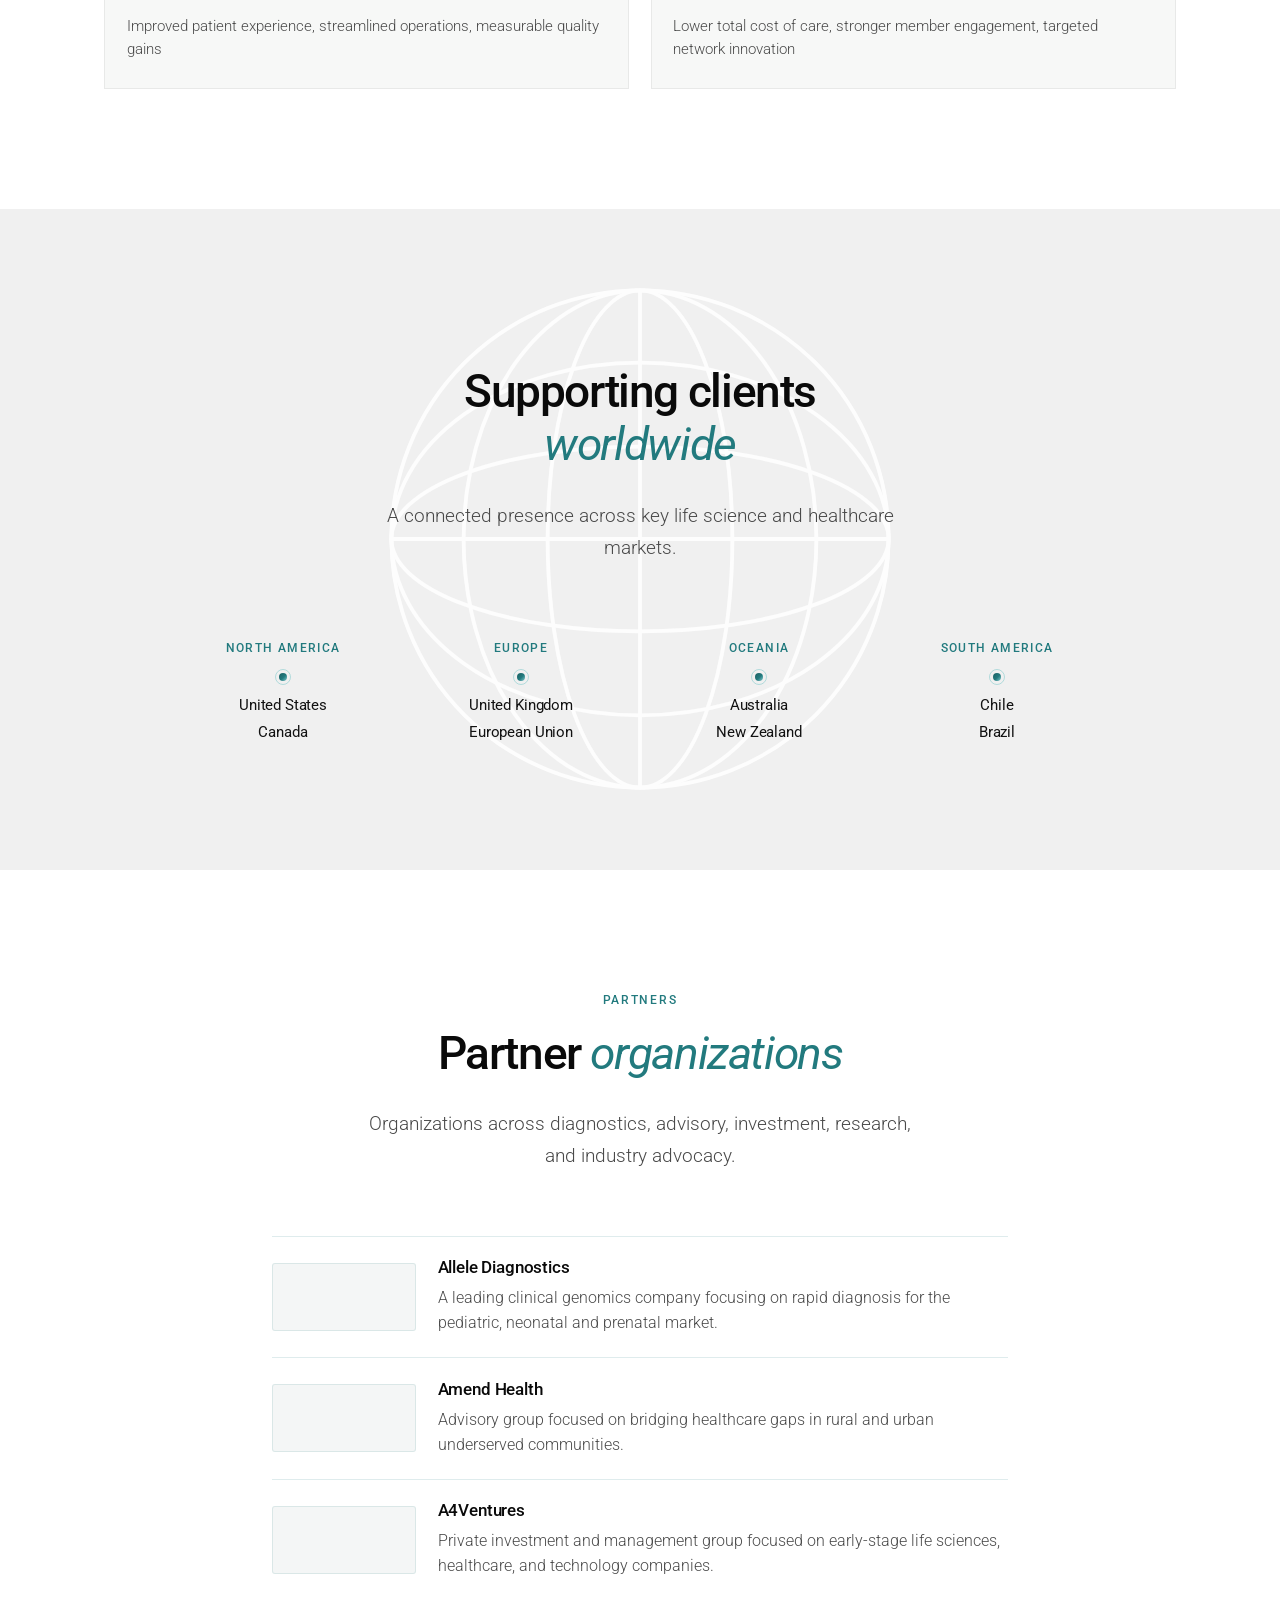
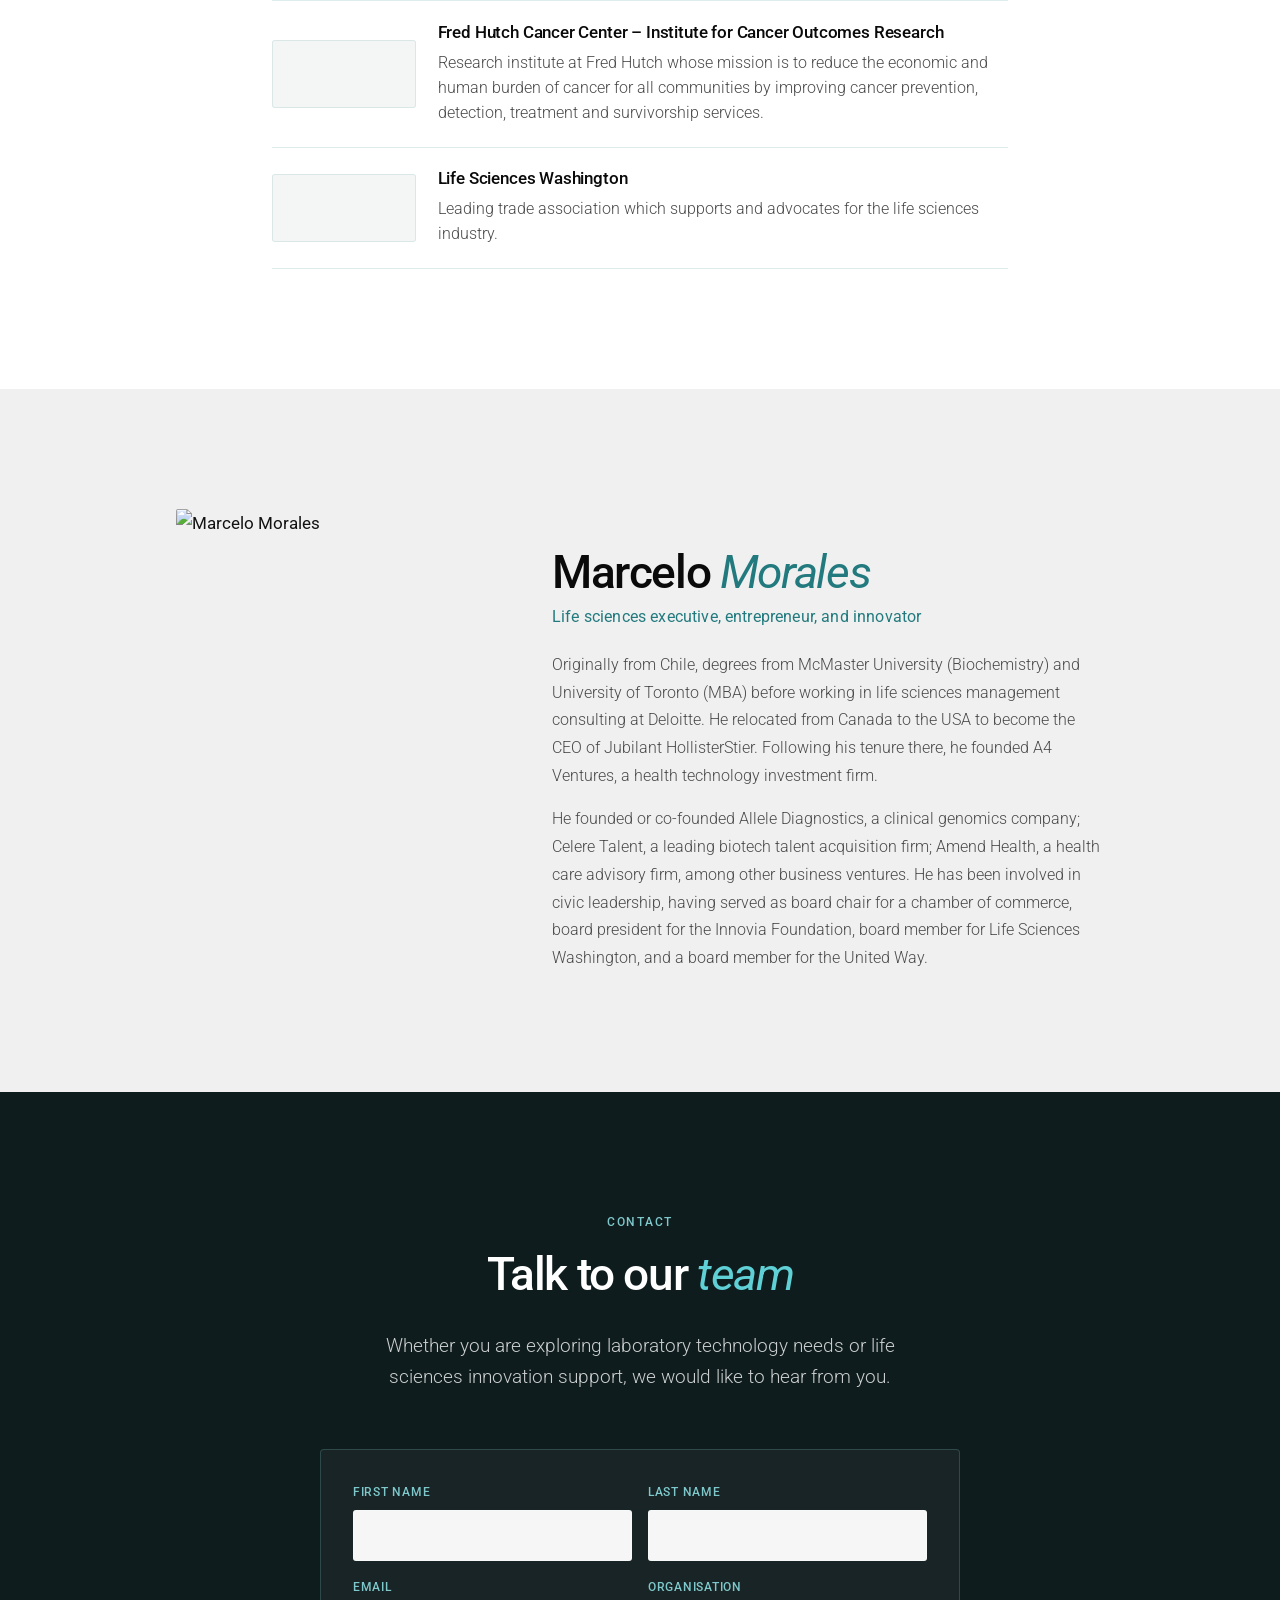
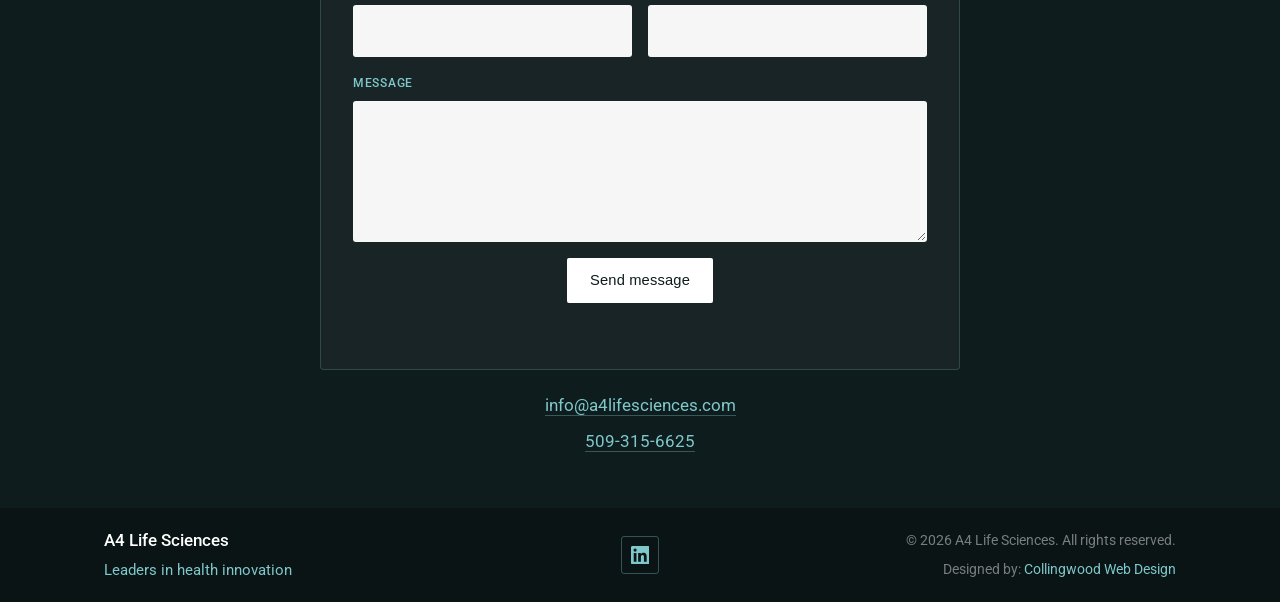
==== commit a3ae4d40: "Swap partner logos to client-supplied JPG placeholders on light tiles. Co-authored-by: Cursor <curso" ====
--- a/index.html
+++ b/index.html
@@ -268,8 +268,8 @@
 
         <ul class="partner-list">
           <li class="partner reveal">
-            <a class="partner__logo" href="https://www.allelediagnostics.com/" rel="noopener noreferrer" target="_blank" aria-label="Allele Diagnostics">
-              <img src="https://media.cwd-cdn.com/a4-life-science/partners/allele-diagnostics.png" alt="" width="220" height="80" loading="lazy" decoding="async">
+            <a class="partner__logo partner__logo--light" href="https://www.allelediagnostics.com/" rel="noopener noreferrer" target="_blank" aria-label="Allele Diagnostics">
+              <img src="https://media.cwd-cdn.com/a4-life-science/partners/allele-diagnostics.jpg" alt="" width="220" height="80" loading="lazy" decoding="async">
             </a>
             <div class="partner__body">
               <h3>
@@ -279,8 +279,8 @@
             </div>
           </li>
           <li class="partner reveal delay-1">
-            <a class="partner__logo" href="https://www.amend.health/" rel="noopener noreferrer" target="_blank" aria-label="Amend Health">
-              <img src="https://media.cwd-cdn.com/a4-life-science/partners/amend-health.png" alt="" width="220" height="80" loading="lazy" decoding="async">
+            <a class="partner__logo partner__logo--light" href="https://www.amend.health/" rel="noopener noreferrer" target="_blank" aria-label="Amend Health">
+              <img src="https://media.cwd-cdn.com/a4-life-science/partners/amend-health.jpg" alt="" width="220" height="80" loading="lazy" decoding="async">
             </a>
             <div class="partner__body">
               <h3>
@@ -290,8 +290,8 @@
             </div>
           </li>
           <li class="partner reveal delay-2">
-            <a class="partner__logo partner__logo--dark" href="https://www.a4ventures.org/" rel="noopener noreferrer" target="_blank" aria-label="A4Ventures">
-              <img src="https://media.cwd-cdn.com/a4-life-science/partners/a4ventures.png" alt="" width="220" height="80" loading="lazy" decoding="async">
+            <a class="partner__logo partner__logo--light" href="https://www.a4ventures.org/" rel="noopener noreferrer" target="_blank" aria-label="A4Ventures">
+              <img src="https://media.cwd-cdn.com/a4-life-science/partners/a4ventures.jpg" alt="" width="220" height="80" loading="lazy" decoding="async">
             </a>
             <div class="partner__body">
               <h3>
@@ -312,8 +312,8 @@
             </div>
           </li>
           <li class="partner reveal delay-1">
-            <a class="partner__logo" href="https://lifesciencewa.org/" rel="noopener noreferrer" target="_blank" aria-label="Life Sciences Washington">
-              <img src="https://media.cwd-cdn.com/a4-life-science/partners/life-sciences-washington.png" alt="" width="220" height="80" loading="lazy" decoding="async">
+            <a class="partner__logo partner__logo--light" href="https://lifesciencewa.org/" rel="noopener noreferrer" target="_blank" aria-label="Life Sciences Washington">
+              <img src="https://media.cwd-cdn.com/a4-life-science/partners/life-sciences-washington.jpg" alt="" width="220" height="80" loading="lazy" decoding="async">
             </a>
             <div class="partner__body">
               <h3>
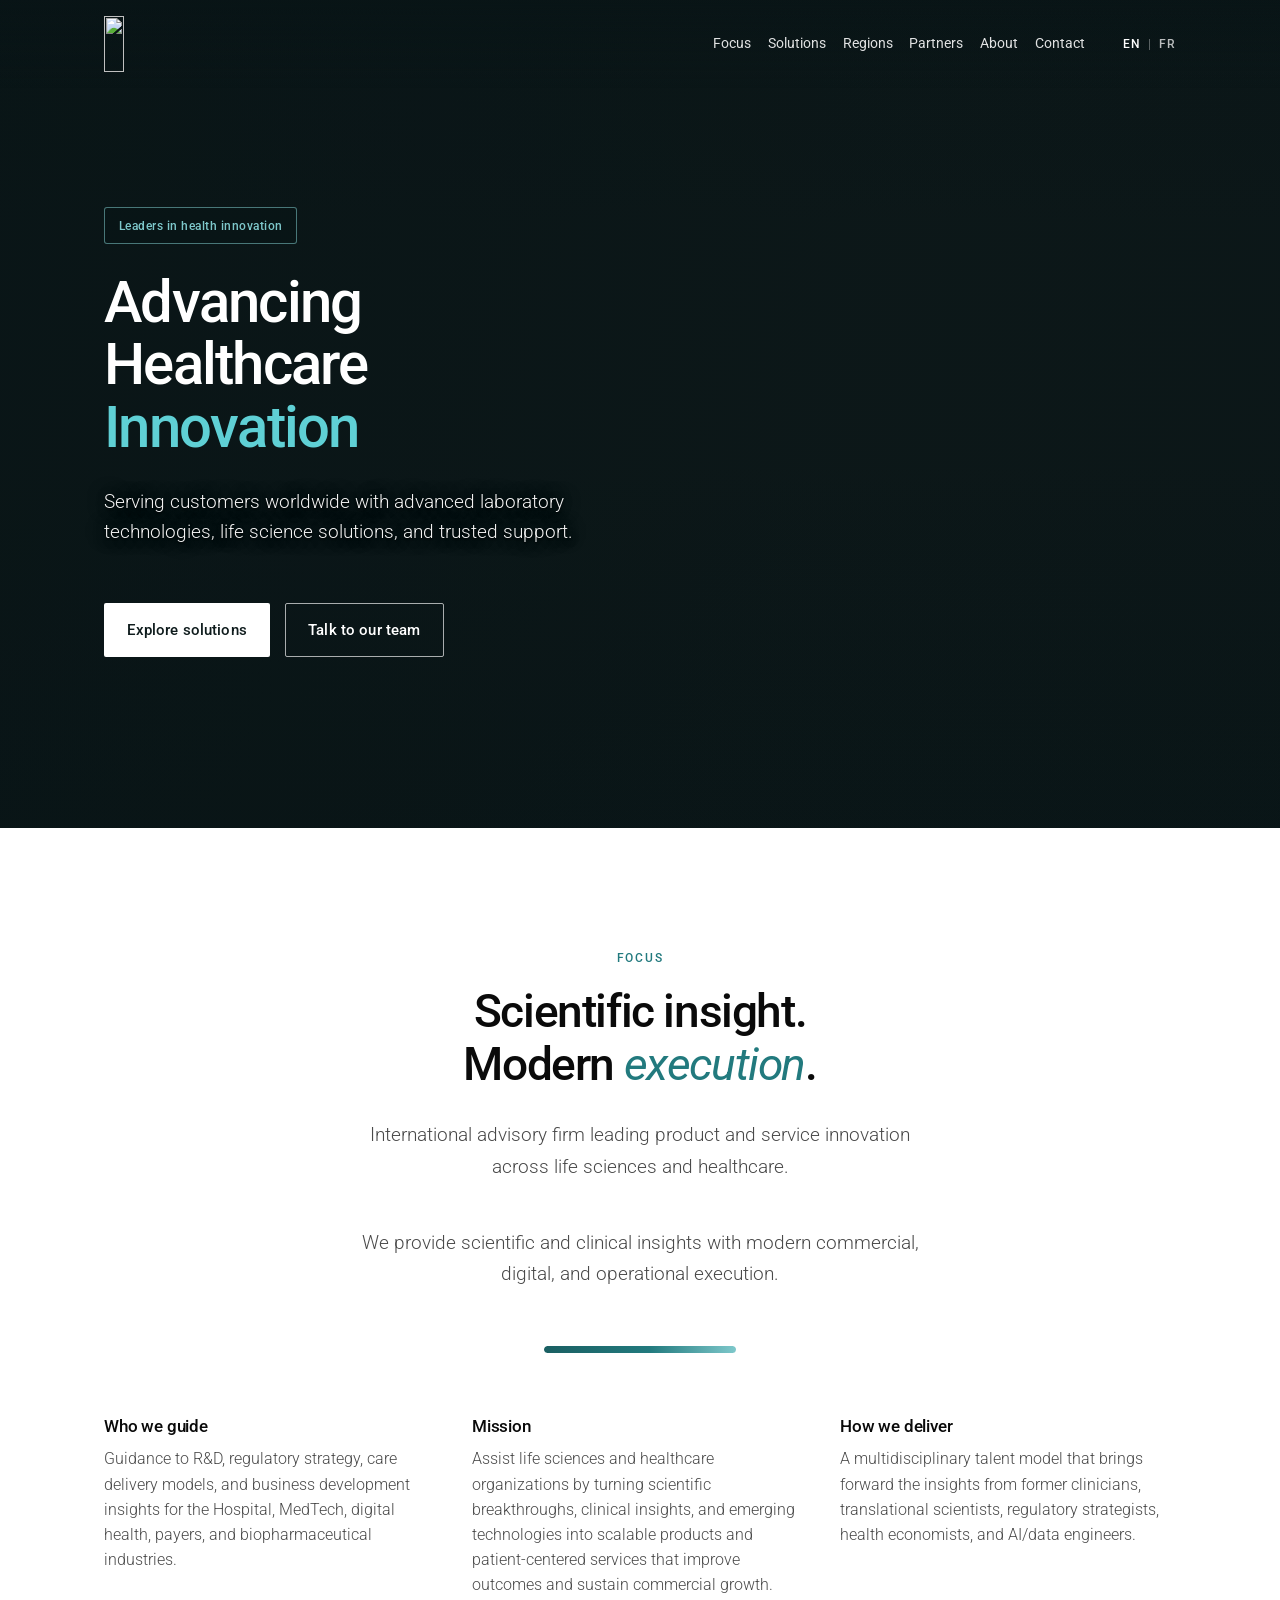
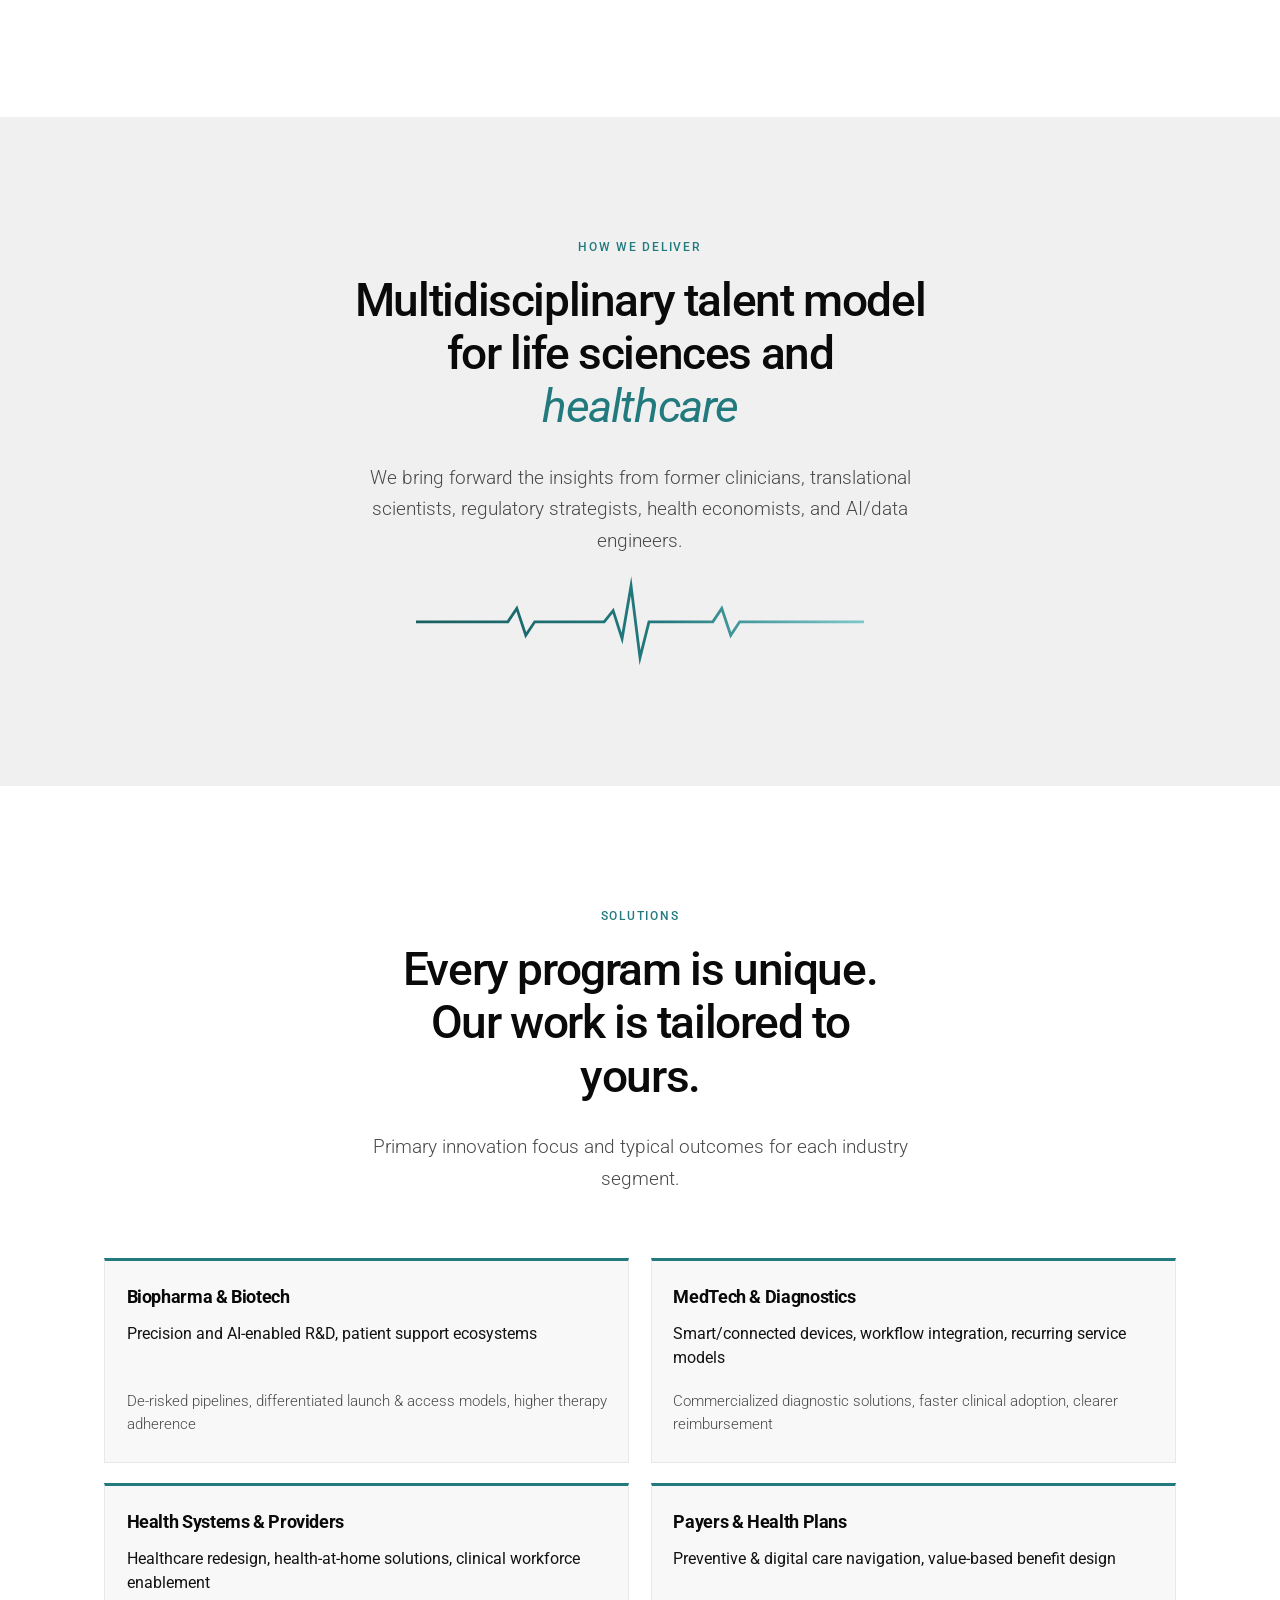
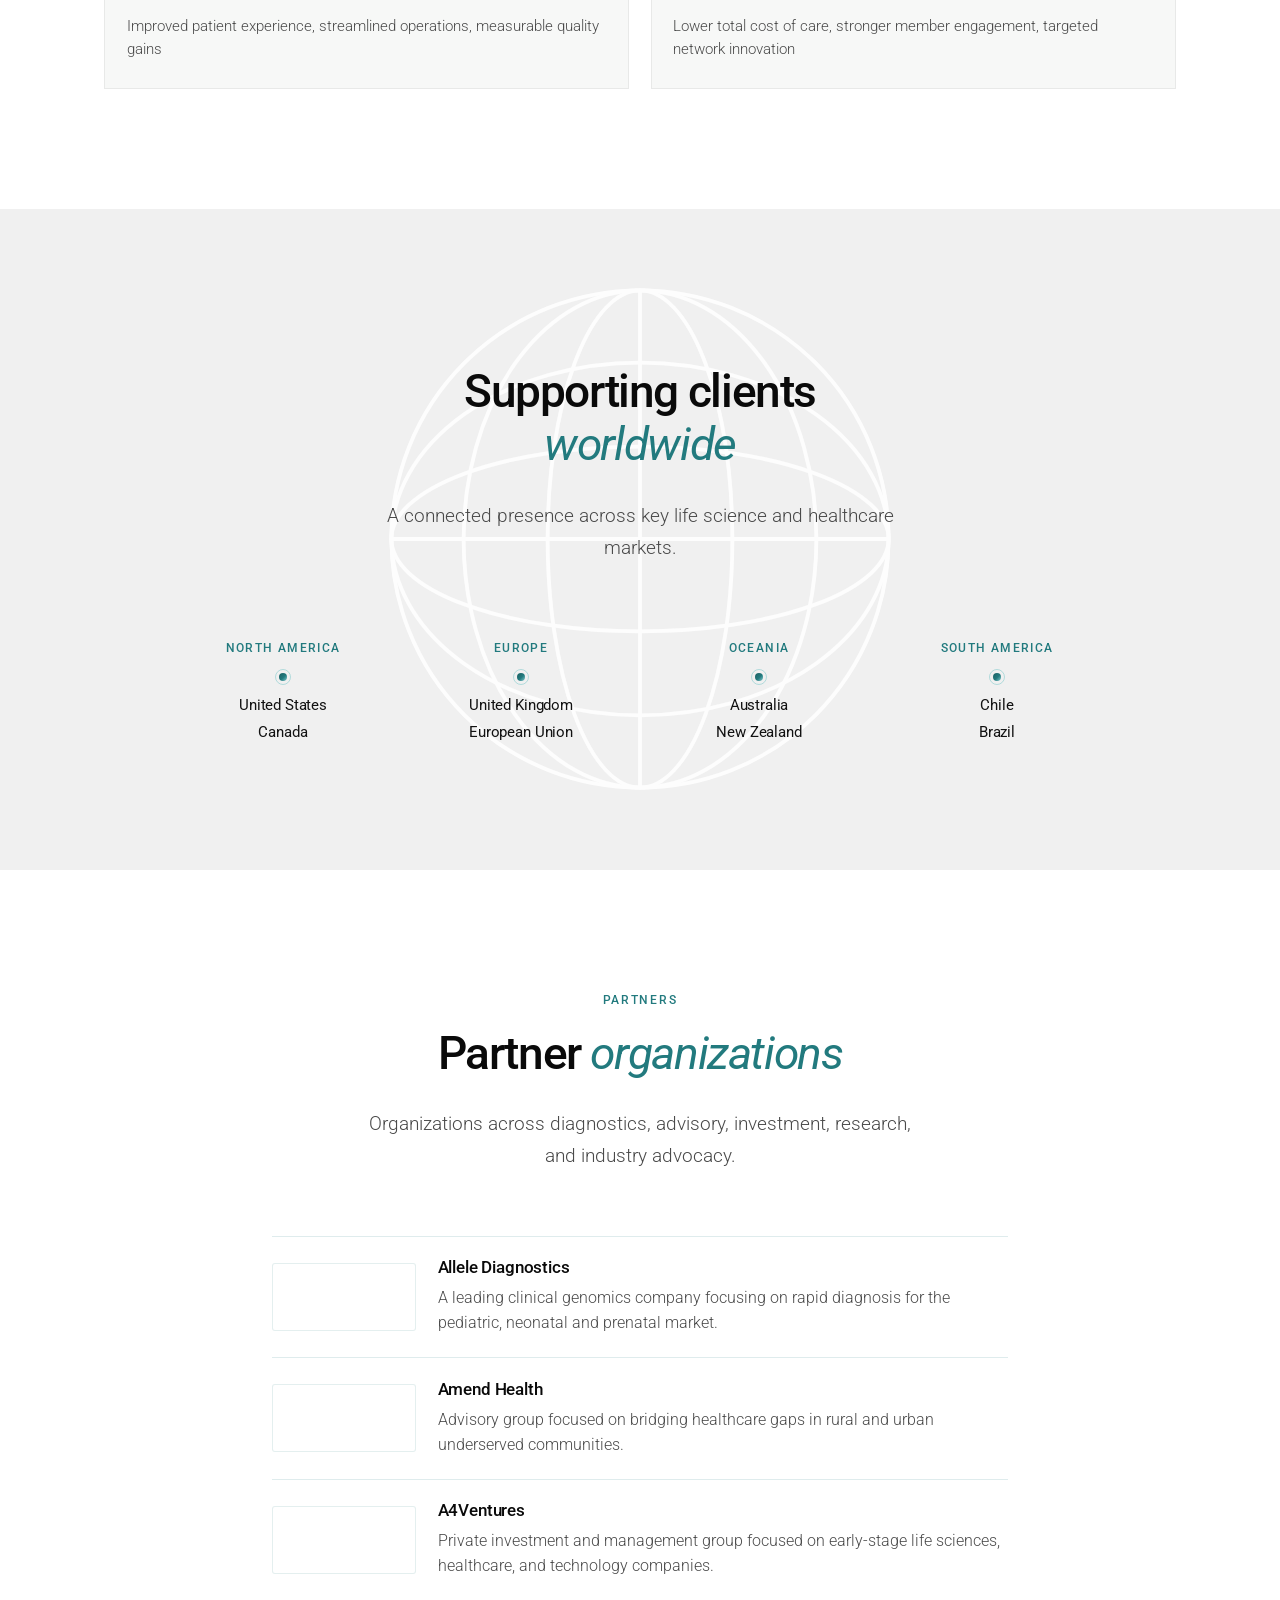
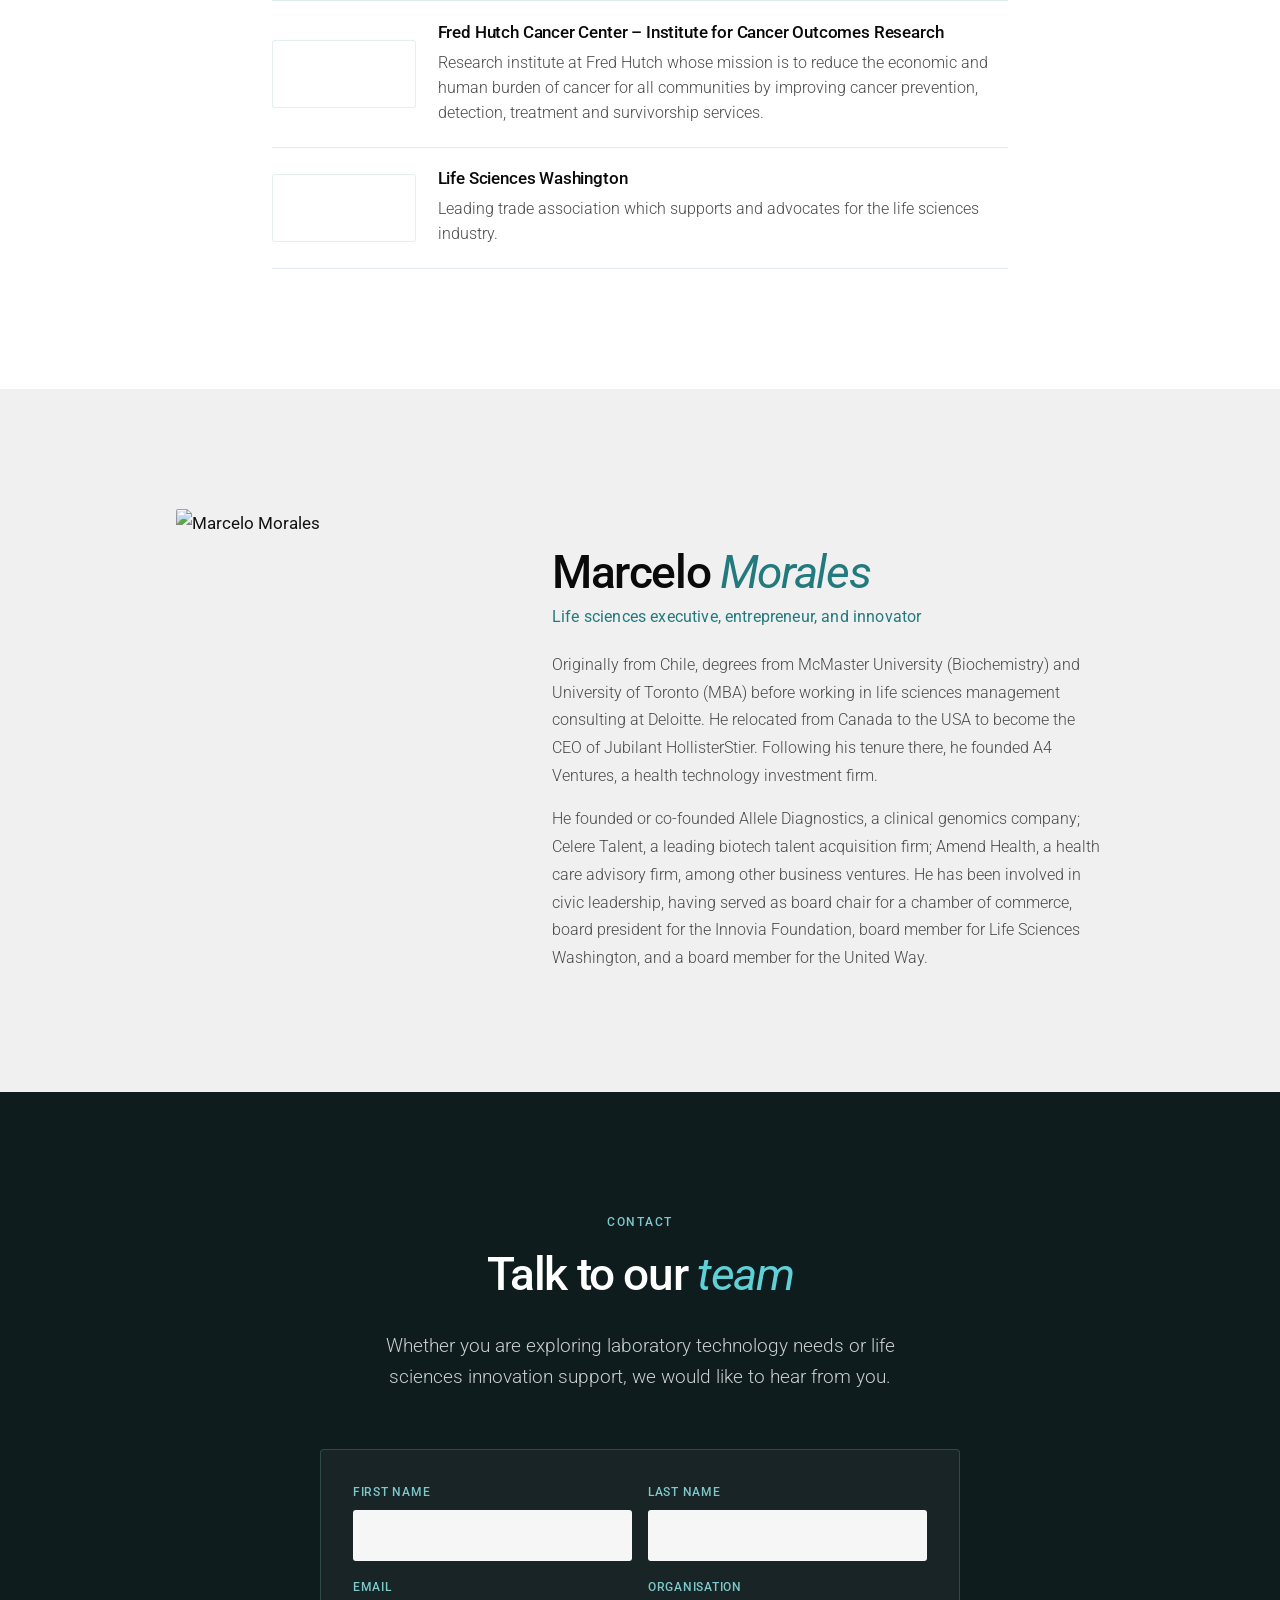
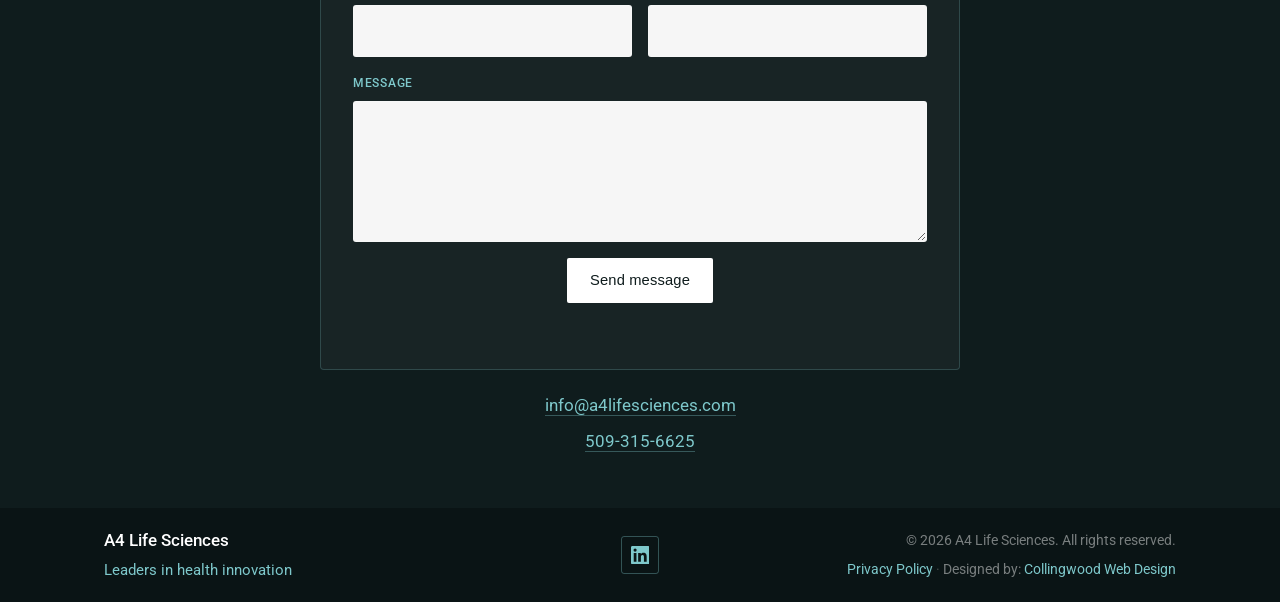
==== commit 81f06113: "Add bilingual privacy policy pages and footer links. Co-authored-by: Cursor <cursoragent@cursor.com>" ====
--- a/index.html
+++ b/index.html
@@ -445,6 +445,8 @@
       <div class="site-footer__legal">
         <p class="site-footer__copy">&copy; <span id="year"></span> A4 Life Sciences. All rights reserved.</p>
         <p class="site-footer__credit">
+          <a href="privacy">Privacy Policy</a>
+          <span class="site-footer__sep" aria-hidden="true"> · </span>
           Designed by:
           <a href="https://www.collingwoodwebdesign.com/" rel="noopener noreferrer" target="_blank">Collingwood Web Design</a>
         </p>
--- a/css/styles.css
+++ b/css/styles.css
@@ -202,7 +202,8 @@
   color: #fff;
 }
 
-.site-header.is-scrolled {
+.site-header.is-scrolled,
+.site-header--page {
   position: fixed;
   top: 0;
   left: 0;
@@ -211,6 +212,31 @@
   border-bottom: none;
   box-shadow: 0 8px 24px rgba(10, 20, 21, 0.06);
   backdrop-filter: blur(10px);
+}
+
+.site-header--page .brand__logo--light {
+  display: none;
+}
+
+.site-header--page .brand__logo--dark {
+  display: block;
+}
+
+.site-header--page .lang-switch {
+  color: var(--color-text-muted);
+}
+
+.site-header--page .lang-switch a[aria-current="page"],
+.site-header--page .lang-switch a:hover {
+  color: var(--color-highlight);
+}
+
+.site-header--page .nav a {
+  color: var(--color-text-muted);
+}
+
+.site-header--page .nav a:hover {
+  color: var(--color-highlight);
 }
 
 .site-header.is-scrolled .brand,
@@ -1099,14 +1125,15 @@
   height: 4.25rem;
   padding: 0.45rem 0.55rem;
   box-sizing: border-box;
-  background: #0a0a0a;
+  background: #ffffff;
+  border: 1px solid rgba(34, 122, 126, 0.12);
   border-radius: 3px;
   text-decoration: none;
 }
 
-.partner__logo--light {
-  background: #f4f6f6;
-  border: 1px solid rgba(34, 122, 126, 0.12);
+.partner__logo--light,
+.partner__logo--dark {
+  background: #ffffff;
 }
 
 .partner__logo img {
@@ -1468,6 +1495,70 @@
   text-decoration: underline;
 }
 
+.site-footer__sep {
+  opacity: 0.55;
+}
+
+/* Legal / privacy pages */
+.page-legal {
+  padding: clamp(6.5rem, 12vw, 8rem) 0 clamp(3rem, 6vw, 4.5rem);
+  background: #fff;
+}
+
+.legal-prose {
+  max-width: 42rem;
+  margin: 0 auto;
+}
+
+.legal-prose .section__title {
+  margin-bottom: 0.5rem;
+}
+
+.legal-prose__meta {
+  margin: 0 0 1.75rem;
+  color: var(--color-text-muted);
+  font-size: 0.92rem;
+  font-weight: 300;
+}
+
+.legal-prose h2 {
+  margin: 2rem 0 0.75rem;
+  font-size: 1.15rem;
+  font-weight: 500;
+  letter-spacing: -0.01em;
+}
+
+.legal-prose p,
+.legal-prose li {
+  color: var(--color-text-muted);
+  font-weight: 300;
+  font-size: 1.02rem;
+  line-height: 1.7;
+}
+
+.legal-prose p {
+  margin: 0 0 1rem;
+}
+
+.legal-prose ul {
+  margin: 0 0 1rem;
+  padding-left: 1.2rem;
+}
+
+.legal-prose li {
+  margin: 0 0 0.45rem;
+}
+
+.legal-prose a {
+  color: var(--color-highlight-deep);
+  text-decoration: underline;
+  text-underline-offset: 0.15em;
+}
+
+.legal-prose a:hover {
+  color: var(--color-highlight);
+}
+
 @media (min-width: 800px) {
   .site-footer__inner {
     grid-template-columns: 1fr auto 1fr;
